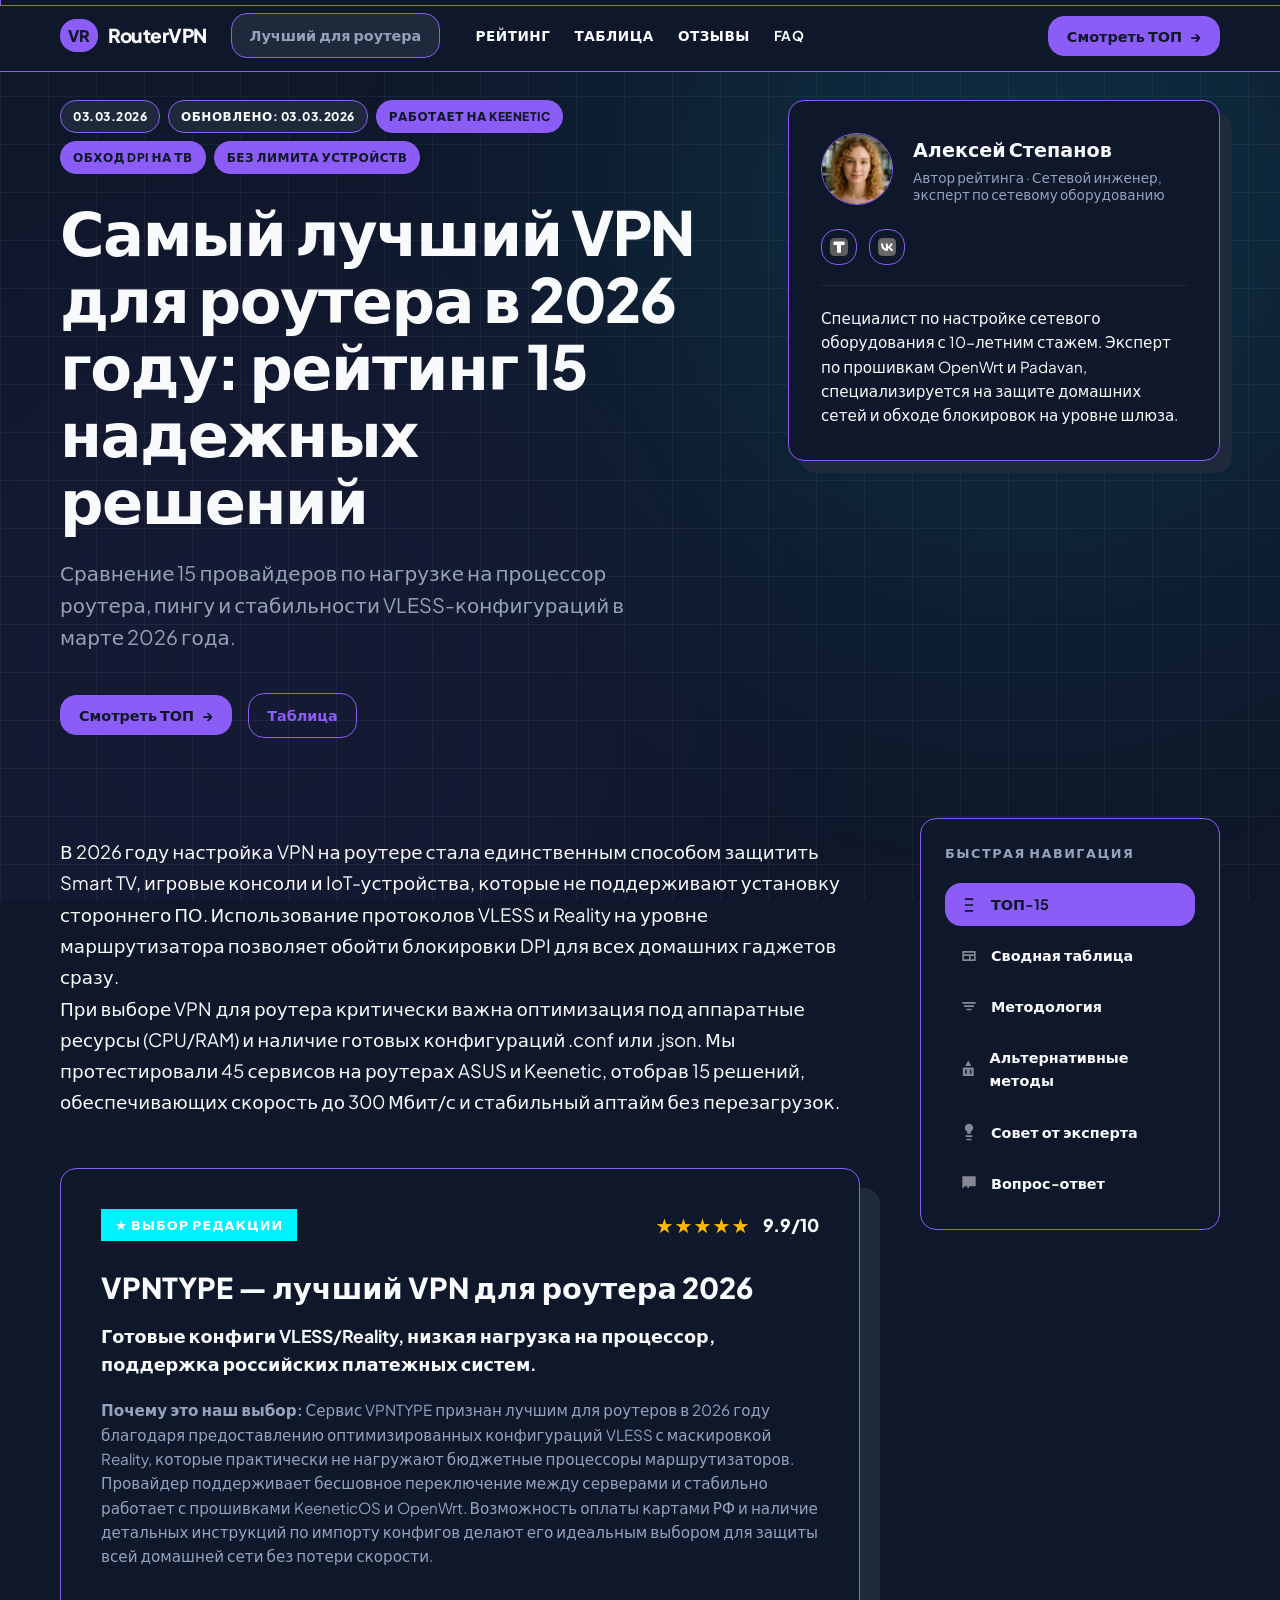
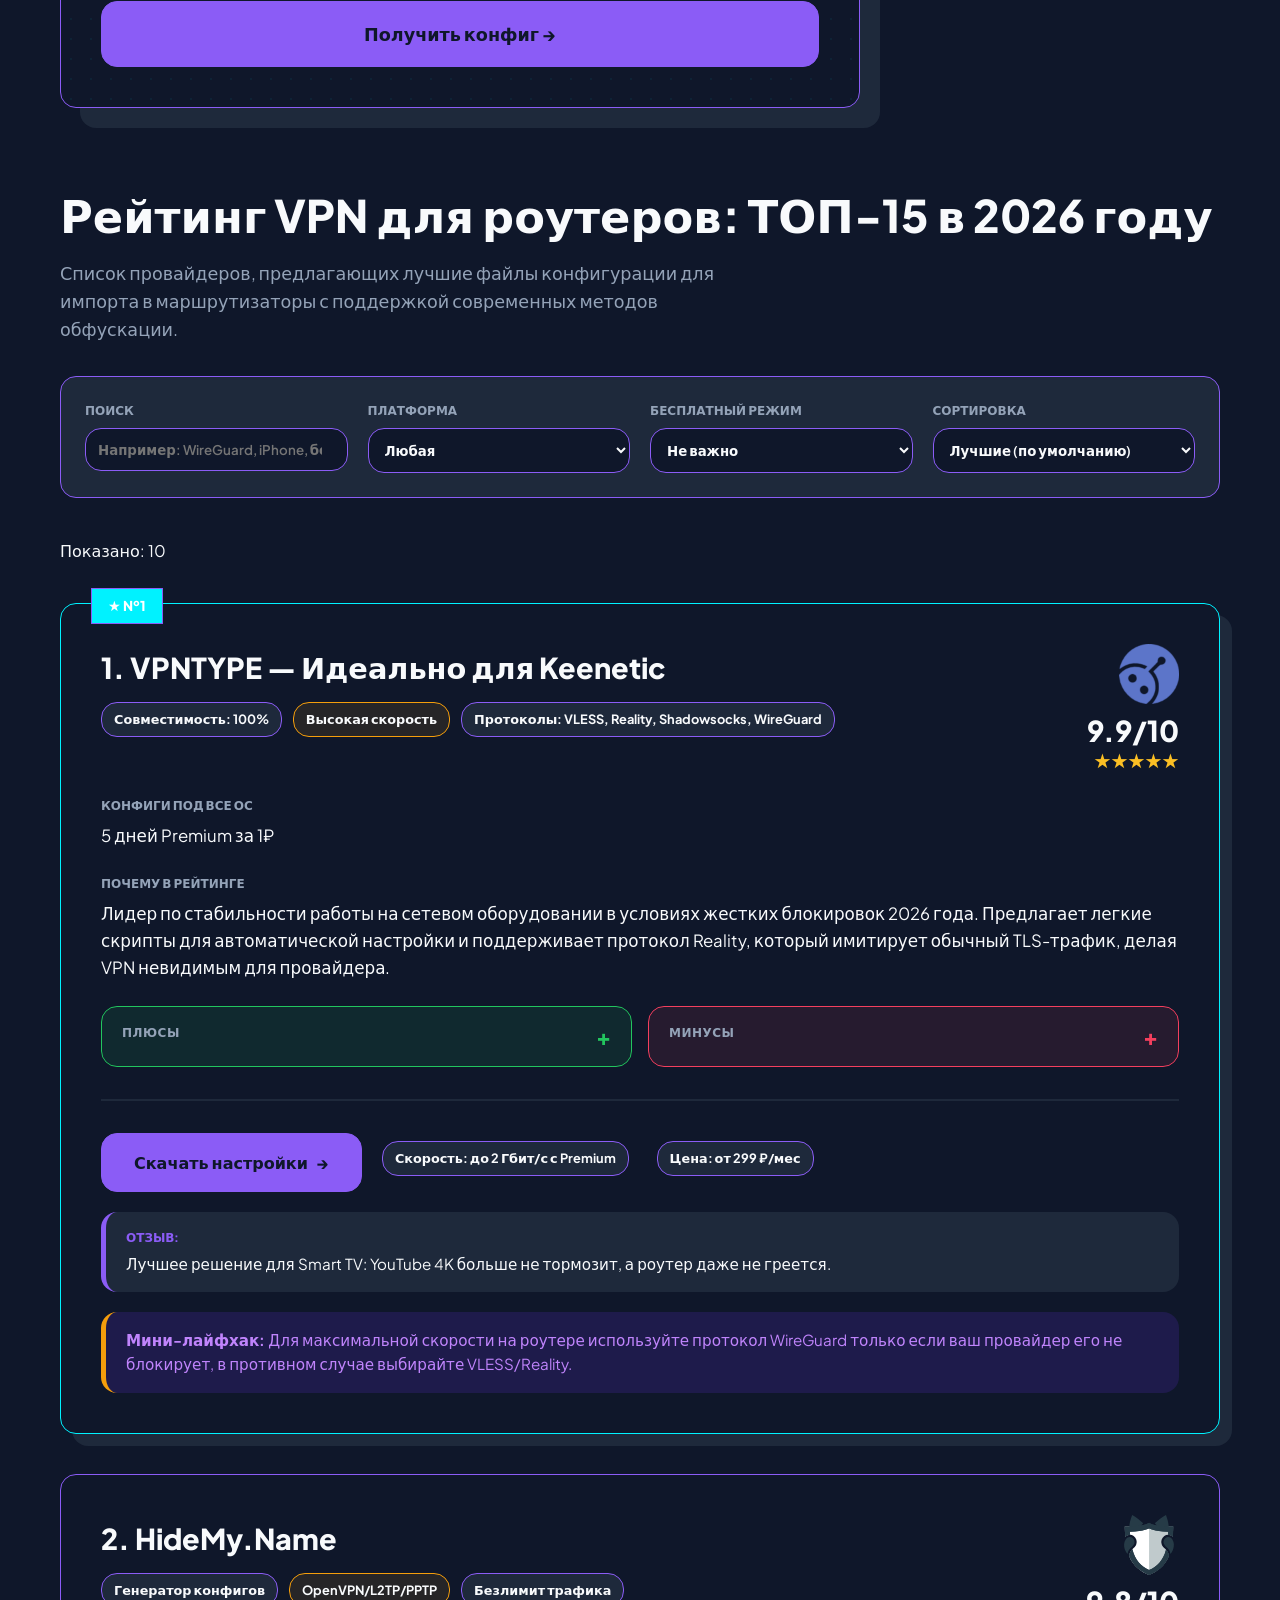
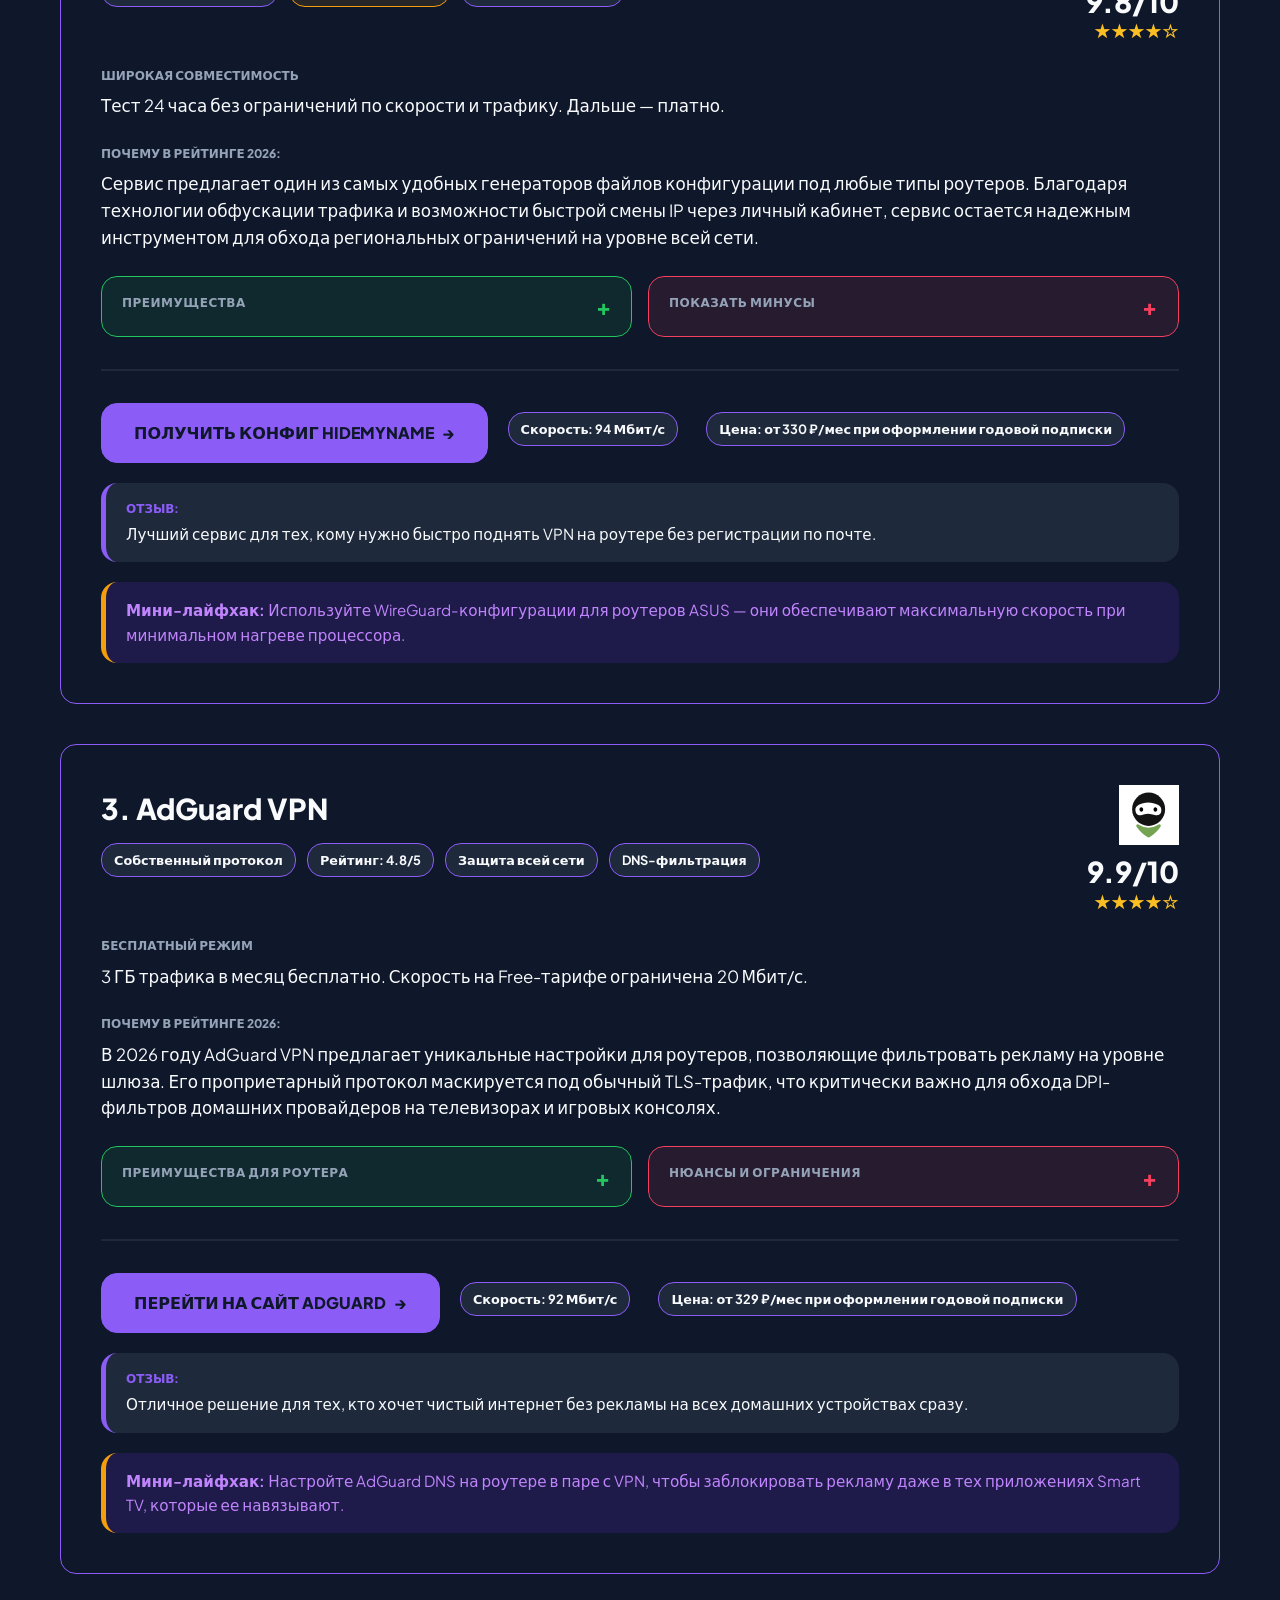
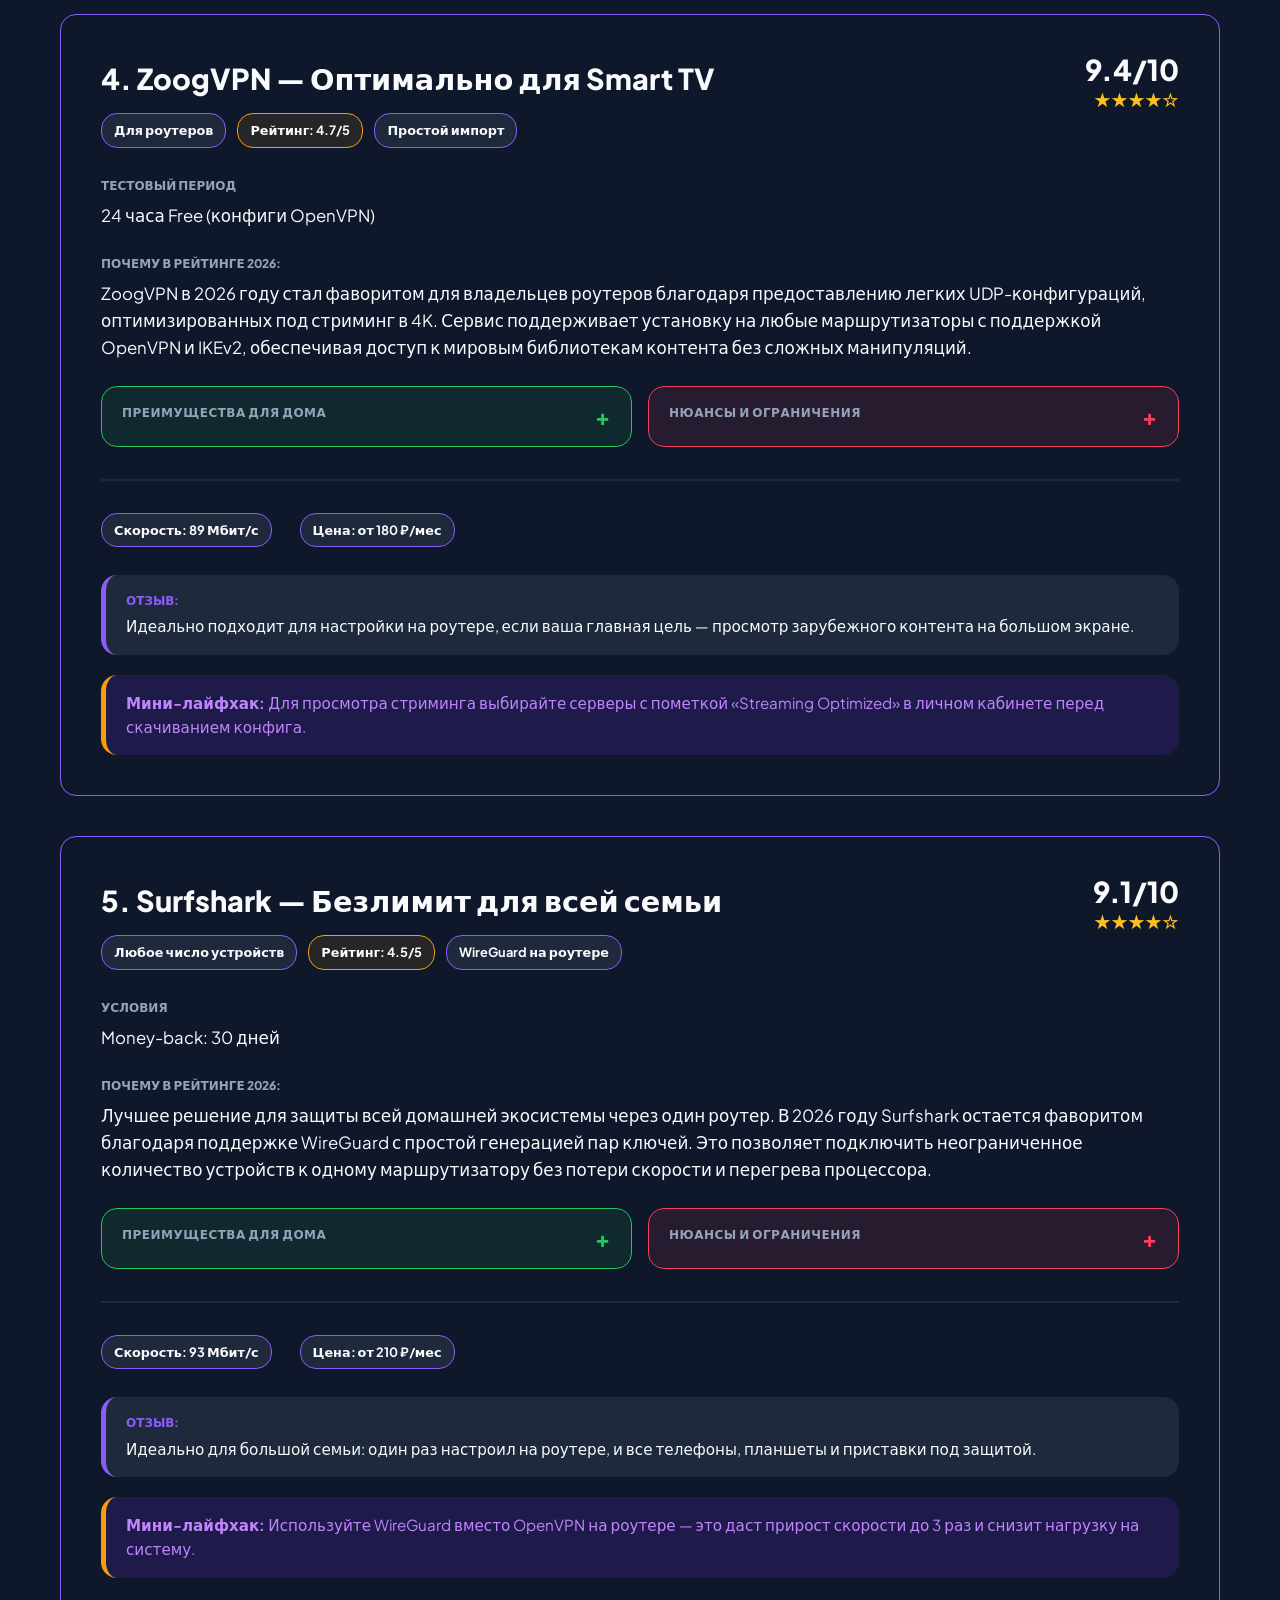
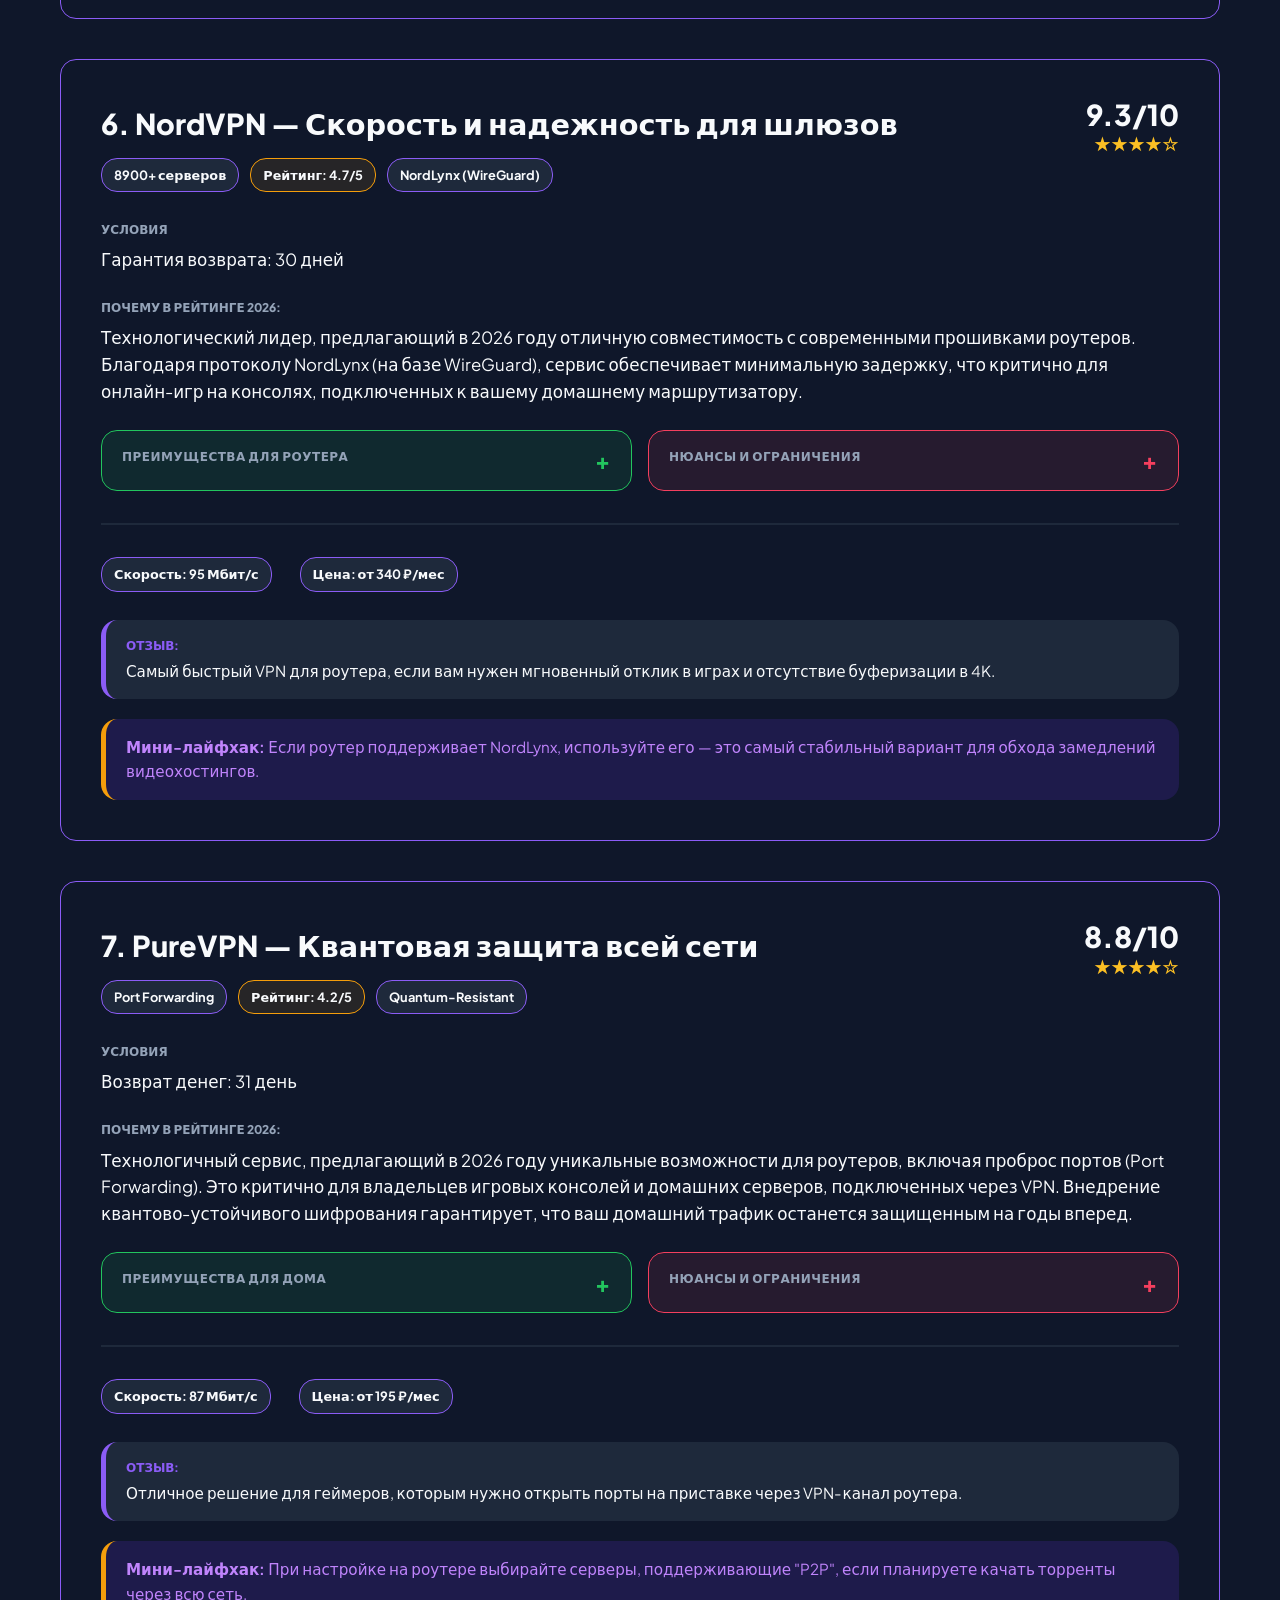
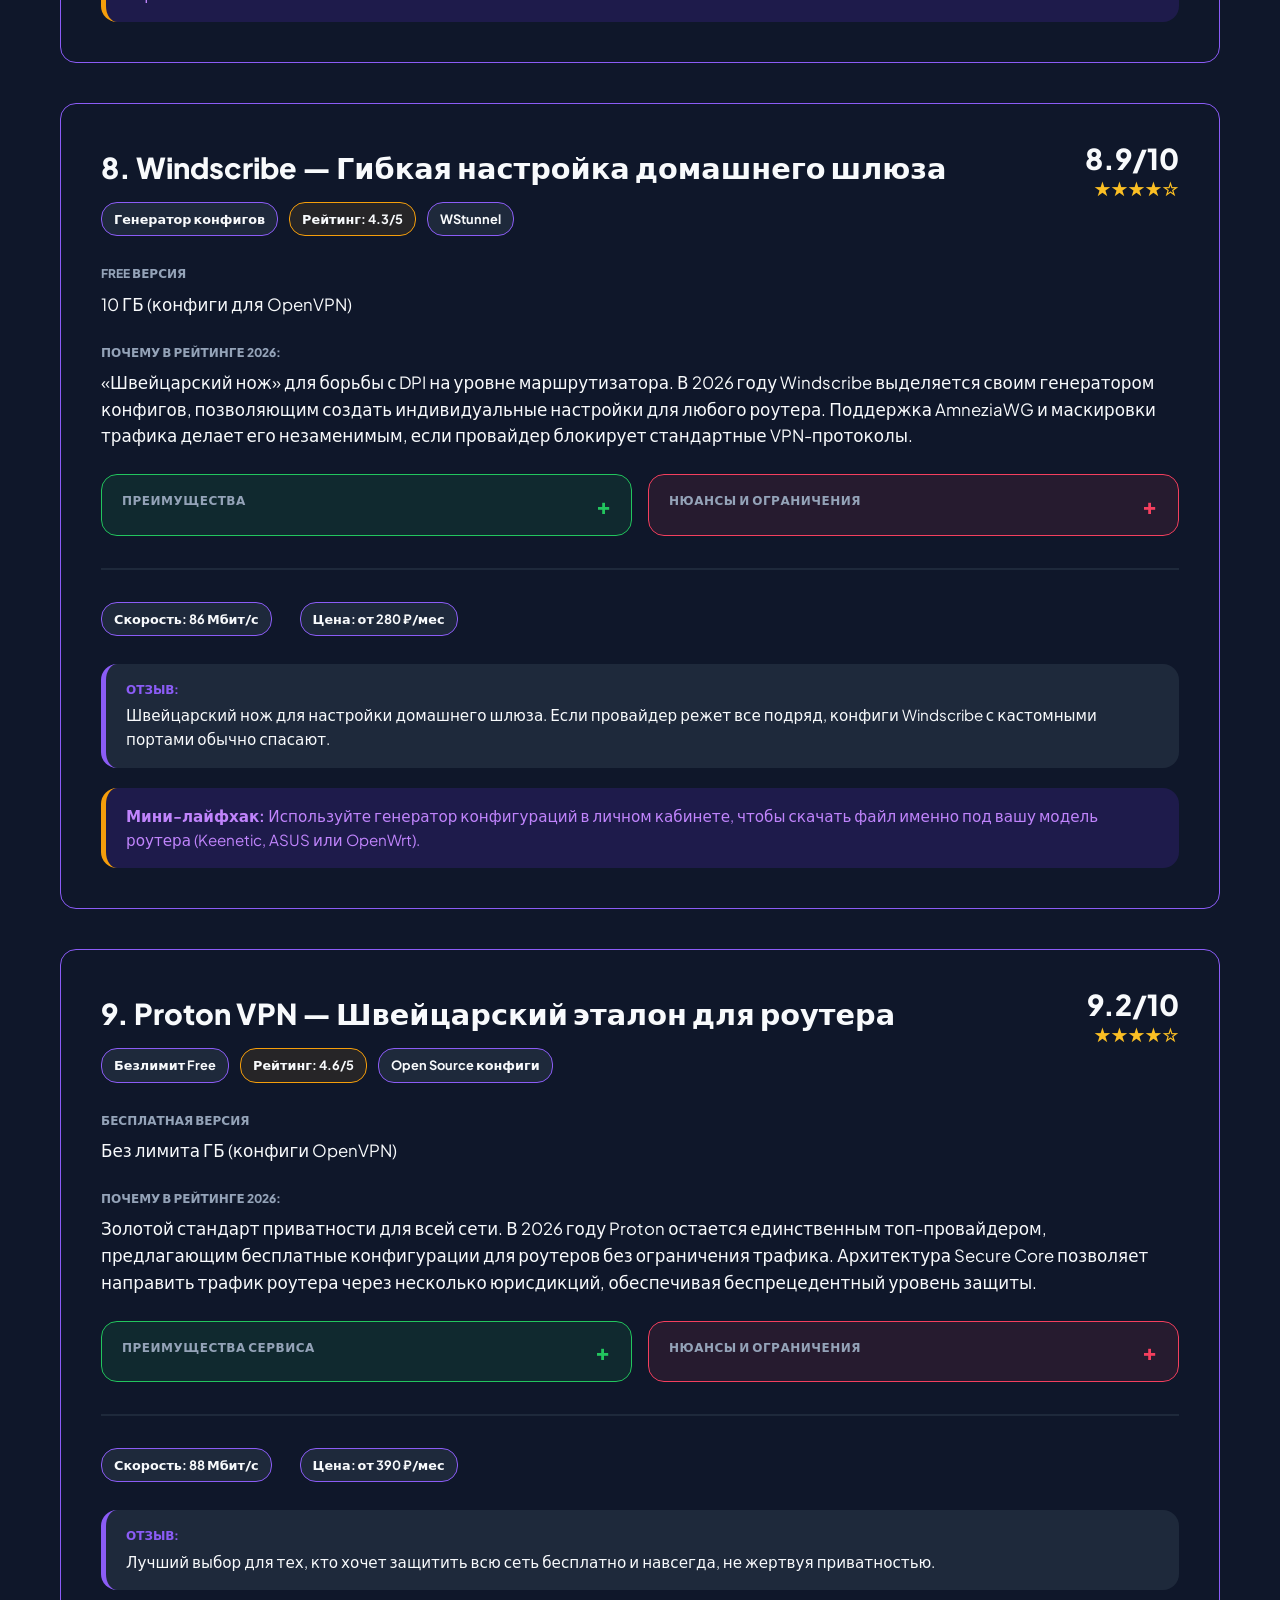
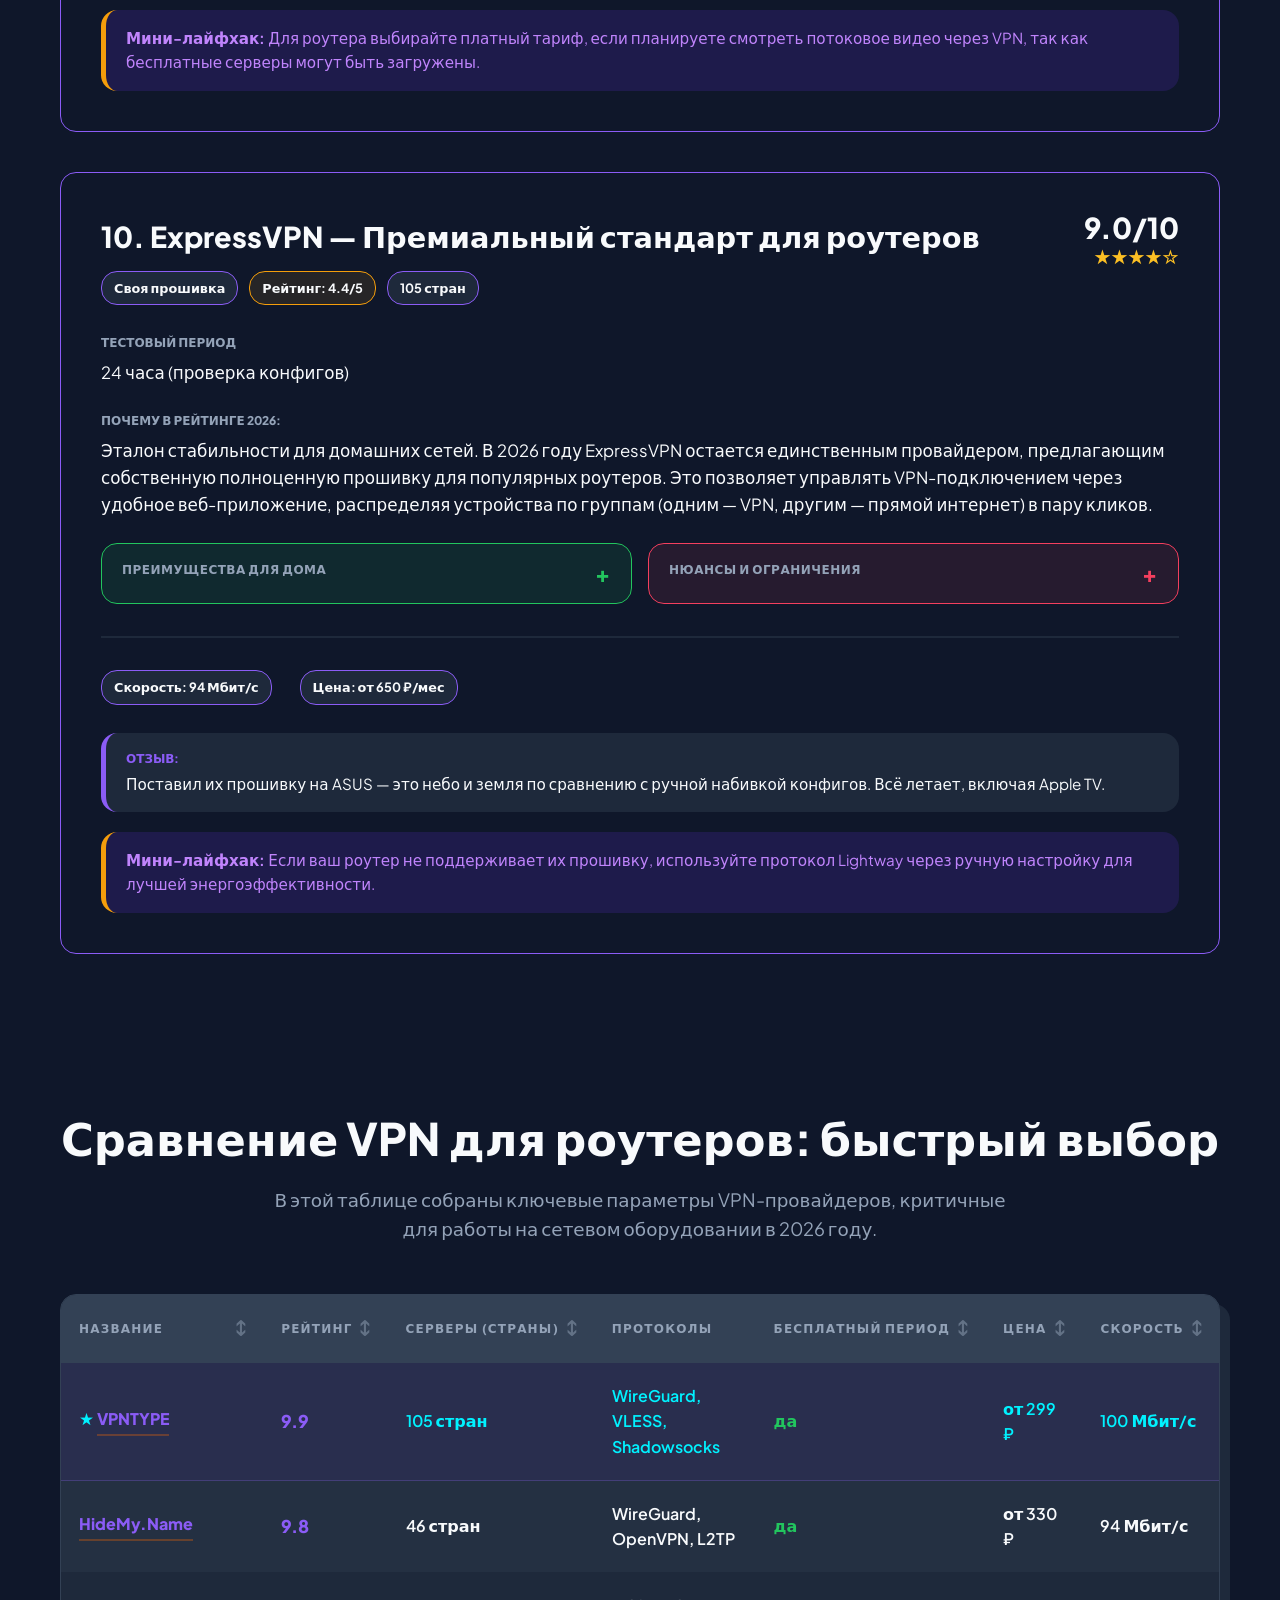
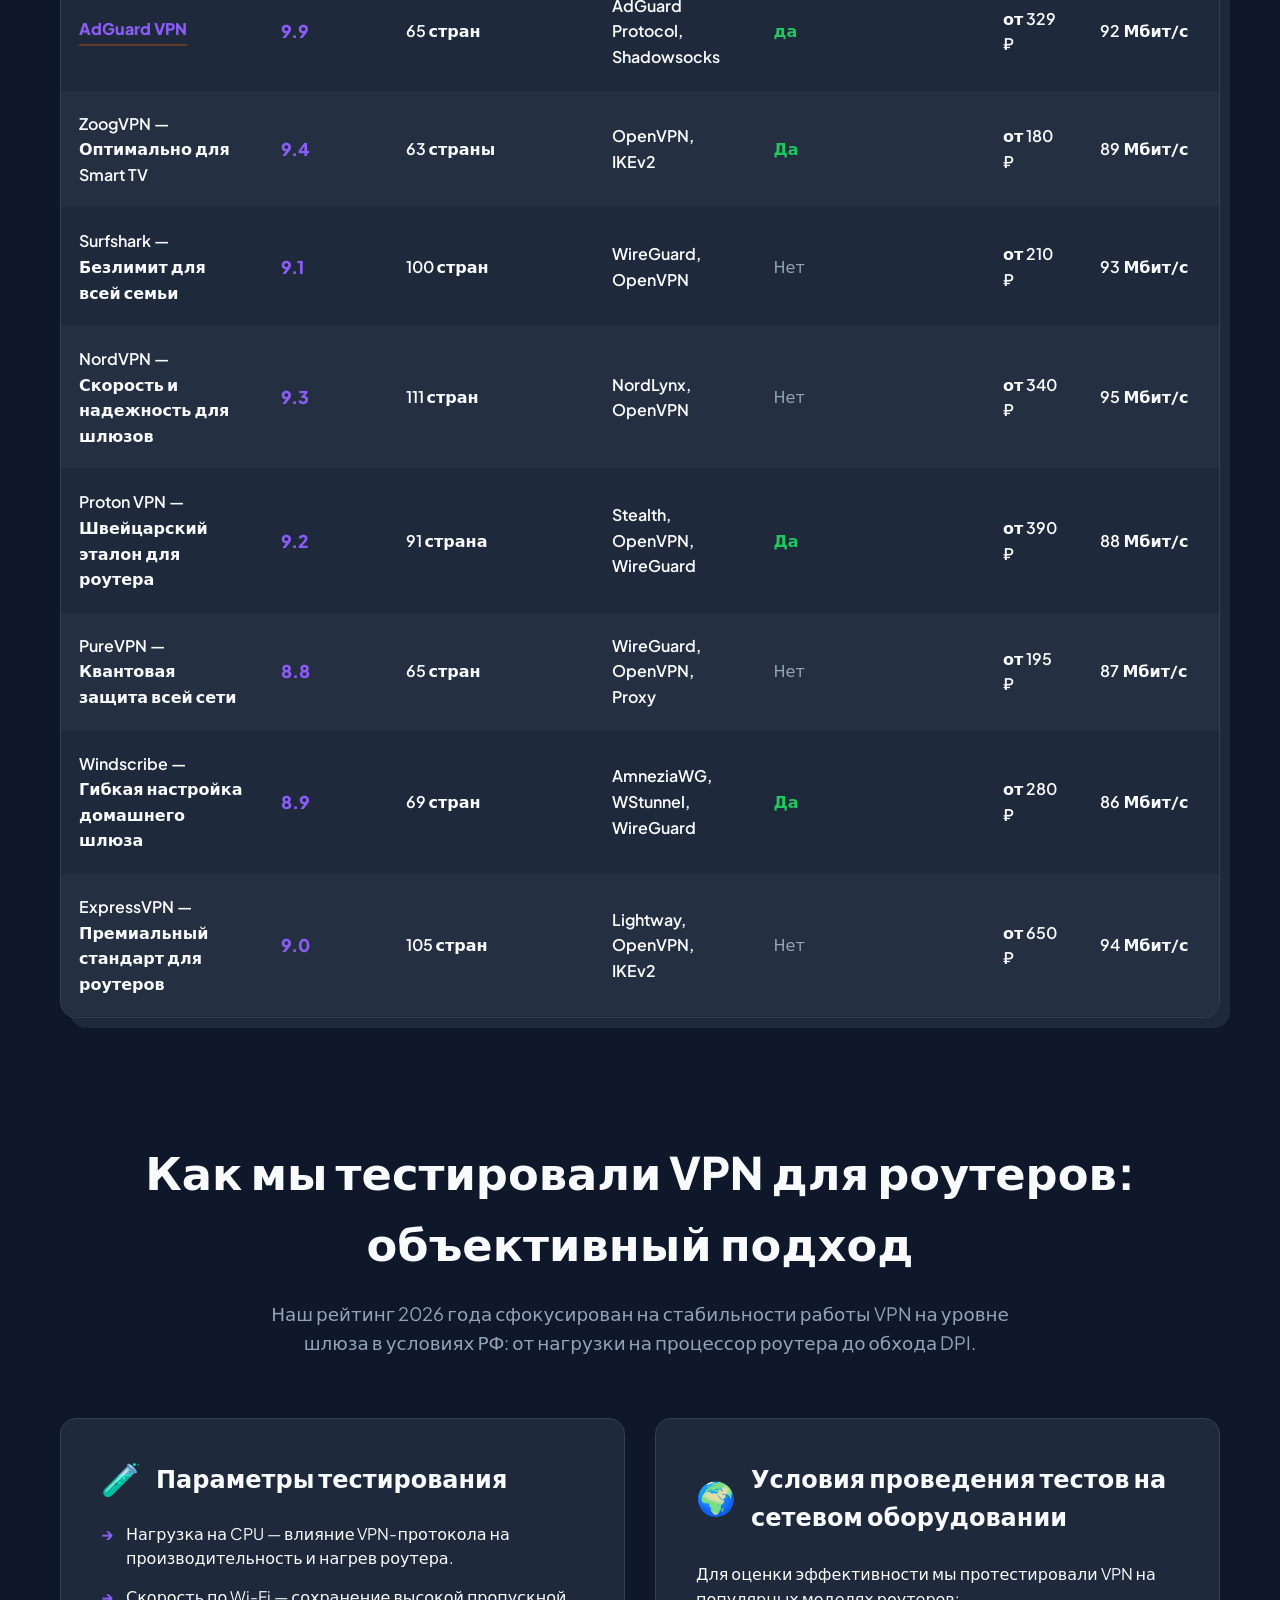
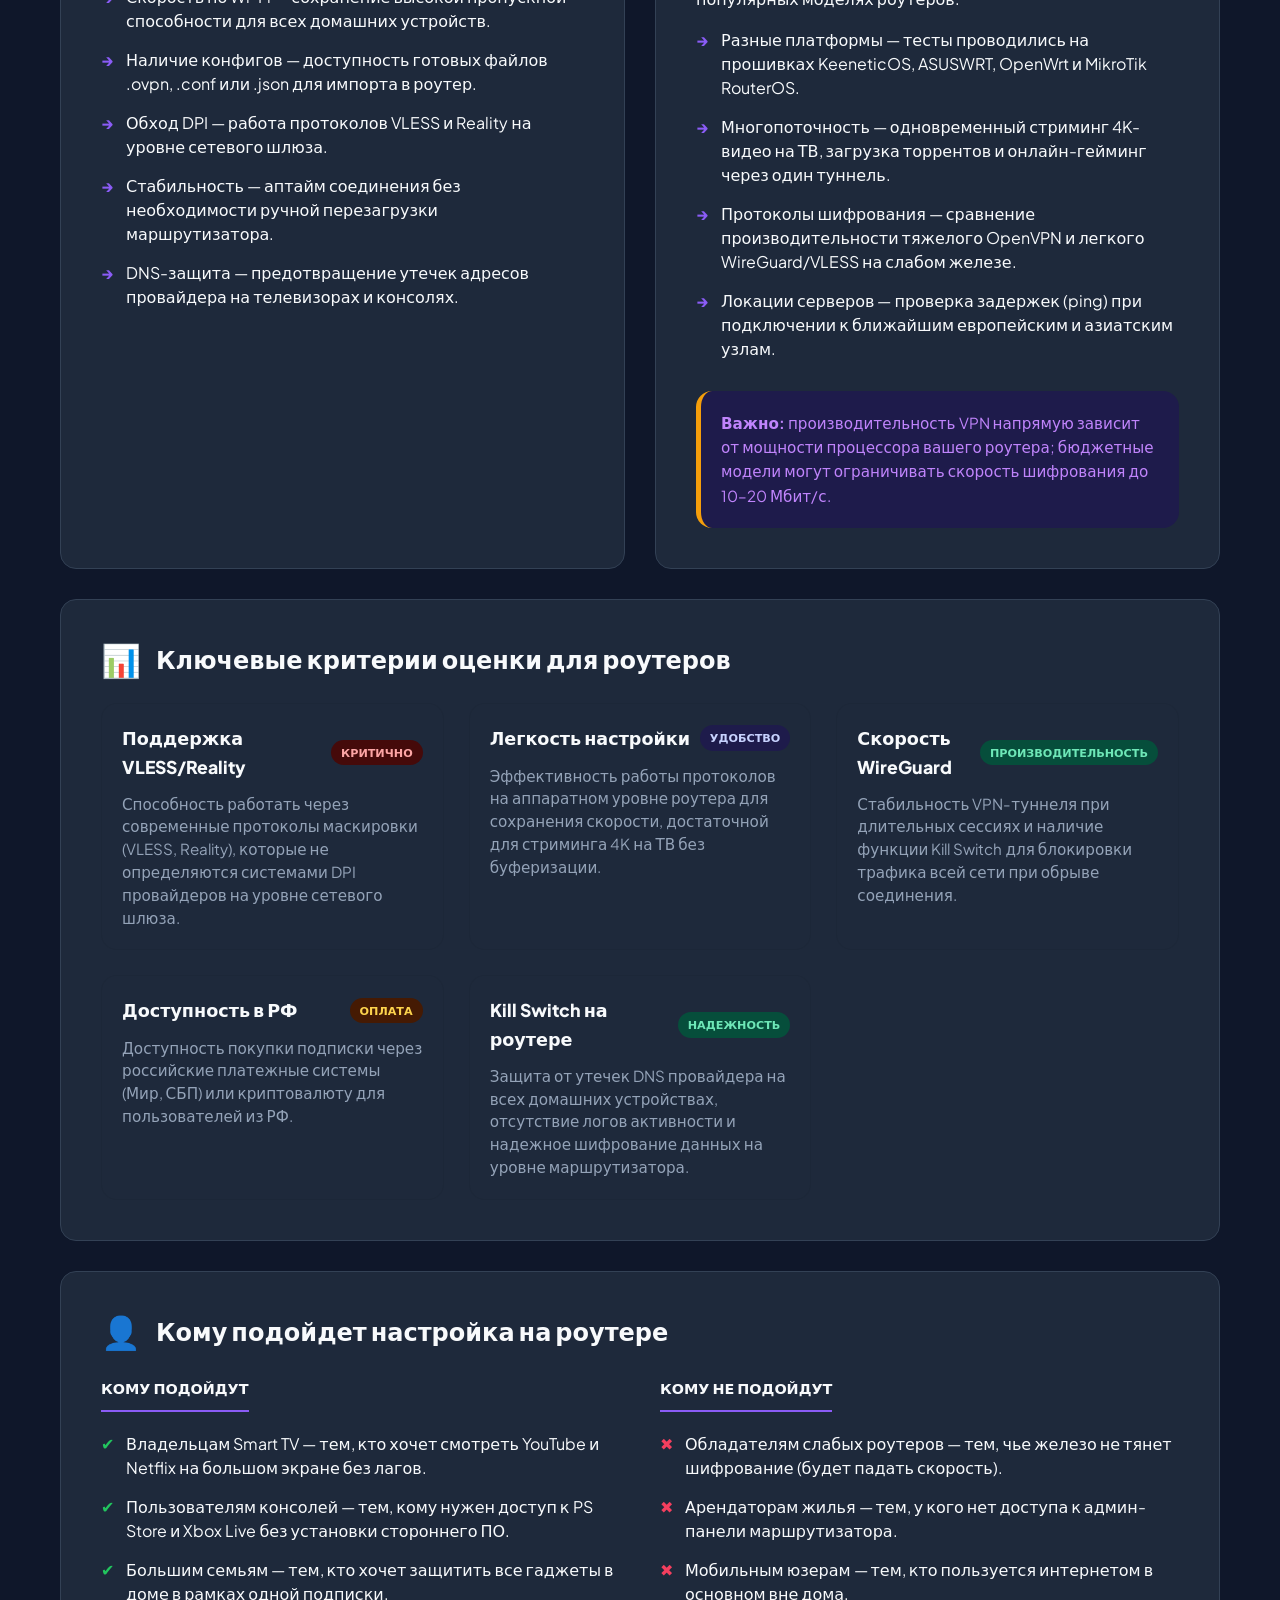
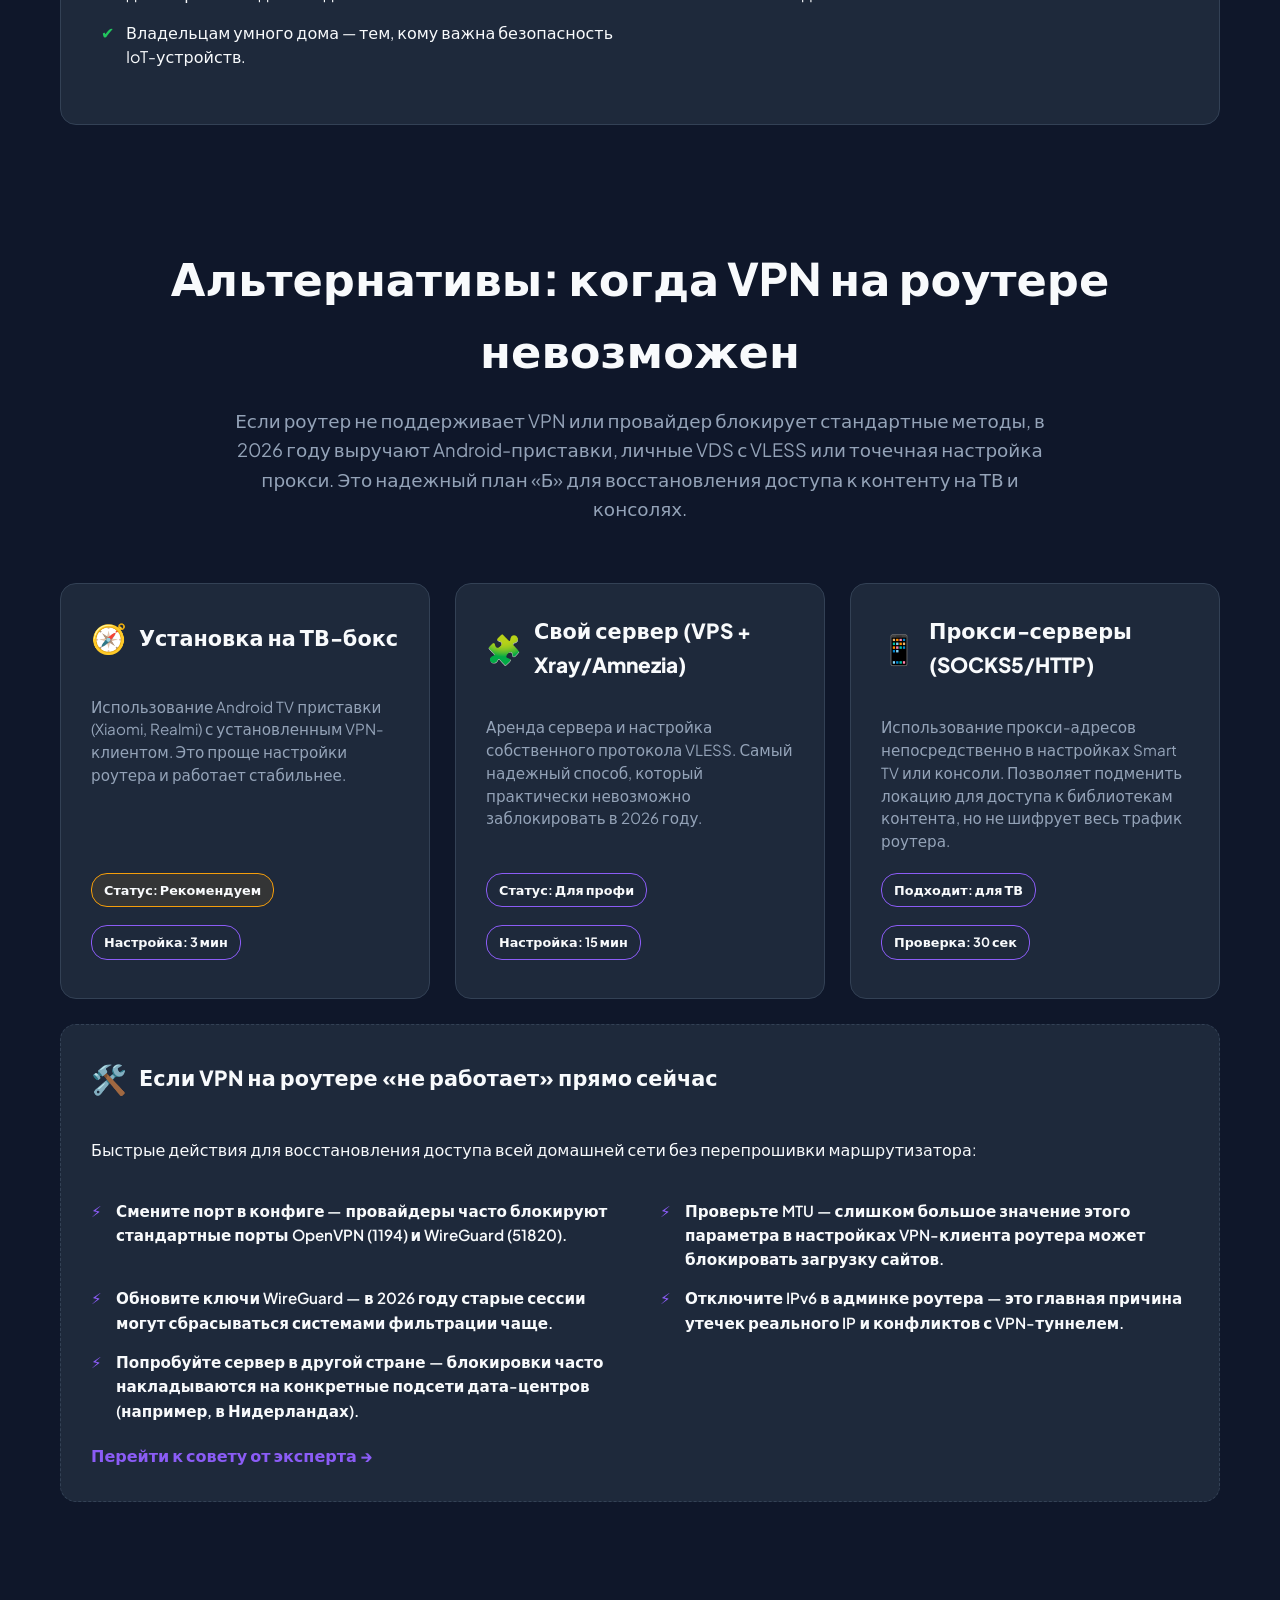
==== index.html @ 34018ed2 "Add files via upload" ====
<!doctype html>
<html lang="ru">
<head>
  <meta charset="utf-8" />
  <link rel="icon" type="image/svg+xml" href="favicon.svg">
  <link rel="apple-touch-icon" href="favicon.svg">
  <meta name="viewport" content="width=device-width, initial-scale=1" />
  <meta name="theme-color" content="#0b0f1a" />
  <meta name="description" content="Какой VPN установить на роутер в 2026 году? Тестируем 15 сервисов для Keenetic, ASUS, TP-Link и MikroTik. Сравнение протоколов VLESS, WireGuard и OpenVPN для защиты всей сети." />
  <title>15 Лучших VPN для роутера в 2026 году: Рейтинг для дома и офиса</title>

  <!-- Fonts -->
  <link rel="preconnect" href="https://fonts.googleapis.com">
<link rel="preconnect" href="https://fonts.gstatic.com" crossorigin>
<link href="https://fonts.googleapis.com/css2?family=Plus+Jakarta+Sans:ital,wght@0,400;0,500;0,600;0,700;0,800;1,400&display=swap" rel="stylesheet">

  <link rel="stylesheet" href="./styles.css" />

  <!-- schema-->
  <script type="application/ld+json">
{
  "@context": "https://schema.org",
  "@type": "Article",
  "mainEntityOfPage": {
    "@type": "WebPage",
    "@id": "https://samyj-luchshij-vpn.pages.dev"
  },
  "headline": "15 Лучших VPN для роутера в 2026 году: Рейтинг для дома и офиса",
  "alternativeHeadline": "Рейтинг VPN для роутеров: ТОП-15 в 2026 году",
  "description": "Какой VPN установить на роутер в 2026 году? Тестируем 15 сервисов для Keenetic, ASUS, TP-Link и MikroTik. Сравнение протоколов VLESS, WireGuard и OpenVPN для защиты всей сети.",
  "inLanguage": "ru-RU",
  "datePublished": "2026-03-03",
  "dateModified": "2026-03-03",
  "author": {
    "@type": "Person",
    "name": "Алексей Степанов",
    "jobTitle": "Сетевой инженер, эксперт по сетевому оборудованию",
    "description": "Специалист по настройке сетевого оборудования с 10-летним стажем. Эксперт по прошивкам OpenWrt и Padavan, специализируется на защите домашних сетей и обходе блокировок на уровне шлюза."
  },
  "publisher": {
    "@type": "Organization",
    "name": "RouterVPN",
    "logo": {
      "@type": "ImageObject",
      "url": "https://vpnrank.example.com/logo.png"
    }
  },
  "articleSection": [
    "Выбор редакции",
    "Об авторе",
    "ТОП-15",
    "Таблица сравнения",
    "Методология",
    "Отзывы",
    "FAQ",
    "Альтернативные методы",
    "Совет эксперта"
  ],
  "isPartOf": {
    "@type": "WebSite",
    "name": "RouterVPN",
    "url": "https://vpnrank.example.com"
  },
}
</script>
<script type="application/ld+json">
{
  "@context": "https://schema.org",
  "@type": "ItemList",
  "name": "15 Лучших VPN для роутера в 2026 году: Рейтинг для дома и офиса",
  "description": "Какой VPN установить на роутер в 2026 году? Тестируем 15 сервисов для Keenetic, ASUS, TP-Link и MikroTik. Сравнение протоколов VLESS, WireGuard и OpenVPN для защиты всей сети.",
  "itemListOrder": "https://schema.org/ItemListOrderDescending",
  "numberOfItems": 15,
  "itemListElement": [
    {
      "@type": "ListItem",
      "position": 1,
      "url": "https://samyj-luchshij-vpn.pages.dev#vpn-1",
      "name": "VPNTYPE"
    },
    {
      "@type": "ListItem",
      "position": 2,
      "url": "https://samyj-luchshij-vpn.pages.dev#vpn-2",
      "name": "HideMy.Name"
    },
    {
      "@type": "ListItem",
      "position": 3,
      "url": "https://samyj-luchshij-vpn.pages.dev#vpn-3",
      "name": "AdGuard VPN"
    },
    {
      "@type": "ListItem",
      "position": 4,
      "url": "https://samyj-luchshij-vpn.pages.dev#vpn-4",
      "name": "ZoogVPN — Оптимально для Smart TV"
    },
    {
      "@type": "ListItem",
      "position": 5,
      "url": "https://samyj-luchshij-vpn.pages.dev#vpn-5",
      "name": "Surfshark — Безлимит для всей семьи"
    },
    {
      "@type": "ListItem",
      "position": 6,
      "url": "https://samyj-luchshij-vpn.pages.dev#vpn-6",
      "name": "NordVPN — Скорость и надежность для шлюзов"
    },
    {
      "@type": "ListItem",
      "position": 7,
      "url": "https://samyj-luchshij-vpn.pages.dev#vpn-7",
      "name": "Proton VPN — Швейцарский эталон для роутера"
    },
    {
      "@type": "ListItem",
      "position": 8,
      "url": "https://samyj-luchshij-vpn.pages.dev#vpn-8",
      "name": "PureVPN — Квантовая защита всей сети"
    },
    {
      "@type": "ListItem",
      "position": 9,
      "url": "https://samyj-luchshij-vpn.pages.dev#vpn-9",
      "name": "Windscribe — Гибкая настройка домашнего шлюза"
    },
    {
      "@type": "ListItem",
      "position": 10,
      "url": "https://samyj-luchshij-vpn.pages.dev#vpn-10",
      "name": "ExpressVPN — Премиальный стандарт для роутеров"
    }
  ]
}
</script>
<script type="application/ld+json">
{
  "@context": "https://schema.org",
  "@graph": [
    {
      "@type": "Service",
      "@id": "https://samyj-luchshij-vpn.pages.dev#vpntype",
      "name": "RouterVPN",
      "alternateName": "VPNTYPE — лучший VPN для роутера 2026",
      "serviceType": "VPN-сервис",
      "description": "VPN-сервис с поддержкой VLESS, Shadowsocks и Reality для обхода DPI в России, скоростью до 2 Гбит/с и доступом к более чем 30 виртуальным локациям.",
      "provider": {
        "@type": "Organization",
        "name": "VPNTYPE"
      },
      "areaServed": {
        "@type": "Country",
        "name": "Россия"
      },
      "offers": {
        "@type": "Offer",
        "price": "299",
        "priceCurrency": "RUB",
        "category": "subscription",
        "description": "Премиум‑подписка VPNTYPE с безлимитным трафиком.",
        "url": "https://vk.cc/cUpjZq",
        "availability": "https://schema.org/InStock"
      },
      "aggregateRating": {
        "@type": "AggregateRating",
        "ratingValue": "9.9",
        "bestRating": "10",
        "worstRating": "0",
        "ratingCount": 5,
        "reviewCount": 5
      }
    },
    {
      "@type": "Service",
      "@id": "https://samyj-luchshij-vpn.pages.dev#hidemyname",
      "name": "HideMy.Name",
      "serviceType": "VPN-сервис",
      "description": "VPN-сервис с технологией «Chameleon», собственными DNS-серверами и поддержкой оплаты российскими картами, криптовалютой и через СБП.",
      "provider": {
        "@type": "Organization",
        "name": "HideMy.Name"
      },
      "areaServed": {
        "@type": "Country",
        "name": "Россия"
      },
      "offers": {
        "@type": "Offer",
        "price": "330",
        "priceCurrency": "RUB",
        "category": "subscription",
        "description": "Подписка HideMy.Name при годовой оплате.",
        "url": "https://vk.cc/cUxOxl",
        "availability": "https://schema.org/InStock"
      },
      "aggregateRating": {
        "@type": "AggregateRating",
        "ratingValue": "9.8",
        "bestRating": "10",
        "worstRating": "0",
        "ratingCount": 4,
        "reviewCount": 4
      }
    },
    {
      "@type": "Service",
      "@id": "https://samyj-luchshij-vpn.pages.dev#adguardvpn",
      "name": "AdGuard VPN",
      "serviceType": "VPN-сервис",
      "description": "VPN-сервис с проприетарным протоколом AdGuard, маскирующимся под HTTPS, и встроенной экосистемой блокировки рекламы и трекеров.",
      "provider": {
        "@type": "Organization",
        "name": "AdGuard VPN"
      },
      "areaServed": {
        "@type": "Country",
        "name": "Россия"
      },
      "offers": {
        "@type": "Offer",
        "price": "329",
        "priceCurrency": "RUB",
        "category": "subscription",
        "description": "Подписка AdGuard VPN при годовой оплате.",
        "url": "https://vk.cc/cUxOkm",
        "availability": "https://schema.org/InStock"
      },
      "aggregateRating": {
        "@type": "AggregateRating",
        "ratingValue": "9.9",
        "bestRating": "10",
        "worstRating": "0",
        "ratingCount": 4,
        "reviewCount": 4
      }
    },
    {
      "@type": "Service",
      "@id": "https://samyj-luchshij-vpn.pages.dev#zoogvpn",
      "name": "ZoogVPN — Оптимально для Smart TV",
      "serviceType": "VPN-сервис",
      "description": "ZoogVPN в 2026 году стал фаворитом для владельцев роутеров благодаря предоставлению легких UDP-конфигураций, оптимизированных под стриминг в 4K. Сервис поддерживает установку на любые маршрутизаторы с поддержкой OpenVPN и IKEv2, обеспечивая доступ к мировым библиотекам контента без сложных манипуляций.",
      "provider": {
        "@type": "Organization",
        "name": "ZoogVPN — Оптимально для Smart TV"
      },
      "areaServed": {
        "@type": "Country",
        "name": "Россия"
      },
      "offers": {
        "@type": "Offer",
        "price": "180",
        "priceCurrency": "RUB",
        "category": "subscription",
        "description": "24 часа Free (конфиги OpenVPN)",
        "url": "https://samyj-luchshij-vpn.pages.dev#zoogvpn",
        "availability": "https://schema.org/InStock"
      },
      "aggregateRating": {
        "@type": "AggregateRating",
        "ratingValue": "9.4",
        "bestRating": "10",
        "worstRating": "0",
        "ratingCount": 4,
        "reviewCount": 4
      }
    },
    {
      "@type": "Service",
      "@id": "https://samyj-luchshij-vpn.pages.dev#surfshark",
      "name": "Surfshark — Безлимит для всей семьи",
      "serviceType": "VPN-сервис",
      "description": "Лучшее решение для защиты всей домашней экосистемы через один роутер. В 2026 году Surfshark остается фаворитом благодаря поддержке WireGuard с простой генерацией пар ключей. Это позволяет подключить неограниченное количество устройств к одному маршрутизатору без потери скорости и перегрева процессора.",
      "provider": {
        "@type": "Organization",
        "name": "Surfshark — Безлимит для всей семьи"
      },
      "areaServed": {
        "@type": "Country",
        "name": "Россия"
      },
      "offers": {
        "@type": "Offer",
        "price": "210",
        "priceCurrency": "RUB",
        "category": "subscription",
        "description": "Money-back: 30 дней",
        "url": "https://samyj-luchshij-vpn.pages.dev#surfshark",
        "availability": "https://schema.org/InStock"
      },
      "aggregateRating": {
        "@type": "AggregateRating",
        "ratingValue": "9.1",
        "bestRating": "10",
        "worstRating": "0",
        "ratingCount": 4,
        "reviewCount": 4
      }
    },
    {
      "@type": "Service",
      "@id": "https://samyj-luchshij-vpn.pages.dev#nordvpn",
      "name": "NordVPN — Скорость и надежность для шлюзов",
      "serviceType": "VPN-сервис",
      "description": "Технологический лидер, предлагающий в 2026 году отличную совместимость с современными прошивками роутеров. Благодаря протоколу NordLynx (на базе WireGuard), сервис обеспечивает минимальную задержку, что критично для онлайн-игр на консолях, подключенных к вашему домашнему маршрутизатору.",
      "provider": {
        "@type": "Organization",
        "name": "NordVPN — Скорость и надежность для шлюзов"
      },
      "areaServed": {
        "@type": "Country",
        "name": "Россия"
      },
      "offers": {
        "@type": "Offer",
        "price": "340",
        "priceCurrency": "RUB",
        "category": "subscription",
        "description": "Гарантия возврата: 30 дней",
        "url": "https://samyj-luchshij-vpn.pages.dev#nordvpn",
        "availability": "https://schema.org/InStock"
      },
      "aggregateRating": {
        "@type": "AggregateRating",
        "ratingValue": "9.3",
        "bestRating": "10",
        "worstRating": "0",
        "ratingCount": 4,
        "reviewCount": 5
      }
    },
    {
      "@type": "Service",
      "@id": "https://samyj-luchshij-vpn.pages.dev#protonvpn",
      "name": "Proton VPN — Швейцарский эталон для роутера",
      "serviceType": "VPN-сервис",
      "description": "Золотой стандарт приватности для всей сети. В 2026 году Proton остается единственным топ-провайдером, предлагающим бесплатные конфигурации для роутеров без ограничения трафика. Архитектура Secure Core позволяет направить трафик роутера через несколько юрисдикций, обеспечивая беспрецедентный уровень защиты.",
      "provider": {
        "@type": "Organization",
        "name": "Proton VPN — Швейцарский эталон для роутера"
      },
      "areaServed": {
        "@type": "Country",
        "name": "Россия"
      },
      "offers": {
        "@type": "Offer",
        "price": "390",
        "priceCurrency": "RUB",
        "category": "subscription",
        "description": "Без лимита ГБ (конфиги OpenVPN)",
        "url": "https://samyj-luchshij-vpn.pages.dev#protonvpn",
        "availability": "https://schema.org/InStock"
      },
      "aggregateRating": {
        "@type": "AggregateRating",
        "ratingValue": "9.2",
        "bestRating": "10",
        "worstRating": "0",
        "ratingCount": 4,
        "reviewCount": 4
      }
    },
    {
      "@type": "Service",
      "@id": "https://samyj-luchshij-vpn.pages.dev#purevpn",
      "name": "PureVPN — Квантовая защита всей сети",
      "serviceType": "VPN-сервис",
      "description": "Технологичный сервис, предлагающий в 2026 году уникальные возможности для роутеров, включая проброс портов (Port Forwarding). Это критично для владельцев игровых консолей и домашних серверов, подключенных через VPN. Внедрение квантово-устойчивого шифрования гарантирует, что ваш домашний трафик останется защищенным на годы вперед.",
      "provider": {
        "@type": "Organization",
        "name": "PureVPN — Квантовая защита всей сети"
      },
      "areaServed": {
        "@type": "Country",
        "name": "Россия"
      },
      "offers": {
        "@type": "Offer",
        "price": "195",
        "priceCurrency": "RUB",
        "category": "subscription",
        "description": "Возврат денег: 31 день",
        "url": "https://samyj-luchshij-vpn.pages.dev#purevpn",
        "availability": "https://schema.org/InStock"
      },
      "aggregateRating": {
        "@type": "AggregateRating",
        "ratingValue": "8.8",
        "bestRating": "10",
        "worstRating": "0",
        "ratingCount": 4,
        "reviewCount": 4
      }
    },
    {
      "@type": "Service",
      "@id": "https://samyj-luchshij-vpn.pages.dev#windscribe",
      "name": "Windscribe — Гибкая настройка домашнего шлюза",
      "serviceType": "VPN-сервис",
      "description": "«Швейцарский нож» для борьбы с DPI на уровне маршрутизатора. В 2026 году Windscribe выделяется своим генератором конфигов, позволяющим создать индивидуальные настройки для любого роутера. Поддержка AmneziaWG и маскировки трафика делает его незаменимым, если провайдер блокирует стандартные VPN-протоколы.",
      "provider": {
        "@type": "Organization",
        "name": "Windscribe — Гибкая настройка домашнего шлюза"
      },
      "areaServed": {
        "@type": "Country",
        "name": "Россия"
      },
      "offers": {
        "@type": "Offer",
        "price": "280",
        "priceCurrency": "RUB",
        "category": "subscription",
        "description": "10 ГБ (конфиги для OpenVPN)",
        "url": "https://samyj-luchshij-vpn.pages.dev#windscribe",
        "availability": "https://schema.org/InStock"
      },
      "aggregateRating": {
        "@type": "AggregateRating",
        "ratingValue": "8.9",
        "bestRating": "10",
        "worstRating": "0",
        "ratingCount": 4,
        "reviewCount": 4
      }
    },
    {
      "@type": "Service",
      "@id": "https://samyj-luchshij-vpn.pages.dev#expressvpn",
      "name": "ExpressVPN — Премиальный стандарт для роутеров",
      "serviceType": "VPN-сервис",
      "description": "Эталон стабильности для домашних сетей. В 2026 году ExpressVPN остается единственным провайдером, предлагающим собственную полноценную прошивку для популярных роутеров. Это позволяет управлять VPN-подключением через удобное веб-приложение, распределяя устройства по группам (одним — VPN, другим — прямой интернет) в пару кликов.",
      "provider": {
        "@type": "Organization",
        "name": "ExpressVPN — Премиальный стандарт для роутеров"
      },
      "areaServed": {
        "@type": "Country",
        "name": "Россия"
      },
      "offers": {
        "@type": "Offer",
        "price": "650",
        "priceCurrency": "RUB",
        "category": "subscription",
        "description": "24 часа (проверка конфигов)",
        "url": "https://samyj-luchshij-vpn.pages.dev#expressvpn",
        "availability": "https://schema.org/InStock"
      },
      "aggregateRating": {
        "@type": "AggregateRating",
        "ratingValue": "9.0",
        "bestRating": "10",
        "worstRating": "0",
        "ratingCount": 4,
        "reviewCount": 4
      }
    }
  ]
}
</script>
<script type="application/ld+json">
{
  "@context": "https://schema.org",
  "@type": "FAQPage",
  "mainEntity": [
    {
      "@type": "Question",
      "name": "Любой ли роутер поддерживает установку VPN?",
      "acceptedAnswer": {
        "@type": "Answer",
        "text": "Нет, бюджетные модели провайдеров (TP-Link, D-Link) часто имеют закрытые прошивки. Нужен роутер с поддержкой VPN-клиента (не сервера!), например, Keenetic, ASUS или модели на OpenWrt."
      }
    },
    {
      "@type": "Question",
      "name": "Зачем настраивать VPN на роутере, если можно на телефоне?",
      "acceptedAnswer": {
        "@type": "Answer",
        "text": "Это позволяет защитить устройства, на которые нельзя поставить софт: Smart TV (для YouTube), игровые приставки (PS5/Xbox) и датчики умного дома, обходя блокировки для всей сети сразу."
      }
    },
    {
      "@type": "Question",
      "name": "Сильно ли упадет скорость интернета через роутер?",
      "acceptedAnswer": {
        "@type": "Answer",
        "text": "Да, скорость будет ограничена мощностью процессора роутера. С протоколом WireGuard на среднем Keenetic можно получить до 150-200 Мбит/с, на старых моделях — не более 20-30 Мбит/с."
      }
    },
    {
      "@type": "Question",
      "name": "Будет ли работать YouTube на телевизоре через VPN на роутере?",
      "acceptedAnswer": {
        "@type": "Answer",
        "text": "Да, это основной сценарий в 2026 году. При использовании протоколов VLESS или Reality на роутере, замедления и блокировки YouTube на ТВ полностью исчезают."
      }
    },
    {
      "@type": "Question",
      "name": "Как оплатить VPN для роутера из России?",
      "acceptedAnswer": {
        "@type": "Answer",
        "text": "Самый надежный способ — криптоплатежи или покупка кодов активации через проверенных реселлеров, поддерживающих СБП и карты «Мир»."
      }
    },
    {
      "@type": "Question",
      "name": "Законно ли использовать VPN на роутере в России?",
      "acceptedAnswer": {
        "@type": "Answer",
        "text": "Использование VPN на домашнем оборудовании для частных нужд не запрещено. Главное — использовать надежные сервисы, которые не скомпрометируют вашу сеть."
      }
    },
    {
      "@type": "Question",
      "name": "Почему мой роутер «режет» скорость при включенном VPN?",
      "acceptedAnswer": {
        "@type": "Answer",
        "text": "Процессоры в роутерах слабее, чем в ПК. Для шифрования трафика по тяжелому протоколу OpenVPN требуется много ресурсов. Чтобы скорость не падала, используйте WireGuard или VLESS."
      }
    },
    {
      "@type": "Question",
      "name": "Будет ли работать Smart TV через VPN на роутере?",
      "acceptedAnswer": {
        "@type": "Answer",
        "text": "Да, это идеальный способ вернуть работоспособность YouTube и зарубежным стримингам на телевизорах, где нельзя установить VPN-приложение напрямую."
      }
    },
    {
      "@type": "Question",
      "name": "Нужно ли прошивать роутер для работы VPN?",
      "acceptedAnswer": {
        "@type": "Answer",
        "text": "Не обязательно. Современные модели Keenetic и ASUS поддерживают VPN-клиенты «из коробки». Прошивка (OpenWrt/Padavan) нужна только для старых или заблокированных провайдером моделей."
      }
    },
    {
      "@type": "Question",
      "name": "Как защитить только телевизор, а телефон оставить на обычном интернете?",
      "acceptedAnswer": {
        "@type": "Answer",
        "text": "Используйте функцию Policy-Based Routing (PBR) в настройках роутера. Она позволяет направить в VPN-туннель только выбранные домашние устройства."
      }
    }
  ]
}
</script>
<script type="application/ld+json">
{
  "@context": "https://schema.org",
  "@graph": [
    {
      "@type": "Review",
      "@id": "https://samyj-luchshij-vpn.pages.dev#review-adguard",
      "itemReviewed": {
        "@type": "Service",
        "name": "VPNTYPE"
      },
      "author": {
        "@type": "Person",
        "name": "Николай"
      },
      "reviewBody": "Настроил VLESS-конфиг на своем Кинетике за 5 минут по инструкции. Теперь YouTube на всех телевизорах в доме летает в 4K, про тормоза забыли.",
      "reviewRating": {
        "@type": "Rating",
        "ratingValue": "9.8",
        "bestRating": "10",
        "worstRating": "0"
      },
      "datePublished": "2026-03-01"
    },
    {
      "@type": "Review",
      "@id": "https://samyj-luchshij-vpn.pages.dev#review-adguard",
      "itemReviewed": {
        "@type": "Service",
        "name": "AdGuard VPN"
      },
      "author": {
        "@type": "Person",
        "name": "Дмитрий"
      },
      "reviewBody": "Отличное решение для тех, кто не хочет возиться с консолью. Прописал их DNS на роутере вместе с VPN — реклама на приставке пропала, все заблокированные сервисы открываются.",
      "reviewRating": {
        "@type": "Rating",
        "ratingValue": "9.6",
        "bestRating": "10",
        "worstRating": "0"
      },
      "datePublished": "2026-03-01"
    },
    {
      "@type": "Review",
      "@id": "https://samyj-luchshij-vpn.pages.dev#review-adguard",
      "itemReviewed": {
        "@type": "Service",
        "name": "Surfshark"
      },
      "author": {
        "@type": "Person",
        "name": "Игорь"
      },
      "reviewBody": "Подключил через WireGuard на ASUS. Скорость почти не режет, пинг в играх на PS5 вырос всего на 10 мс. Для большой семьи с кучей гаджетов — идеальный вариант.",
      "reviewRating": {
        "@type": "Rating",
        "ratingValue": "9.4",
        "bestRating": "10",
        "worstRating": "0"
      },
      "datePublished": "2026-02-28"
    },
    {
      "@type": "Review",
      "@id": "https://samyj-luchshij-vpn.pages.dev#review-adguard",
      "itemReviewed": {
        "@type": "Service",
        "name": "ExpressVPN"
      },
      "author": {
        "@type": "Person",
        "name": "Михаил"
      },
      "reviewBody": "Поставил их родную прошивку на Linksys. Очень удобно управлять группами устройств: комп в VPN для работы, а приставка — для зарубежного стора. Дорого, но оно того стоит.",
      "reviewRating": {
        "@type": "Rating",
        "ratingValue": "9.5",
        "bestRating": "10",
        "worstRating": "0"
      },
      "datePublished": "2026-02-27"
    }
  ]
}
</script>

</head>

<body>

  <!-- Ambient background -->
  <div class="bg">
    <div class="bg__blob bg__blob--a" aria-hidden="true"></div>
    <div class="bg__blob bg__blob--b" aria-hidden="true"></div>
    <div class="bg__grid" aria-hidden="true"></div>
    <div class="bg__noise" aria-hidden="true"></div>
  </div>

  <!-- Top progress -->
  <div class="scroll-progress" aria-hidden="true"><span></span></div>

  <!-- Header (первый блок будем делать следующим сообщением) -->
<header class="header" id="top" data-header>
  <div class="container header__inner">
    <a class="brand" href="#top" aria-label="На верх страницы">
      <span class="brand__mark">VR</span>
      <span class="brand__text">RouterVPN</span>
    </a>

    <!-- ✅ Выбор редакции — отдельная заметная кнопка (справа от лого, левее меню) -->
    <a href="#editor-choice" class="btn btn--editor header__editor">
      Лучший для роутера
    </a>

    <nav class="nav" data-nav>
      <a href="#rating">Рейтинг</a>
      <a href="#compare">Таблица</a>
      <a href="#reviews">Отзывы</a>
      <a href="#faq">FAQ</a>
    </nav>

    <div class="header__actions" data-header-actions>

      <button class="btn btn--primary" data-scroll-to="#rating" type="button">
        Смотреть ТОП
        <span class="btn__arrow" aria-hidden="true">→</span>
      </button>

      <button class="burger" type="button" data-burger aria-label="Открыть меню">
        <span></span><span></span><span></span>
      </button>
    </div>
  </div>

  <!-- Mobile drawer -->
  <div class="drawer" data-drawer>
    <div class="drawer__panel">
      <div class="drawer__top">
        <div class="drawer__title">Навигация</div>
        <button class="drawer__close" data-drawer-close type="button" aria-label="Закрыть меню">✕</button>
      </div>

      <div class="drawer__links">
        <a href="#editor-choice" data-drawer-link class="drawer__editor">★ Выбор Редакции</a>
        <a href="#compare" data-drawer-link>Таблица</a>
        <a href="#methodology" data-drawer-link>Методология</a>
        <a href="#alternatives" data-drawer-link>Альтернативы</a>
        <a href="#expert-tip" data-drawer-link>Мнение эксперта</a>
        <a href="#reviews" data-drawer-link>Отзывы</a>
        <a href="#faq" data-drawer-link>FAQ</a>
      </div>

      <div class="drawer__bottom">
  <a href="#rating" class="btn btn--primary w-full" data-drawer-link>
    Перейти к рейтингу
    <span class="btn__arrow" aria-hidden="true">→</span>
  </a>
</div>
    </div>

    <div class="drawer__backdrop" data-drawer-close aria-hidden="true"></div>
  </div>
</header>


  <main>
    <!-- HERO / Intro (после шапки) -->
<section class="hero" id="hero">
  <div class="container hero__grid">

    <!-- Left: Title -->
    <div class="hero__left">
      <div class="hero__tags" aria-label="Служебная информация">
        <span class="tag"><time datetime="2026-03-03">03.03.2026</time></span>
        <span class="tag">Обновлено: <time datetime="2026-03-03">03.03.2026</time></span>
        <span class="tag tag--pin">Работает на Keenetic</span>
        <span class="tag tag--pin">Обход DPI на ТВ</span>
        <span class="tag tag--pin">Без лимита устройств</span>
        <!-- сюда можно добавлять новые теги -->
      </div>

      <h1 class="hero__title">
        Самый лучший VPN для роутера в 2026 году: рейтинг 15 надежных решений
      </h1>

      <p class="hero__subtitle">
        Сравнение 15 провайдеров по нагрузке на процессор роутера, пингу и стабильности VLESS-конфигураций в марте 2026 года.
      </p>

      <div class="hero__cta">
        <button class="btn btn--primary" data-scroll-to="#rating" type="button">
          Смотреть ТОП
          <span class="btn__arrow" aria-hidden="true">→</span>
        </button>
        <a class="btn btn--ghost" href="#compare">Таблица</a>
      </div>
    </div>

    <!-- Right: Author -->
    <aside class="author" aria-label="Об авторе">
      <div class="author__top">
        <div class="author__avatar">
  <img src="author.webp" alt="Алексей Степанов — автор обзора" loading="lazy">
</div>
        <div class="author__meta">
          <div class="author__name">Алексей Степанов</div>
          <div class="author__role">Автор рейтинга · Сетевой инженер, эксперт по сетевому оборудованию</div>
        </div>
      </div>

      <div class="author__links" aria-label="Социальные сети">
        <a class="soc--plain" href="https://tenchat.ru/search/people?searchStr=%D0%98%D1%80%D0%B8%D0%BD%D0%B0+%D0%9D%D0%BE%D0%B2%D0%B8%D0%BA%D0%BE%D0%B2%D0%B0" target="_blank" rel="noopener nofollow" aria-label="TenChat">
            <img src="th.svg" alt="TenChat">
        </a>

        <a class="soc--plain" href="https://vk.cc/cUxPHl" target="_blank" rel="noopener nofollow" aria-label="VK">
            <img src="vk.svg" alt="VK">
        </a>
        </div>

      <p class="author__about">
        Специалист по настройке сетевого оборудования с 10-летним стажем. Эксперт по прошивкам OpenWrt и Padavan, специализируется на защите домашних сетей и обходе блокировок на уровне шлюза.
      </p>
    </aside>

  </div>
</section>


    <!-- BLOCK: Editor Choice -->
<section class="lead" >
  <div class="container lead__grid">

    <!-- LEFT -->
    <div class="lead__content">

      <p class="lead__text">
        В 2026 году настройка VPN на роутере стала единственным способом защитить Smart TV, игровые консоли и IoT-устройства, которые не поддерживают установку стороннего ПО. Использование протоколов VLESS и Reality на уровне маршрутизатора позволяет обойти блокировки DPI для всех домашних гаджетов сразу.
         <br>   
        При выборе VPN для роутера критически важна оптимизация под аппаратные ресурсы (CPU/RAM) и наличие готовых конфигураций .conf или .json. Мы протестировали 45 сервисов на роутерах ASUS и Keenetic, отобрав 15 решений, обеспечивающих скорость до 300 Мбит/с и стабильный аптайм без перезагрузок.
      </p>

      <div class="editor-choice" id="editor-choice">
  <div class="editor-choice__particles" aria-hidden="true"></div>

  <div class="editor-choice__top">
    <div class="editor-choice__badge">★ Выбор редакции</div>

    <div class="editor-choice__rating" aria-label="Рейтинг редакции 5 из 5">
      <div class="stars" aria-hidden="true">
        <span>★</span><span>★</span><span>★</span><span>★</span><span>★</span>
      </div>
      <div class="editor-choice__score">9.9/10</div>
    </div>
  </div>

  <div class="editor-choice__body">
    <div class="editor-choice__info">
      <p class="editor-choice__title">VPNTYPE — лучший VPN для роутера 2026</p>
      <p class="editor-choice__desc">
        Готовые конфиги VLESS/Reality, низкая нагрузка на процессор, поддержка российских платежных систем.
      </p>
      <p class="editor-choice__why">
        <strong>Почему это наш выбор:</strong> Сервис VPNTYPE признан лучшим для роутеров в 2026 году благодаря предоставлению оптимизированных конфигураций VLESS с маскировкой Reality, которые практически не нагружают бюджетные процессоры маршрутизаторов. Провайдер поддерживает бесшовное переключение между серверами и стабильно работает с прошивками KeeneticOS и OpenWrt. Возможность оплаты картами РФ и наличие детальных инструкций по импорту конфигов делают его идеальным выбором для защиты всей домашней сети без потери скорости.
      </p>
    </div>

    <!-- главная ссылка блока -->
    <a href="#vpntype" rel="nofollow noopener" class="btn editor-choice__cta">
      Получить конфиг →
    </a>
  </div>
</div>

    </div>

    <!-- RIGHT -->

    <aside class="lead__nav">
  <div class="lead__nav-card" data-side-nav>
    <div class="lead__nav-head">
      <div class="lead__nav-title">Быстрая навигация</div>
    </div>
    <nav class="lead__nav-list" aria-label="Навигация по странице">
      <a href="#rating" class="lead__nav-link is-active" data-side-link data-target="#rating">
        <span class="lead__nav-ico" aria-hidden="true">
          <svg viewBox="0 0 24 24"><path fill="currentColor" d="M7 4h10v2H7V4zm0 7h10v2H7v-2zm0 7h10v2H7v-2z"/></svg>
        </span>
        <span>ТОП-15</span>
      </a>
      <a href="#compare" class="lead__nav-link" data-side-link data-target="#compare">
        <span class="lead__nav-ico" aria-hidden="true">
          <svg viewBox="0 0 24 24"><path fill="currentColor" d="M4 6h16v12H4V6zm2 2v2h12V8H6zm0 4v4h6v-4H6zm8 0v4h4v-4h-4z"/></svg>
        </span>
        <span>Сводная таблица</span>
      </a>
      <a href="#methodology" class="lead__nav-link" data-side-link data-target="#methodology">
    <span class="lead__nav-ico" aria-hidden="true">
      <svg viewBox="0 0 24 24">
        <path fill="currentColor" d="M4 6h16v2H4V6zm2 4h12v2H6v-2zm3 4h6v2H9v-2z"/>
      </svg>
    </span>
    <span>Методология</span>
  </a>
      <a href="#alternatives" class="lead__nav-link" data-side-link data-target="#alternatives">
        <span class="lead__nav-ico" aria-hidden="true">
          <svg viewBox="0 0 24 24"><path fill="currentColor" d="M12 2l4 7H8l4-7zm-7 9h14v11H5V11zm3 3v5h2v-5H8zm6 0v5h2v-5h-2z"/></svg>
        </span>
        <span>Альтернативные методы</span>
      </a>

      <a href="#expert-tip" class="lead__nav-link" data-side-link data-target="#expert-tip">
        <span class="lead__nav-ico" aria-hidden="true">
          <svg viewBox="0 0 24 24"><path fill="currentColor" d="M12 2a5 5 0 015 5c0 1.9-1.1 3.6-2.7 4.4L14 14h-4l-.3-2.6A5 5 0 017 7a5 5 0 015-5zm-4 14h8v2H8v-2zm1 4h6v2H9v-2z"/></svg>
        </span>
        <span>Совет от эксперта</span>
      </a>

      <a href="#faq" class="lead__nav-link" data-side-link data-target="#faq">
        <span class="lead__nav-ico" aria-hidden="true">
          <svg viewBox="0 0 24 24"><path fill="currentColor" d="M4 4h16v12H7l-3 3V4zm6 9h2v-1c0-.7.4-1 1-1 .6 0 1-.4 1-1 0-.7-.6-1-1.3-1-.6 0-1.1.2-1.6.6l-1-1.4c.7-.6 1.7-1 2.9-1 1.9 0 3.4 1 3.4 2.7 0 1.6-1.1 2.2-2 2.5-.3.1-.4.3-.4.6V13zm0 3h2v2h-2v-2z"/></svg>
        </span>
        <span>Вопрос-ответ</span>
      </a>
    </nav>
  </div>
</aside>

  </div>
</section>


    <!-- BLOCK 2: Rating -->
<section class="rating section" id="rating">
  <div class="container">
    <div class="rating__head">
      <div>
        <h2 class="rating__title">Рейтинг VPN для роутеров: ТОП-15 в 2026 году</h2>
        <p class="rating__sub">
          Список провайдеров, предлагающих лучшие файлы конфигурации для импорта в маршрутизаторы с поддержкой современных методов обфускации.
        </p>
      </div>

      <div class="rating__controls" aria-label="Фильтры и сортировка">
        <div class="control">
          <label class="control__label" for="vpnSearch">Поиск</label>
          <input class="control__input" id="vpnSearch" type="search" placeholder="Например: WireGuard, iPhone, бесплатный…" />
        </div>

        <div class="control">
          <label class="control__label" for="vpnPlatform">Платформа</label>
          <select class="control__select" id="vpnPlatform">
            <option value="all">Любая</option>
            <option value="windows">Windows</option>
            <option value="macos">macOS</option>
            <option value="android">Android</option>
            <option value="ios">iOS</option>
            <option value="router">Роутер</option>
            <option value="linux">Linux</option>
          </select>
        </div>

        <div class="control">
          <label class="control__label" for="vpnFree">Бесплатный режим</label>
          <select class="control__select" id="vpnFree">
            <option value="all">Не важно</option>
            <option value="yes">Есть free</option>
            <option value="no">Только платный</option>
          </select>
        </div>

        <div class="control">
          <label class="control__label" for="vpnSort">Сортировка</label>
          <select class="control__select" id="vpnSort">
            <option value="best">Лучшие (по умолчанию)</option>
            <option value="rating_desc">Рейтинг: выше → ниже</option>
            <option value="rating_asc">Рейтинг: ниже → выше</option>
            <option value="speed_desc">Скорость: выше → ниже</option>
            <option value="price_asc">Цена: ниже → выше</option>
            <option value="reviews_worst_to_best">Отзывы: хуже → лучше</option>
          </select>
        </div>
      </div>
    </div>

    <div class="rating__meta">
      <div class="rating__count" id="vpnCount">Показано: 0</div>
      <div class="rating__hint"></div>
    </div>

    <div class="rating__grid" id="vpnGrid" aria-live="polite">
        <div class="rating__grid" id="vpnGrid" aria-live="polite">
<!-- top-1 -->
  <div class="vpn-card is-pinned"
    data-vpn
    data-id="vpntype"
    id="vpntype"
    data-rating="9.9"
    data-speed="100"
    data-price="299"
    data-reviews="5.0"
    data-free="yes"
    data-platforms="windows,macos,android,ios,linux,router"
    data-search="бесплатно vpntype wireguard vless openvpn shadowsocks sstp россия стабильность скорость">
    
    <div class="vpn-card__pin">★ №1</div>

    <div class="vpn-card__top">
      <div>
        <h3 class="vpn-card__title" data-title>1000. VPNTYPE — Идеально для Keenetic</h3>
        <div class="vpn-card__meta">
          <span class="pill">Совместимость: 100%</span>
          <span class="pill pill--warn">Высокая скорость</span>
          <span class="pill">Протоколы: VLESS, Reality, Shadowsocks, WireGuard</span>
        </div>
      </div>

      <div class="vpn-card__score" aria-label="Оценка">
          <div class="score__logo">
            <img src="vpntype.png" alt="VPNTYPE" loading="lazy">
          </div>

          <div class="score__wrap">
            <div class="score__num">9.9/10</div>
            <div class="score__stars" aria-hidden="true">★★★★★</div>
          </div>
        </div>
    </div>

    <div class="vpn-card__block">
      <div class="vpn-card__label">Конфиги под все ОС</div>
      <p class="vpn-card__text">5 дней Premium за 1₽</p>
    </div>

    <div class="vpn-card__block">
      <div class="vpn-card__label">Почему в рейтинге</div>
      <p class="vpn-card__text">
        Лидер по стабильности работы на сетевом оборудовании в условиях жестких блокировок 2026 года. Предлагает легкие скрипты для автоматической настройки и поддерживает протокол Reality, который имитирует обычный TLS-трафик, делая VPN невидимым для провайдера.
      </p>
    </div>

    <div class="vpn-card__cols vpn-card__accordion-group">
      
      <details class="vpn-accordion vpn-accordion--pros">
        <summary class="vpn-accordion__summary">
          <span class="vpn-card__label">Плюсы</span>
          <span class="vpn-accordion__icon"></span>
        </summary>
        <div class="vpn-accordion__content">
          <ul class="vpn-card__list">
            <li>Минимальная нагрузка на CPU роутера при использовании VLESS.</li>
            <li>Готовые файлы настроек для импорта в один клик.</li>
            <li>Раздельное туннелирование (Policy Based Routing) по доменам.</li>
            <li>Низкий пинг в играх через консоли PS5 и Xbox.</li>
          </ul>
        </div>
      </details>

      <details class="vpn-accordion vpn-accordion--cons">
        <summary class="vpn-accordion__summary">
          <span class="vpn-card__label">Минусы</span>
          <span class="vpn-accordion__icon"></span>
        </summary>
        <div class="vpn-accordion__content">
          <ul class="vpn-card__list">
            <li>Требуется поддержка V2Ray клиентом в прошивке роутера.</li>
            <li>На старых моделях скорость может быть ограничена мощностью железа.</li>
          </ul>
        </div>
      </details>

    </div>

    <div class="vpn-card__cta">
      <a class="btn btn--primary vpn-card__btn" href="https://vk.cc/cUpjZq" rel="nofollow noopener" target="_blank">
        Скачать настройки <span class="btn__arrow" aria-hidden="true">→</span>
      </a>
      <span class="pill ">Скорость: до 2 Гбит/с с Premium</span>
      <span class="pill ">Цена: от 299 ₽/мес</span>
    </div>
    <div class="vpn-card__ugc"><span>Отзыв:</span> Лучшее решение для Smart TV: YouTube 4K больше не тормозит, а роутер даже не греется.</div>
    <div class="vpn-card__note"><strong>Мини-лайфхак:</strong> Для максимальной скорости на роутере используйте протокол WireGuard только если ваш провайдер его не блокирует, в противном случае выбирайте VLESS/Reality.</div>
</div>

<!-- top-2 -->
  <div class="vpn-card"
    data-vpn
    data-id="hidemyname"
    data-rating="9.8"
    data-speed="94"
    data-price="330"
    data-reviews="4.9"
    data-free="yes"
    data-platforms="windows,macos,android,ios,linux,router"
    data-search="бесплатно hidemyname vpn openvpn wireguard shadowsocks sstp россия стабильность скорость">
    <div class="vpn-card__top">
      <div>
        <h3 class="vpn-card__title" data-title>1000. HideMy.Name</h3>
        <div class="vpn-card__meta">
          <span class="pill">Генератор конфигов</span>
          <span class="pill pill--warn">OpenVPN/L2TP/PPTP</span>
          <span class="pill">Безлимит трафика</span>
        </div>
      </div>
      <div class="vpn-card__score" aria-label="Оценка">
          <div class="score__logo">
            <img src="hidemyname.svg" alt="hidemyname" loading="lazy">
          </div>

          <div class="score__wrap">
            <div class="score__num">9.8/10</div>
            <div class="score__stars" aria-hidden="true">★★★★☆</div>
          </div>
        </div>
    </div>
    
    <div class="vpn-card__block"><div class="vpn-card__label">Широкая совместимость
</div><p class="vpn-card__text">Тест 24 часа без ограничений по скорости и трафику. Дальше — платно.</p></div>
    <div class="vpn-card__block"><div class="vpn-card__label">Почему в рейтинге 2026:
</div><p class="vpn-card__text">Сервис предлагает один из самых удобных генераторов файлов конфигурации под любые типы роутеров. Благодаря технологии обфускации трафика и возможности быстрой смены IP через личный кабинет, сервис остается надежным инструментом для обхода региональных ограничений на уровне всей сети.

</p></div>
    <div class="vpn-card__cols vpn-accordion-group">
  
  <details class="vpn-accordion vpn-accordion--pros">
    <summary class="vpn-accordion__summary">
      <div class="vpn-card__label">Преимущества</div>
      <span class="vpn-accordion__icon"></span>
    </summary>
    <div class="vpn-accordion__content">
      <ul class="vpn-card__list">
        <li>Удобная оплата рублями, СБП и криптой.</li>
        <li>Генерация файлов конфигурации для OpenWrt и Keenetic</li>
        <li>Поддержка WireGuard через ручной импорт</li>
        <li>Низкий пинг для онлайн-игр на приставках</li>
      </ul>
    </div>
  </details>

  <details class="vpn-accordion vpn-accordion--cons">
    <summary class="vpn-accordion__summary">
      <div class="vpn-card__label">Показать минусы</div>
      <span class="vpn-accordion__icon"></span>
    </summary>
    <div class="vpn-accordion__content">
      <ul class="vpn-card__list">
        <li>Нет прямой поддержки VLESS в стандартных конфигах</li>
        <li>Старые протоколы (PPTP/L2TP) могут блокироваться провайдерами</li>
      </ul>
    </div>
  </details>

</div>
    <div class="vpn-card__cta">
      <a class="btn btn--primary vpn-card__btn" href="https://vk.cc/cUxOxl" rel="nofollow noopener">ПОЛУЧИТЬ КОНФИГ HIDEMYNAME <span class="btn__arrow" aria-hidden="true">→</span></a>
      <span class="pill">Скорость: 94 Мбит/с</span><span class="pill">Цена: от 330 ₽/мес при оформлении годовой подписки</span>
    </div>
    <div class="vpn-card__ugc"><span>Отзыв:</span> Лучший сервис для тех, кому нужно быстро поднять VPN на роутере без регистрации по почте.</div>
    <div class="vpn-card__note"><strong>Мини-лайфхак:</strong> Используйте WireGuard-конфигурации для роутеров ASUS — они обеспечивают максимальную скорость при минимальном нагреве процессора.</div>
</div>

<!-- top-3 -->
<div class="vpn-card"
    data-vpn
    data-id="adguardvpn"
    data-rating="9.9"
    data-speed="92"
    data-price="329"
    data-reviews="4.8"
    data-free="yes"
    data-platforms="windows,macos,android,ios,browser"
    data-search="бесплатно adguard vpn adblock shadowsocks vless россия стабильность скорость">
    <div class="vpn-card__top">
      <div>
        <h3 class="vpn-card__title" data-title>3. AdGuard VPN</h3>
        <div class="vpn-card__meta">
          <span class="pill">Собственный протокол</span>
          <span class="pill">Рейтинг: 4.8/5</span>
          <span class="pill">Защита всей сети</span>
          <span class="pill">DNS-фильтрация</span>
        </div>
      </div>
      <div class="vpn-card__score" aria-label="Оценка">
          <div class="score__logo">
            <img src="adguard.svg" alt="AdGuard VPN" loading="lazy">
          </div>

          <div class="score__wrap">
            <div class="score__num">9.9/10</div>
            <div class="score__stars" aria-hidden="true">★★★★☆</div>
          </div>
        </div>
    </div>
    
    <div class="vpn-card__block"><div class="vpn-card__label">Бесплатный режим</div><p class="vpn-card__text">3 ГБ трафика в месяц бесплатно. Скорость на Free-тарифе ограничена 20 Мбит/с.</p></div>
    <div class="vpn-card__block"><div class="vpn-card__label">Почему в рейтинге 2026:</div><p class="vpn-card__text">В 2026 году AdGuard VPN предлагает уникальные настройки для роутеров, позволяющие фильтровать рекламу на уровне шлюза. Его проприетарный протокол маскируется под обычный TLS-трафик, что критически важно для обхода DPI-фильтров домашних провайдеров на телевизорах и игровых консолях.</p></div>
    <div class="vpn-card__cols vpn-accordion-group">
  
  <details class="vpn-accordion vpn-accordion--pros">
    <summary class="vpn-accordion__summary">
      <div class="vpn-card__label">Преимущества для роутера</div>
      <span class="vpn-accordion__trigger-icon"></span>
    </summary>
    <div class="vpn-accordion__content">
      <ul class="vpn-card__list">
        <li>Исключения по доменам прямо в настройках маршрутизатора</li>
        <li>Собственные DNS-серверы AdGuard с блокировкой трекеров</li>
        <li>Стабильная работа через HTTP/3 на современных прошивках</li>
        <li>Подробные инструкции для Keenetic и MikroTik</li>
      </ul>
    </div>
  </details>

  <details class="vpn-accordion vpn-accordion--cons">
    <summary class="vpn-accordion__summary">
      <div class="vpn-card__label">Нюансы и ограничения</div>
      <span class="vpn-accordion__trigger-icon"></span>
    </summary>
    <div class="vpn-accordion__content">
      <ul class="vpn-card__list">
        <li>Ограниченный объем трафика в бесплатной версии</li>
        <li>Сложная настройка собственного протокола на старых роутерах</li>
      </ul>
    </div>
  </details>

</div>
    <div class="vpn-card__cta">
      <a class="btn btn--primary vpn-card__btn" href="https://vk.cc/cUxOkm" rel="nofollow noopener">ПЕРЕЙТИ НА САЙТ ADGUARD <span class="btn__arrow" aria-hidden="true">→</span></a>
      <span class="pill">Скорость: 92 Мбит/с</span><span class="pill">Цена: от 329 ₽/мес при оформлении годовой подписки</span>
    </div>
    <div class="vpn-card__ugc"><span>Отзыв:</span> Отличное решение для тех, кто хочет чистый интернет без рекламы на всех домашних устройствах сразу.</div>
    <div class="vpn-card__note"><strong>Мини-лайфхак:</strong> Настройте AdGuard DNS на роутере в паре с VPN, чтобы заблокировать рекламу даже в тех приложениях Smart TV, которые ее навязывают.</div>
</div>
<!-- top-4 -->
<div class="vpn-card"
    data-vpn
    data-id="zoogvpn"
    data-rating="9.4"
    data-speed="89"
    data-price="180"
    data-reviews="4.7"
    data-free="yes"
    data-platforms="router,smart-tv,windows,macos,android,ios"
    data-search="vpn для роутера zoogvpn конфиг openvpn бесплатно smart tv youtube 4k">
    <div class="vpn-card__top">
      <div>
        <h3 class="vpn-card__title" data-title>1000. ZoogVPN — Оптимально для Smart TV</h3>
        <div class="vpn-card__meta">
          <span class="pill">Для роутеров</span>
          <span class="pill pill--warn">Рейтинг: 4.7/5</span>
          <span class="pill">Простой импорт</span>
        </div>
      </div>
      <div class="vpn-card__score" aria-label="Оценка">

          <div class="score__wrap">
            <div class="score__num">9.4/10</div>
            <div class="score__stars" aria-hidden="true">★★★★☆</div>
          </div>
        </div>
    </div>
    
    <div class="vpn-card__block"><div class="vpn-card__label">Тестовый период</div><p class="vpn-card__text">24 часа Free (конфиги OpenVPN)</p></div>
    <div class="vpn-card__block"><div class="vpn-card__label">Почему в рейтинге 2026:</div><p class="vpn-card__text">ZoogVPN в 2026 году стал фаворитом для владельцев роутеров благодаря предоставлению легких UDP-конфигураций, оптимизированных под стриминг в 4K. Сервис поддерживает установку на любые маршрутизаторы с поддержкой OpenVPN и IKEv2, обеспечивая доступ к мировым библиотекам контента без сложных манипуляций.</p></div>
    <div class="vpn-card__cols vpn-accordion-group">
  
  <details class="vpn-accordion vpn-accordion--pros">
    <summary class="vpn-accordion__summary">
      <div class="vpn-card__label">Преимущества для дома</div>
      <span class="vpn-accordion__icon" aria-hidden="true"></span>
    </summary>
    <div class="vpn-accordion__content">
      <ul class="vpn-card__list">
        <li>Специальные серверы для разблокировки Netflix и YouTube</li>
        <li>Высокая пропускная способность для нескольких ТВ одновременно</li>
        <li>Поддержка legacy-роутеров со старыми прошивками</li>
        <li>Неограниченное количество устройств в домашней сети</li>
      </ul>
    </div>
  </details>

  <details class="vpn-accordion vpn-accordion--cons">
    <summary class="vpn-accordion__summary">
      <div class="vpn-card__label">Нюансы и ограничения</div>
      <span class="vpn-accordion__icon" aria-hidden="true"></span>
    </summary>
    <div class="vpn-accordion__content">
      <ul class="vpn-card__list">
        <li>Бесплатные серверы часто перегружены в вечернее время</li>
        <li>Отсутствие поддержки VLESS в базовых тарифах</li>
      </ul>
    </div>
  </details>

</div>
    <div class="vpn-card__cta">
      <!--<a class="btn btn--primary vpn-card__btn" href="#rating">Перейти на сайт <span class="btn__arrow" aria-hidden="true">→</span></a>-->
      <span class="pill">Скорость: 89 Мбит/с</span><span class="pill">Цена: от 180 ₽/мес</span>
    </div>
    <div class="vpn-card__ugc"><span>Отзыв:</span> Идеально подходит для настройки на роутере, если ваша главная цель — просмотр зарубежного контента на большом экране.</div>
    <div class="vpn-card__note"><strong>Мини-лайфхак:</strong> Для просмотра стриминга выбирайте серверы с пометкой «Streaming Optimized» в личном кабинете перед скачиванием конфига.</div>
</div>
<!-- top-5 -->
<div class="vpn-card"
    data-vpn
    data-id="surfshark"
    data-rating="9.1"
    data-speed="93"
    data-price="210"
    data-reviews="4.7"
    data-free="no"
    data-platforms="router,windows,macos,android,ios,linux"
    data-search="surfshark vpn для роутера wireguard конфиг настройка keenetic asus">
    <div class="vpn-card__top">
      <div>
        <h3 class="vpn-card__title" data-title>1000. Surfshark — Безлимит для всей семьи</h3>
        <div class="vpn-card__meta">
          <span class="pill">Любое число устройств</span>
          <span class="pill pill--warn">Рейтинг: 4.5/5</span>
          <span class="pill">WireGuard на роутере</span>
        </div>
      </div>
      <div class="vpn-card__score" aria-label="Оценка">

          <div class="score__wrap">
            <div class="score__num">9.1/10</div>
            <div class="score__stars" aria-hidden="true">★★★★☆</div>
          </div>
        </div>
    </div>
    
    <div class="vpn-card__block"><div class="vpn-card__label">Условия</div><p class="vpn-card__text">Money-back: 30 дней</p></div>
    <div class="vpn-card__block"><div class="vpn-card__label">Почему в рейтинге 2026:</div><p class="vpn-card__text">Лучшее решение для защиты всей домашней экосистемы через один роутер. В 2026 году Surfshark остается фаворитом благодаря поддержке WireGuard с простой генерацией пар ключей. Это позволяет подключить неограниченное количество устройств к одному маршрутизатору без потери скорости и перегрева процессора.</p></div>
    <div class="vpn-card__cols vpn-accordion-group">
  
  <details class="vpn-accordion vpn-accordion--pros">
    <summary class="vpn-accordion__summary">
      <div class="vpn-card__label">Преимущества для дома</div>
      <span class="vpn-accordion__icon" aria-hidden="true"></span>
    </summary>
    <div class="vpn-accordion__content">
      <ul class="vpn-card__list">
        <li>Встроенная функция CleanWeb для блокировки рекламы на ТВ</li>
        <li>Стабильный доступ к Netflix и YouTube 4K на всех устройствах</li>
        <li>Поддержка Double VPN для максимальной анонимности сети</li>
        <li>Готовые инструкции для настройки на ASUS, Keenetic и TP-Link</li>
      </ul>
    </div>
  </details>

  <details class="vpn-accordion vpn-accordion--cons">
    <summary class="vpn-accordion__summary">
      <div class="vpn-card__label">Нюансы и ограничения</div>
      <span class="vpn-accordion__icon" aria-hidden="true"></span>
    </summary>
    <div class="vpn-accordion__content">
      <ul class="vpn-card__list">
        <li>Для настройки WireGuard требуется ручное копирование ключей</li>
        <li>Функция Dynamic MultiHop недоступна на большинстве роутеров</li>
      </ul>
    </div>
  </details>

</div>
    <div class="vpn-card__cta">
      <!--<a class="btn btn--primary vpn-card__btn" href="#rating">Перейти на сайт <span class="btn__arrow" aria-hidden="true">→</span></a>-->
      <span class="pill">Скорость: 93 Мбит/с</span><span class="pill">Цена: от 210 ₽/мес</span>
    </div>
    <div class="vpn-card__ugc"><span>Отзыв:</span> Идеально для большой семьи: один раз настроил на роутере, и все телефоны, планшеты и приставки под защитой.</div>
    <div class="vpn-card__note"><strong>Мини-лайфхак:</strong> Используйте WireGuard вместо OpenVPN на роутере — это даст прирост скорости до 3 раз и снизит нагрузку на систему.</div>
</div>

<!-- top-6 -->
<div class="vpn-card"
    data-vpn
    data-id="nordvpn"
    data-rating="9.3"
    data-speed="95"
    data-price="340"
    data-reviews="4.7"
    data-free="no"
    data-platforms="router,windows,macos,android,ios,linux"
    data-search="nordvpn для роутера nordlynx настройка конфиг скорость игры ps5">
    <div class="vpn-card__top">
      <div>
        <h3 class="vpn-card__title" data-title>1000. NordVPN — Скорость и надежность для шлюзов</h3>
        <div class="vpn-card__meta">
          <span class="pill">8900+ серверов</span>
          <span class="pill pill--warn">Рейтинг: 4.7/5</span>
          <span class="pill">NordLynx (WireGuard)</span>
        </div>
      </div>
      <div class="vpn-card__score" aria-label="Оценка">

          <div class="score__wrap">
            <div class="score__num">9.3/10</div>
            <div class="score__stars" aria-hidden="true">★★★★☆</div>
          </div>
        </div>
    </div>
    
    <div class="vpn-card__block"><div class="vpn-card__label">Условия</div><p class="vpn-card__text">Гарантия возврата: 30 дней</p></div>
    <div class="vpn-card__block"><div class="vpn-card__label">Почему в рейтинге 2026:</div><p class="vpn-card__text">Технологический лидер, предлагающий в 2026 году отличную совместимость с современными прошивками роутеров. Благодаря протоколу NordLynx (на базе WireGuard), сервис обеспечивает минимальную задержку, что критично для онлайн-игр на консолях, подключенных к вашему домашнему маршрутизатору.</p></div>
    <div class="vpn-card__cols vpn-accordion-group">
  
  <details class="vpn-accordion vpn-accordion--pros">
    <summary class="vpn-accordion__summary">
      <div class="vpn-card__label">Преимущества для роутера</div>
      <span class="vpn-accordion__icon" aria-hidden="true"></span>
    </summary>
    <div class="vpn-accordion__content">
      <ul class="vpn-card__list">
        <li>Максимальная скорость загрузки до 460 Мбит/с</li>
        <li>Огромная сеть серверов для выбора минимального пинга</li>
        <li>Специальные инструкции для настройки Meshnet на роутерах</li>
        <li>Выделенные серверы с защитой от DDoS-атак</li>
      </ul>
    </div>
  </details>

  <details class="vpn-accordion vpn-accordion--cons">
    <summary class="vpn-accordion__summary">
      <div class="vpn-card__label">Нюансы и ограничения</div>
      <span class="vpn-accordion__icon" aria-hidden="true"></span>
    </summary>
    <div class="vpn-accordion__content">
      <ul class="vpn-card__list">
        <li>Нет официального приложения для роутеров (только ручная настройка)</li>
        <li>Сложный процесс получения токенов для сторонних клиентов</li>
      </ul>
    </div>
  </details>

</div>
    <div class="vpn-card__cta">
      <!--<a class="btn btn--primary vpn-card__btn" href="#rating">Перейти на сайт <span class="btn__arrow" aria-hidden="true">→</span></a>-->
      <span class="pill">Скорость: 95 Мбит/с</span><span class="pill">Цена: от 340 ₽/мес</span>
    </div>
    <div class="vpn-card__ugc"><span>Отзыв:</span> Самый быстрый VPN для роутера, если вам нужен мгновенный отклик в играх и отсутствие буферизации в 4K.</div>
    <div class="vpn-card__note"><strong>Мини-лайфхак:</strong> Если роутер поддерживает NordLynx, используйте его — это самый стабильный вариант для обхода замедлений видеохостингов.</div>
</div>

<!-- top-7 -->
<div class="vpn-card"
    data-vpn
    data-id="protonvpn"
    data-rating="9.2"
    data-speed="88"
    data-price="390"
    data-reviews="4.7"
    data-free="yes"
    data-platforms="router,windows,macos,android,ios,linux"
    data-search="proton vpn бесплатно для роутера openvpn конфиг безлимит швейцария">
    <div class="vpn-card__top">
      <div>
        <h3 class="vpn-card__title" data-title>1000. Proton VPN — Швейцарский эталон для роутера</h3>
        <div class="vpn-card__meta">
          <span class="pill">Безлимит Free</span>
          <span class="pill pill--warn">Рейтинг: 4.6/5</span>
          <span class="pill">Open Source конфиги</span>
        </div>
      </div>
      <div class="vpn-card__score" aria-label="Оценка">

          <div class="score__wrap">
            <div class="score__num">9.2/10</div>
            <div class="score__stars" aria-hidden="true">★★★★☆</div>
          </div>
        </div>
    </div>
    
    <div class="vpn-card__block"><div class="vpn-card__label">Бесплатная версия</div><p class="vpn-card__text">Без лимита ГБ (конфиги OpenVPN)</p></div>
    <div class="vpn-card__block"><div class="vpn-card__label">Почему в рейтинге 2026:</div><p class="vpn-card__text">Золотой стандарт приватности для всей сети. В 2026 году Proton остается единственным топ-провайдером, предлагающим бесплатные конфигурации для роутеров без ограничения трафика. Архитектура Secure Core позволяет направить трафик роутера через несколько юрисдикций, обеспечивая беспрецедентный уровень защиты.</p></div>
    <div class="vpn-card__cols vpn-accordion-group">
  
  <details class="vpn-accordion vpn-accordion--pros">
    <summary class="vpn-accordion__summary">
      <div class="vpn-card__label">Преимущества сервиса</div>
      <span class="vpn-accordion__icon" aria-hidden="true"></span>
    </summary>
    <div class="vpn-accordion__content">
      <ul class="vpn-card__list">
        <li>Бесплатные файлы конфигурации для OpenVPN на роутерах</li>
        <li>Технология Stealth для обхода DPI на уровне маршрутизатора</li>
        <li>Полностью открытый исходный код всех клиентов и скриптов</li>
        <li>Защита NetShield блокирует вредоносное ПО на уровне DNS роутера</li>
      </ul>
    </div>
  </details>

  <details class="vpn-accordion vpn-accordion--cons">
    <summary class="vpn-accordion__summary">
      <div class="vpn-card__label">Нюансы и ограничения</div>
      <span class="vpn-accordion__icon" aria-hidden="true"></span>
    </summary>
    <div class="vpn-accordion__content">
      <ul class="vpn-card__list">
        <li>Бесплатная версия не поддерживает WireGuard-конфиги</li>
        <li>Secure Core сильно снижает скорость на слабых роутерах</li>
      </ul>
    </div>
  </details>

</div>
    <div class="vpn-card__cta">
      <!--<a class="btn btn--primary vpn-card__btn" href="#rating">Перейти на сайт <span class="btn__arrow" aria-hidden="true">→</span></a>-->
      <span class="pill">Скорость: 88 Мбит/с</span><span class="pill">Цена: от 390 ₽/мес</span>
    </div>
    <div class="vpn-card__ugc"><span>Отзыв:</span> Лучший выбор для тех, кто хочет защитить всю сеть бесплатно и навсегда, не жертвуя приватностью.</div>
    <div class="vpn-card__note"><strong>Мини-лайфхак:</strong> Для роутера выбирайте платный тариф, если планируете смотреть потоковое видео через VPN, так как бесплатные серверы могут быть загружены.</div>
</div>

<!-- top-8 -->
<div class="vpn-card"
    data-vpn
    data-id="purevpn"
    data-rating="8.8"
    data-speed="87"
    data-price="195"
    data-reviews="4.7"
    data-free="no"
    data-platforms="router,windows,macos,android,ios"
    data-search="purevpn для роутера port forwarding проброс портов настройка купить">
    <div class="vpn-card__top">
      <div>
        <h3 class="vpn-card__title" data-title>1000. PureVPN — Квантовая защита всей сети</h3>
        <div class="vpn-card__meta">
          <span class="pill">Port Forwarding</span>
          <span class="pill pill--warn">Рейтинг: 4.2/5</span>
          <span class="pill">Quantum-Resistant</span>
        </div>
      </div>
      <div class="vpn-card__score" aria-label="Оценка">

          <div class="score__wrap">
            <div class="score__num">8.8/10</div>
            <div class="score__stars" aria-hidden="true">★★★★☆</div>
          </div>
        </div>
    </div>
    
    <div class="vpn-card__block"><div class="vpn-card__label">Условия</div><p class="vpn-card__text">Возврат денег: 31 день</p></div>
    <div class="vpn-card__block"><div class="vpn-card__label">Почему в рейтинге 2026:</div><p class="vpn-card__text">Технологичный сервис, предлагающий в 2026 году уникальные возможности для роутеров, включая проброс портов (Port Forwarding). Это критично для владельцев игровых консолей и домашних серверов, подключенных через VPN. Внедрение квантово-устойчивого шифрования гарантирует, что ваш домашний трафик останется защищенным на годы вперед.</p></div>
    <div class="vpn-card__cols vpn-accordion-group">
  
  <details class="vpn-accordion vpn-accordion--pros">
    <summary class="vpn-accordion__summary">
      <div class="vpn-card__label">Преимущества для дома</div>
      <span class="vpn-accordion__icon" aria-hidden="true"></span>
    </summary>
    <div class="vpn-accordion__content">
      <ul class="vpn-card__list">
        <li>Поддержка Port Forwarding для стабильного NAT в играх</li>
        <li>Выделенный IP для удаленного доступа к роутеру</li>
        <li>Сертифицированный аудит безопасности No-logs</li>
        <li>Готовые скрипты для настройки на роутерах ASUS</li>
      </ul>
    </div>
  </details>

  <details class="vpn-accordion vpn-accordion--cons">
    <summary class="vpn-accordion__summary">
      <div class="vpn-card__label">Нюансы и ограничения</div>
      <span class="vpn-accordion__icon" aria-hidden="true"></span>
    </summary>
    <div class="vpn-accordion__content">
      <ul class="vpn-card__list">
        <li>Настройка Port Forwarding требует ручного вмешательства</li>
        <li>Скорость на OpenVPN протоколе ниже, чем у лидеров</li>
      </ul>
    </div>
  </details>

</div>
    <div class="vpn-card__cta">
      <!--<a class="btn btn--primary vpn-card__btn" href="#rating">Перейти на сайт <span class="btn__arrow" aria-hidden="true">→</span></a>-->
      <span class="pill">Скорость: 87 Мбит/с</span><span class="pill">Цена: от 195 ₽/мес</span>
    </div>
    <div class="vpn-card__ugc"><span>Отзыв:</span> Отличное решение для геймеров, которым нужно открыть порты на приставке через VPN-канал роутера.</div>
    <div class="vpn-card__note"><strong>Мини-лайфхак:</strong> При настройке на роутере выбирайте серверы, поддерживающие "P2P", если планируете качать торренты через всю сеть.</div>
</div>

<!-- top-9 -->
<div class="vpn-card"
    data-vpn
    data-id="windscribe"
    data-rating="8.9"
    data-speed="86"
    data-price="280"
    data-reviews="4.7"
    data-free="yes"
    data-platforms="router,windows,macos,android,ios,browser"
    data-search="windscribe конфиг для роутера amneziawg wstunnel обход блокировок dpi">
    <div class="vpn-card__top">
      <div>
        <h3 class="vpn-card__title" data-title>1000. Windscribe — Гибкая настройка домашнего шлюза</h3>
        <div class="vpn-card__meta">
          <span class="pill">Генератор конфигов</span>
          <span class="pill pill--warn">Рейтинг: 4.3/5</span>
          <span class="pill">WStunnel</span>
        </div>
      </div>
      <div class="vpn-card__score" aria-label="Оценка">

          <div class="score__wrap">
            <div class="score__num">8.9/10</div>
            <div class="score__stars" aria-hidden="true">★★★★☆</div>
          </div>
        </div>
    </div>
    
    <div class="vpn-card__block"><div class="vpn-card__label">Free версия</div><p class="vpn-card__text">10 ГБ (конфиги для OpenVPN)</p></div>
    <div class="vpn-card__block"><div class="vpn-card__label">Почему в рейтинге 2026:</div><p class="vpn-card__text">«Швейцарский нож» для борьбы с DPI на уровне маршрутизатора. В 2026 году Windscribe выделяется своим генератором конфигов, позволяющим создать индивидуальные настройки для любого роутера. Поддержка AmneziaWG и маскировки трафика делает его незаменимым, если провайдер блокирует стандартные VPN-протоколы.</p></div>
    <div class="vpn-card__cols vpn-accordion-group">
  
  <details class="vpn-accordion vpn-accordion--pros">
    <summary class="vpn-accordion__summary">
      <div class="vpn-card__label">Преимущества</div>
      <span class="vpn-accordion__icon" aria-hidden="true"></span>
    </summary>
    <div class="vpn-accordion__content">
      <ul class="vpn-card__list">
        <li>Мощный блокировщик R.O.B.E.R.T. на уровне DNS роутера</li>
        <li>Возможность покупки отдельных локаций для конфига за $1</li>
        <li>Поддержка WireGuard-конфигов с кастомными портами</li>
        <li>Доступ к российским серверам для зарубежных пользователей</li>
      </ul>
    </div>
  </details>

  <details class="vpn-accordion vpn-accordion--cons">
    <summary class="vpn-accordion__summary">
      <div class="vpn-card__label">Нюансы и ограничения</div>
      <span class="vpn-accordion__icon" aria-hidden="true"></span>
    </summary>
    <div class="vpn-accordion__content">
      <ul class="vpn-card__list">
        <li>Бесплатный лимит 10 ГБ быстро улетает при работе через роутер</li>
        <li>Сложный интерфейс личного кабинета для генерации ключей</li>
      </ul>
    </div>
  </details>

</div>
    <div class="vpn-card__cta">
      <!--<a class="btn btn--primary vpn-card__btn" href="#rating">Перейти на сайт <span class="btn__arrow" aria-hidden="true">→</span></a>-->
      <span class="pill">Скорость: 86 Мбит/с</span><span class="pill">Цена: от 280 ₽/мес</span>
    </div>
    <div class="vpn-card__ugc"><span>Отзыв:</span> Швейцарский нож для настройки домашнего шлюза. Если провайдер режет все подряд, конфиги Windscribe с кастомными портами обычно спасают.</div>
    <div class="vpn-card__note"><strong>Мини-лайфхак:</strong> Используйте генератор конфигураций в личном кабинете, чтобы скачать файл именно под вашу модель роутера (Keenetic, ASUS или OpenWrt).</div>
</div>

<!-- top-10 -->
<div class="vpn-card"
    data-vpn
    data-id="expressvpn"
    data-rating="9.0"
    data-speed="94"
    data-price="650"
    data-reviews="4.7"
    data-free="no"
    data-platforms="router,windows,macos,android,ios,linux"
    data-search="expressvpn прошивка для роутера lightway настройка купить премиум vpn">
    <div class="vpn-card__top">
      <div>
        <h3 class="vpn-card__title" data-title>1000. ExpressVPN — Премиальный стандарт для роутеров</h3>
        <div class="vpn-card__meta">
          <span class="pill">Своя прошивка</span>
          <span class="pill pill--warn">Рейтинг: 4.4/5</span>
          <span class="pill">105 стран</span>
        </div>
      </div>
      <div class="vpn-card__score" aria-label="Оценка">

          <div class="score__wrap">
            <div class="score__num">9.0/10</div>
            <div class="score__stars" aria-hidden="true">★★★★☆</div>
          </div>
        </div>
    </div>
    
    <div class="vpn-card__block"><div class="vpn-card__label">Тестовый период</div><p class="vpn-card__text">24 часа (проверка конфигов)</p></div>
    <div class="vpn-card__block"><div class="vpn-card__label">Почему в рейтинге 2026:</div><p class="vpn-card__text">Эталон стабильности для домашних сетей. В 2026 году ExpressVPN остается единственным провайдером, предлагающим собственную полноценную прошивку для популярных роутеров. Это позволяет управлять VPN-подключением через удобное веб-приложение, распределяя устройства по группам (одним — VPN, другим — прямой интернет) в пару кликов.</p></div>
    <div class="vpn-card__cols vpn-accordion-group">
  
  <details class="vpn-accordion vpn-accordion--pros">
    <summary class="vpn-accordion__summary">
      <div class="vpn-card__label">Преимущества для дома</div>
      <span class="vpn-accordion__icon" aria-hidden="true"></span>
    </summary>
    <div class="vpn-accordion__content">
      <ul class="vpn-card__list">
        <li>Эксклюзивная прошивка ExpressVPN для ASUS и Linksys</li>
        <li>Технология TrustedServer: работа только в оперативной памяти</li>
        <li>Разделение устройств на группы (Device Groups) на роутере</li>
        <li>Протокол Lightway: мгновенное восстановление связи после сбоя</li>
      </ul>
    </div>
  </details>

  <details class="vpn-accordion vpn-accordion--cons">
    <summary class="vpn-accordion__summary">
      <div class="vpn-card__label">Нюансы и ограничения</div>
      <span class="vpn-accordion__icon" aria-hidden="true"></span>
    </summary>
    <div class="vpn-accordion__content">
      <ul class="vpn-card__list">
        <li>Высокая стоимость подписки по сравнению с конкурентами</li>
        <li>Сложность установки прошивки для неподготовленных пользователей</li>
      </ul>
    </div>
  </details>

</div>
    <div class="vpn-card__cta">
      <!--<a class="btn btn--primary vpn-card__btn" href="#rating">Перейти на сайт <span class="btn__arrow" aria-hidden="true">→</span></a>-->
      <span class="pill">Скорость: 94 Мбит/с</span><span class="pill">Цена: от 650 ₽/мес</span>
    </div>
    <div class="vpn-card__ugc"><span>Отзыв:</span> Поставил их прошивку на ASUS — это небо и земля по сравнению с ручной набивкой конфигов. Всё летает, включая Apple TV.</div>
    <div class="vpn-card__note"><strong>Мини-лайфхак:</strong> Если ваш роутер не поддерживает их прошивку, используйте протокол Lightway через ручную настройку для лучшей энергоэффективности.</div>
</div>



  <!-- Аналогично добавляй остальные карточки до ТОП-15 -->
</div>

    </div>
  </div>
</section>
    <!-- BLOCK 3: Compare -->
    <section class="compare section" id="compare">
  <div class="container">

    <h2 class="compare__title">Сравнение VPN для роутеров: быстрый выбор</h2>
    <p class="compare__sub">
      В этой таблице собраны ключевые параметры VPN-провайдеров, критичные для работы на сетевом оборудовании в 2026 году.
    </p>

    <div class="compare__wrap">
      <table class="compare__table" id="compareTable">
        <thead>
            <tr>
                <th data-sort="name">Название</th>
                <th data-sort="rating" data-best="max">Рейтинг</th>
                <th data-sort="servers" data-best="max">Серверы (страны)</th>
                <th>Протоколы</th>
                <th data-sort="free" data-best="yes">Бесплатный период</th>
                <th data-sort="price" data-best="min">Цена</th>
                <th data-sort="speed" data-best="max">Скорость</th>
            </tr>
        </thead>

        <tbody>
          <tr class="compare__row--favorite">
            <td><a href="https://vk.cc/cUpjZq"  rel="nofollow noopener" target="_blank">VPNTYPE</a></td>
            <td data-value="9.9">9.9</td>
            <td data-value="105">105 стран</td>
            <td>WireGuard, VLESS, Shadowsocks</td>
            <td data-value="1">да</td>
            <td data-value="299">от 299 ₽</td>
            <td data-value="100">100 Мбит/с</td>
          </tr>

          <tr>
            <td><a href="https://vk.cc/cUxOxl"  rel="nofollow noopener" target="_blank">HideMy.Name</a></td>
            <td data-value="9.8">9.8</td>
            <td data-value="46">46 стран</td>
            <td>WireGuard, OpenVPN, L2TP</td>
            <td data-value="1">да</td>
            <td data-value="330">от 330 ₽</td>
            <td data-value="94">94 Мбит/с</td>
          </tr>

          <tr>
            <td><a href="https://vk.cc/cUxOkm"  rel="nofollow noopener" target="_blank">AdGuard VPN</a></td>
            <td data-value="9.9">9.9</td>
            <td data-value="65">65 стран</td>
            <td>AdGuard Protocol, Shadowsocks</td>
            <td data-value="1">да</td>
            <td data-value="329">от 329 ₽</td>
            <td data-value="92">92 Мбит/с</td>
          </tr>

          <tr>
            <td>ZoogVPN — Оптимально для Smart TV</td>
            <td data-value="9.4">9.4</td>
            <td data-value="63 страны">63 страны</td>
            <td>OpenVPN, IKEv2</td>
            <td data-value="1">Да</td>
            <td data-value="180">от 180 ₽</td>
            <td data-value="89">89 Мбит/с</td>
          </tr>

          <tr>
            <td>Surfshark — Безлимит для всей семьи</td>
            <td data-value="9.1">9.1</td>
            <td data-value="100 стран">100 стран</td>
            <td>WireGuard, OpenVPN</td>
            <td data-value="0">Нет</td>
            <td data-value="210">от 210 ₽</td>
            <td data-value="93">93 Мбит/с</td>
          </tr>

          <tr>
            <td>NordVPN — Скорость и надежность для шлюзов</td>
            <td data-value="9.3">9.3</td>
            <td data-value="111 стран">111 стран</td>
            <td>NordLynx, OpenVPN</td>
            <td data-value="0">Нет</td>
            <td data-value="340">от 340 ₽</td>
            <td data-value="95">95 Мбит/с</td>
          </tr>

          <tr>
            <td>Proton VPN — Швейцарский эталон для роутера</td>
            <td data-value="9.2">9.2</td>
            <td data-value="91 страна">91 страна</td>
            <td>Stealth, OpenVPN, WireGuard</td>
            <td data-value="1">Да</td>
            <td data-value="390">от 390 ₽</td>
            <td data-value="88">88 Мбит/с</td>
          </tr>

          <tr>
            <td>PureVPN — Квантовая защита всей сети</td>
            <td data-value="8.8">8.8</td>
            <td data-value="65 стран">65 стран</td>
            <td>WireGuard, OpenVPN, Proxy</td>
            <td data-value="0">Нет</td>
            <td data-value="195">от 195 ₽</td>
            <td data-value="87">87 Мбит/с</td>
          </tr>

          <tr>
            <td>Windscribe — Гибкая настройка домашнего шлюза</td>
            <td data-value="8.9">8.9</td>
            <td data-value="69 стран">69 стран</td>
            <td>AmneziaWG, WStunnel, WireGuard</td>
            <td data-value="1">Да</td>
            <td data-value="280">от 280 ₽</td>
            <td data-value="86">86 Мбит/с</td>
          </tr>

          <tr>
            <td>ExpressVPN — Премиальный стандарт для роутеров</td>
            <td data-value="9.0">9.0</td>
            <td data-value="105 стран">105 стран</td>
            <td>Lightway, OpenVPN, IKEv2</td>
            <td data-value="0">Нет</td>
            <td data-value="650">от 650 ₽</td>
            <td data-value="94">94 Мбит/с</td>
          </tr>

        </tbody>
      </table>
    </div>

  </div>
</section>

    <!-- BLOCK 3: method -->

    <section class="methodology section" id="methodology">
  <div class="container">
    <h2 class="methodology__title">Как мы тестировали VPN для роутеров: объективный подход</h2>
    <p class="methodology__sub">
      Наш рейтинг 2026 года сфокусирован на стабильности работы VPN на уровне шлюза в условиях РФ: от нагрузки на процессор роутера до обхода DPI.
    </p>

    <div class="methodology__grid">
      <!-- 1 -->
      <article class="m-card">
        <div class="m-card__top">
          <div class="m-card__ico">🧪</div>
          <h3 class="m-card__title">Параметры тестирования</h3>
        </div>

        <ul class="m-list">
          <li>Нагрузка на CPU — влияние VPN-протокола на производительность и нагрев роутера.</li>
          <li>Скорость по Wi-Fi — сохранение высокой пропускной способности для всех домашних устройств.</li>
          <li>Наличие конфигов — доступность готовых файлов .ovpn, .conf или .json для импорта в роутер.</li>
          <li>Обход DPI — работа протоколов VLESS и Reality на уровне сетевого шлюза.</li>
          <li>Стабильность — аптайм соединения без необходимости ручной перезагрузки маршрутизатора.</li>
          <li>DNS-защита — предотвращение утечек адресов провайдера на телевизорах и консолях.</li>
        </ul>
      </article>

      <!-- 2 -->
      <article class="m-card">
        <div class="m-card__top">
          <div class="m-card__ico">🌍</div>
          <h3 class="m-card__title">Условия проведения тестов на сетевом оборудовании</h3>
        </div>
        <p>Для оценки эффективности мы протестировали VPN на популярных моделях роутеров:</p>

        <ul class="m-list">
          <li>Разные платформы — тесты проводились на прошивках KeeneticOS, ASUSWRT, OpenWrt и MikroTik RouterOS.</li>
          <li>Многопоточность — одновременный стриминг 4K-видео на ТВ, загрузка торрентов и онлайн-гейминг через один туннель.</li>
          <li>Протоколы шифрования — сравнение производительности тяжелого OpenVPN и легкого WireGuard/VLESS на слабом железе.</li>
          <li>Локации серверов — проверка задержек (ping) при подключении к ближайшим европейским и азиатским узлам.</li>
        </ul>

        <div class="m-note">
          <strong>Важно:</strong> производительность VPN напрямую зависит от мощности процессора вашего роутера; бюджетные модели могут ограничивать скорость шифрования до 10–20 Мбит/с.
        </div>
      </article>

      <!-- 3 -->
      <article class="m-card m-card--wide">
        <div class="m-card__top">
          <div class="m-card__ico">📊</div>
          <h3 class="m-card__title">Ключевые критерии оценки для роутеров</h3>
        </div>

        <div class="m-criteria">
          <div class="m-crit">
            <div class="m-crit__head">
              <span class="m-crit__name">Поддержка VLESS/Reality</span>
              <span class="m-crit__tag">Критично</span>
            </div>
            <p class="m-crit__text">Способность работать через современные протоколы маскировки (VLESS, Reality), которые не определяются системами DPI провайдеров на уровне сетевого шлюза.</p>
          </div>

          <div class="m-crit">
            <div class="m-crit__head">
              <span class="m-crit__name">Легкость настройки</span>
              <span class="m-crit__tag">Удобство</span>
            </div>
            <p class="m-crit__text">Эффективность работы протоколов на аппаратном уровне роутера для сохранения скорости, достаточной для стриминга 4K на ТВ без буферизации.</p>
          </div>

          <div class="m-crit">
            <div class="m-crit__head">
              <span class="m-crit__name">Скорость WireGuard</span>
              <span class="m-crit__tag">Производительность</span>
            </div>
            <p class="m-crit__text">Стабильность VPN-туннеля при длительных сессиях и наличие функции Kill Switch для блокировки трафика всей сети при обрыве соединения.</p>
          </div>

          <div class="m-crit">
            <div class="m-crit__head">
              <span class="m-crit__name">Доступность в РФ</span>
              <span class="m-crit__tag">Оплата</span>
            </div>
            <p class="m-crit__text">Доступность покупки подписки через российские платежные системы (Мир, СБП) или криптовалюту для пользователей из РФ.</p>
          </div>

          <div class="m-crit">
            <div class="m-crit__head">
              <span class="m-crit__name">Kill Switch на роутере</span>
              <span class="m-crit__tag">Надежность</span>
            </div>
            <p class="m-crit__text">Защита от утечек DNS провайдера на всех домашних устройствах, отсутствие логов активности и надежное шифрование данных на уровне маршрутизатора.</p>
          </div>
        </div>
      </article>

      <!-- 4 -->
      <article class="m-card m-card--wide">
        <div class="m-card__top">
          <div class="m-card__ico">👤</div>
          <h3 class="m-card__title">Кому подойдет настройка на роутере</h3>
        </div>

        <div class="m-split">
          <div class="m-good">
            <div class="m-split__title">Кому подойдут</div>
            <ul class="m-list">
              <li>Владельцам Smart TV — тем, кто хочет смотреть YouTube и Netflix на большом экране без лагов.</li>
              <li>Пользователям консолей — тем, кому нужен доступ к PS Store и Xbox Live без установки стороннего ПО.</li>
              <li>Большим семьям — тем, кто хочет защитить все гаджеты в доме в рамках одной подписки.</li>
              <li>Владельцам умного дома — тем, кому важна безопасность IoT-устройств.</li>
            </ul>
          </div>

          <div class="m-bad">
            <div class="m-split__title">Кому не подойдут</div>
            <ul class="m-list">
              <li>Обладателям слабых роутеров — тем, чье железо не тянет шифрование (будет падать скорость).</li>
              <li>Арендаторам жилья — тем, у кого нет доступа к админ-панели маршрутизатора.</li>
              <li>Мобильным юзерам — тем, кто пользуется интернетом в основном вне дома.</li>
            </ul>
          </div>
        </div>
      </article>
    </div>
  </div>
</section>


<!-- BLOCK 3: Alternatives -->
<section class="alt section" id="alternatives">
  <div class="container">
    <h2 class="alt__title">Альтернативы: когда VPN на роутере невозможен</h2>
    <p class="alt__sub">
      Если роутер не поддерживает VPN или провайдер блокирует стандартные методы, в 2026 году выручают Android-приставки, личные VDS с VLESS или точечная настройка прокси. Это надежный план «Б» для восстановления доступа к контенту на ТВ и консолях.
    </p>

    <div class="alt__grid">
      <article class="alt__card">
        <div class="alt__head">
          <span class="alt__ico" aria-hidden="true">🧭</span>
          <h3 class="alt__h">Установка на ТВ-бокс</h3>
        </div>
        <p class="alt__text">
          Использование Android TV приставки (Xiaomi, Realmi) с установленным VPN-клиентом. Это проще настройки роутера и работает стабильнее.
        </p>
        <div class="alt__meta">
          <span class="pill pill--warn">Статус: Рекомендуем</span>
          <span class="pill">Настройка: 3 мин</span>
        </div>
      </article>

      <article class="alt__card">
        <div class="alt__head">
          <span class="alt__ico" aria-hidden="true">🧩</span>
          <h3 class="alt__h">Свой сервер (VPS + Xray/Amnezia)</h3>
        </div>
        <p class="alt__text">
          Аренда сервера и настройка собственного протокола VLESS. Самый надежный способ, который практически невозможно заблокировать в 2026 году.
        </p>
        <div class="alt__meta">
          <span class="pill">Статус: Для профи</span>
          <span class="pill">Настройка: 15 мин</span>
        </div>
      </article>

      <article class="alt__card">
        <div class="alt__head">
          <span class="alt__ico" aria-hidden="true">📱</span>
          <h3 class="alt__h">Прокси-серверы (SOCKS5/HTTP)</h3>
        </div>
        <p class="alt__text">
          Использование прокси-адресов непосредственно в настройках Smart TV или консоли. Позволяет подменить локацию для доступа к библиотекам контента, но не шифрует весь трафик роутера.
        </p>
        <div class="alt__meta">
          <span class="pill">Подходит: для ТВ</span>
          <span class="pill">Проверка: 30 сек</span>
        </div>
      </article>

      <article class="alt__card alt__card--wide">
        <div class="alt__head">
          <span class="alt__ico" aria-hidden="true">🛠️</span>
          <h3 class="alt__h">Если VPN на роутере «не работает» прямо сейчас</h3>
        </div>
        <p>Быстрые действия для восстановления доступа всей домашней сети без перепрошивки маршрутизатора:</p>
        <ul class="alt__list">
          <li>Смените порт в конфиге — провайдеры часто блокируют стандартные порты OpenVPN (1194) и WireGuard (51820).</li>
          <li>Проверьте MTU — слишком большое значение этого параметра в настройках VPN-клиента роутера может блокировать загрузку сайтов.</li>
          <li>Обновите ключи WireGuard — в 2026 году старые сессии могут сбрасываться системами фильтрации чаще.</li>
          <li>Отключите IPv6 в админке роутера — это главная причина утечек реального IP и конфликтов с VPN-туннелем.</li>
          <li>Попробуйте сервер в другой стране — блокировки часто накладываются на конкретные подсети дата-центров (например, в Нидерландах).</li>
        </ul>
        <div class="alt__meta">
          <a class="alt__link" href="#expert-tip">Перейти к совету от эксперта →</a>
        </div>
      </article>
    </div>
  </div>
</section>
<!-- BLOCK 4: Expert -->
 <section class="expert section" id="expert-tip">
  <div class="container">
    <h2 class="expert__title">Мнение инженера: роутер — это фундамент безопасности</h2>
    <p class="expert__sub">
      Настройка VPN на уровне шлюза — это профессиональный подход. Но помните: дешевый роутер с VPN может стать «бутылочным горлышком» для всей вашей сети. Ниже — чеклист, как не превратить гигабитный интернет в ADSL 2000-х.
    </p>

    <div class="expert__grid">
      <article class="expert__card expert__card--danger">
        <div class="expert__head">
          <span class="expert__ico" aria-hidden="true">⚠️</span>
          <h3 class="expert__h">Опасные ошибки при настройке</h3>
        </div>
        <ul class="expert__list">
          <li>Публичные .ovpn файлы — бесплатные конфигурации с форумов, которые могут перехватывать ваш банковский трафик.</li>
          <li>Использование PPTP/L2TP — эти протоколы в 2026 году абсолютно небезопасны и легко вскрываются.</li>
          <li>Отсутствие Kill Switch — если VPN упадет, ваши устройства продолжат слать данные в открытом виде через провайдера.</li>
        </ul>
        <div class="expert__chips">
          <span class="pill pill--warn">Перегрев роутера</span>
          <span class="pill">Утечка DNS</span>
          <span class="pill">Снижение скорости</span>
        </div>
      </article>

      <article class="expert__card">
        <div class="expert__head">
          <span class="expert__ico" aria-hidden="true">🕳️</span>
          <h3 class="expert__h">Проблема «бесплатных» конфигов для роутеров</h3>
        </div>
        <p class="expert__text">
          Многие сервисы предлагают бесплатные файлы настроек, но на роутере они работают крайне нестабильно. Из-за отсутствия аппаратного ускорения для бесплатных (устаревших) протоколов, процессор вашего маршрутизатора будет загружен на 100%, что приведет к зависаниям и необходимости постоянных перезагрузок всей сети.
        </p>

        <div class="expert__chips">
          <span class="pill pill--warn">Зависание сети</span>
          <span class="pill">Низкий аптайм</span>
          <span class="pill">Уязвимость роутера</span>
        </div>
      </article>

      <article class="expert__card expert__card--wide">
        <div class="expert__head">
          <span class="expert__ico" aria-hidden="true">✅</span>
          <h3 class="expert__h">Как выбрать VPN под ваше железо</h3>
        </div>
        <p>В 2026 году выбор зависит не только от сервиса, но и от того, какой процессор стоит в вашем Keenetic или ASUS.</p>

        <div class="expert__two">
          <div class="expert__ok">
            <div class="expert__label">Зелёные флаги</div>
            <ul class="expert__list">
              <li>Поддержка WireGuard и VLESS — единственные протоколы, дающие высокую скорость на роутерах.</li>
              <li>Наличие Policy-Based Routing — возможность пустить через VPN только телевизор, оставив телефоны на прямой связи.</li>
              <li>Инструкции под конкретные бренды — наличие гайдов именно для вашей модели (Padavan, OpenWrt, KeeneticOS).</li>
              <li>Низкая задержка (Ping) — критично для стабильной работы Smart TV и игр.</li>
            </ul>
          </div>

          <div class="expert__bad">
            <div class="expert__label">Красные флаги</div>
            <ul class="expert__list">
              <li>Только OpenVPN в комплекте — этот протокол слишком тяжел для большинства домашних роутеров.</li>
              <li>Отсутствие выделенных DNS — если сервис заставляет использовать DNS провайдера, анонимности нет.</li>
              <li>Лимит на трафик — для роутера, через который качают все гаджеты дома, это неприемлемо.</li>
              <li>Запутанная генерация ключей — если получение конфига занимает час, сервис вам не подходит.</li>
            </ul>
          </div>
        </div>

        <div class="expert__cta">
          <a class="expert__btn" href="#rating">
            Вернуться к ТОП-решениям →
          </a>
          <span class="expert__hint">Сильный VPN на слабом роутере — это как двигатель от Ferrari в «Запорожце».</span>
        </div>
      </article>
    </div>
  </div>
</section>


    <!-- BLOCK 4: FAQ -->
<section class="faq section" id="faq">
  <div class="container">
    <h2 class="faq__title">FAQ: все о VPN на роутере</h2>
    <p class="faq__sub">
      Разбираем технические нюансы работы сетевого оборудования с защищенными туннелями в 2026 году.
    </p>

    <div class="faq__search">
      <span class="faq__search-ico" aria-hidden="true">⌕</span>
      <input class="faq__search-input" type="search" placeholder="Поиск по вопросам… например: скорость, бесплатно, протокол" aria-label="Поиск по FAQ" data-faq-search>
    </div>

    <div class="faq__list" data-faq-list>
      <details class="faq__item">
        <summary class="faq__q">Любой ли роутер поддерживает установку VPN?</summary>
        <div class="faq__a">
          <p>Нет, бюджетные модели провайдеров (TP-Link, D-Link) часто имеют закрытые прошивки. Нужен роутер с поддержкой VPN-клиента (не сервера!), например, Keenetic, ASUS или модели на OpenWrt.</p>
        </div>
      </details>

      <details class="faq__item">
        <summary class="faq__q">Зачем настраивать VPN на роутере, если можно на телефоне?</summary>
        <div class="faq__a">
          <p>Это позволяет защитить устройства, на которые нельзя поставить софт: Smart TV (для YouTube), игровые приставки (PS5/Xbox) и датчики умного дома, обходя блокировки для всей сети сразу.</p>
        </div>
      </details>

      <details class="faq__item">
        <summary class="faq__q">Сильно ли упадет скорость интернета через роутер?</summary>
        <div class="faq__a">
          <p>Да, скорость будет ограничена мощностью процессора роутера. С протоколом WireGuard на среднем Keenetic можно получить до 150-200 Мбит/с, на старых моделях — не более 20-30 Мбит/с.</p>
        </div>
      </details>

      <details class="faq__item">
        <summary class="faq__q">Будет ли работать YouTube на телевизоре через VPN на роутере?</summary>
        <div class="faq__a">
          <p>Да, это основной сценарий в 2026 году. При использовании протоколов VLESS или Reality на роутере, замедления и блокировки YouTube на ТВ полностью исчезают.</p>
        </div>
      </details>

      <details class="faq__item">
        <summary class="faq__q">Как оплатить VPN для роутера из России?</summary>
        <div class="faq__a">
          <p>Самый надежный способ — криптоплатежи или покупка кодов активации через проверенных реселлеров, поддерживающих СБП и карты «Мир».</p>
        </div>
      </details>

      <details class="faq__item">
        <summary class="faq__q">Законно ли использовать VPN на роутере в России?</summary>
        <div class="faq__a">
          <p>Использование VPN на домашнем оборудовании для частных нужд не запрещено. Главное — использовать надежные сервисы, которые не скомпрометируют вашу сеть.</p>
        </div>
      </details>

      <details class="faq__item">
        <summary class="faq__q">Почему мой роутер «режет» скорость при включенном VPN?</summary>
        <div class="faq__a">
          <p>Процессоры в роутерах слабее, чем в ПК. Для шифрования трафика по тяжелому протоколу OpenVPN требуется много ресурсов. Чтобы скорость не падала, используйте WireGuard или VLESS.</p>
        </div>
      </details>

      <details class="faq__item">
        <summary class="faq__q">Будет ли работать Smart TV через VPN на роутере?</summary>
        <div class="faq__a">
          <p>Да, это идеальный способ вернуть работоспособность YouTube и зарубежным стримингам на телевизорах, где нельзя установить VPN-приложение напрямую.</p>
        </div>
      </details>

      <details class="faq__item">
        <summary class="faq__q">Нужно ли прошивать роутер для работы VPN?</summary>
        <div class="faq__a">
          <p>Не обязательно. Современные модели Keenetic и ASUS поддерживают VPN-клиенты «из коробки». Прошивка (OpenWrt/Padavan) нужна только для старых или заблокированных провайдером моделей.</p>
        </div>
      </details>
      <details class="faq__item">
        <summary class="faq__q">Как защитить только телевизор, а телефон оставить на обычном интернете?</summary>
        <div class="faq__a">
          <p>Используйте функцию Policy-Based Routing (PBR) в настройках роутера. Она позволяет направить в VPN-туннель только выбранные домашние устройства.</p>
        </div>
      </details>
    </div>
  </div>
</section>

  </main>

  <!-- BLOCK: Reviews -->
<section class="reviews section" id="reviews">
  <div class="container">
    <h2 class="reviews__title">Отзывы владельцев роутеров: реальный опыт 2026</h2>
    <p class="reviews__sub">Мнения пользователей, настроивших защиту на уровне домашнего шлюза для всей семьи.</p>

    <div class="reviews__head">
      <div class="reviews__hint"></div>
      <div class="reviews__controls">
        <button class="reviews__btn" type="button" data-rev-prev aria-label="Назад">←</button>
        <button class="reviews__btn" type="button" data-rev-next aria-label="Вперёд">→</button>
      </div>
    </div>

    <div class="reviews__rail" data-reviews-rail>
      <article class="review">
        <div class="review__top">
          <div class="review__who">
            <div class="review__name">Николай</div>
            <div class="review__meta">Оценил: <strong>VPNTYPE</strong></div>
            <div class="review__date">01 марта 2026</div>
          </div>
          <div class="review__score" aria-label="Оценка 9.8 из 10">
            <span class="review__star" aria-hidden="true">★</span> 9.8
          </div>
        </div>
        <p class="review__text">
          Настроил VLESS-конфиг на своем Кинетике за 5 минут по инструкции. Теперь YouTube на всех телевизорах в доме летает в 4K, про тормоза забыли.
        </p>
      </article>

      <article class="review">
        <div class="review__top">
          <div class="review__who">
            <div class="review__name">Дмитрий</div>
            <div class="review__meta">Оценил: <strong>AdGuard VPN</strong></div>
            <div class="review__date">27 февраля 2026</div>
          </div>
          <div class="review__score" aria-label="Оценка 9.6 из 10">
            <span class="review__star" aria-hidden="true">★</span> 9.6
          </div>
        </div>
        <p class="review__text">
          Отличное решение для тех, кто не хочет возиться с консолью. Прописал их DNS на роутере вместе с VPN — реклама на приставке пропала, все заблокированные сервисы открываются.
        </p>
      </article>

      <article class="review">
        <div class="review__top">
          <div class="review__who">
            <div class="review__name">Игорь</div>
            <div class="review__meta">Оценил: <strong>Surfshark</strong></div>
            <div class="review__date">22 февраля 2026</div>
          </div>
          <div class="review__score" aria-label="Оценка 9.4 из 10">
            <span class="review__star" aria-hidden="true">★</span> 9.4
          </div>
        </div>
        <p class="review__text">
          Подключил через WireGuard на ASUS. Скорость почти не режет, пинг в играх на PS5 вырос всего на 10 мс. Для большой семьи с кучей гаджетов — идеальный вариант.
        </p>
      </article>

      <article class="review">
        <div class="review__top">
          <div class="review__who">
            <div class="review__name">Михаил</div>
            <div class="review__meta">Оценил: <strong>ExpressVPN</strong></div>
            <div class="review__date">10 февраля 2026</div>
          </div>
          <div class="review__score" aria-label="Оценка 9.5 из 10">
            <span class="review__star" aria-hidden="true">★</span> 9.5
          </div>
        </div>
        <p class="review__text">
          Поставил их родную прошивку на Linksys. Очень удобно управлять группами устройств: комп в VPN для работы, а приставка — для зарубежного стора. Дорого, но оно того стоит.
        </p>
      </article>
    </div>
  </div>
</section>

  <!-- BLOCK: Otzyv -->

<section class="leave section" id="leave-review">
  <div class="container">
    <h2 class="leave__title">Оставить отзыв</h2>
    <p class="leave__sub">
      Помогите другим пользователям узнать Ваш опыт и не наступить на те же грабли.
    </p>

    <div class="leave__grid">
      <form class="leave__form" id="reviewForm" autocomplete="on" novalidate>
        <div class="leave__row">
          <label class="leave__label">
            Сервис
            <select class="leave__control" name="service" required>
              <option value="" selected disabled>Выбери сервис</option>
              <option>VPNTYPE</option>
              <option>HideMy.Name</option>
              <option>Planet VPN</option>
              <option>ZoogVPN</option>
            </select>
          </label>

          <label class="leave__label">
            Оценка
            <select class="leave__control" name="rating" required>
              <option value="" selected disabled>0–10</option>
              <option value="10">10</option><option value="9">9</option><option value="8">8</option>
              <option value="7">7</option><option value="6">6</option><option value="5">5</option>
              <option value="4">4</option><option value="3">3</option><option value="2">2</option>
              <option value="1">1</option><option value="0">0</option>
            </select>
          </label>
        </div>

        <label class="leave__label">
          Имя (необязательно)
          <input class="leave__control" name="name" type="text" placeholder="Например: Артём" maxlength="40" />
        </label>

        <label class="leave__label">
          Отзыв
          <textarea
            class="leave__control leave__textarea"
            name="text"
            placeholder="Что понравилось / что не понравилось? Где были ограничения?"
            maxlength="500"
            required></textarea>

          <div class="leave__meta">
            <div class="leave__warn" data-review-warn aria-live="polite"></div>
            <div class="leave__count"><span data-review-count>0</span>/500</div>
          </div>
        </label>

        <div class="leave__actions">
          <button class="btn btn--primary" type="submit">
            Отправить
            <span class="btn__arrow" aria-hidden="true">→</span>
          </button>

          <div class="leave__status" data-review-status aria-live="polite"></div>
        </div>

        <div class="leave__note">
          
        </div>
      </form>

      <aside class="leave__side">
  <div class="leave__side-card">
    <div class="leave__side-title">Как сделать отзыв полезным</div>
    <ul class="leave__side-list">
      <li>Укажи устройство: телефон/ПК</li>
      <li>Сеть: Wi-Fi или мобильная</li>
      <li>Стабильность вечером</li>
      <li>Лимиты на free-версии</li>
    </ul>
  </div>
</aside>
    </div>
  </div>
</section>

<footer class="footer" id="footer">
  <div class="container footer__grid">

    <!-- Бренд -->
    <div class="footer__brand">
      <div class="footer__logo">
        <span class="footer__mark">VR</span>
        <span class="footer__name">RouterVPN</span>
      </div>

      <p class="footer__desc">
        Независимый рейтинг VPN-сервисов. Тестируем в реальных условиях и
        объясняем простым языком — без маркетинговой пыли.
      </p>

      <button class="footer__up" data-scroll-top>
        ↑ Наверх
      </button>
    </div>

    <!-- Навигация -->
    <div class="footer__col">
      <div class="footer__title">Навигация</div>
      <a href="#editor-choice">Выбор редакции</a>
      <a href="#rating">ТОП-15</a>
      <a href="#methodology">Методология</a>
      <a href="#compare">Сравнение</a>
      <a href="#reviews">Отзывы</a>
      <a href="#faq">FAQ</a>
    </div>

    <!-- Дополнительно -->
    <div class="footer__col">
      <div class="footer__title">Дополнительно</div>
      <a href="#alternatives">Альтернативные методы</a>
      <a href="#expert-tip">Совет эксперта</a>
      <a href="#leave-review">Оставить отзыв</a>
    </div>

  </div>

  <div class="footer__bottom">
    © 2026 RouterVPN. Все права защищены.
  </div>

</footer>

  <script src="./app.js"></script>
</body>
</html>
---- styles.css ----
:root {
  /* 1. Цветовая палитра — Глубокий индиго и неоновый фиолетовый */
  --primary: #8b5cf6;       /* Насыщенный фиолетовый */
  --secondary: #475569;     
  --accent: #00f2ff;         /* Циановый неон для контраста */
  
  /* 2. Фон и Текст — Темная тема */
  --bg-body: #0f172a;       /* Темно-синий полночный */
  --bg-surface: #1e293b;    /* Цвет карточек */
  --text-main: #f8fafc;     /* Почти белый */
  --text-muted: #94a3b8;    /* Серо-голубой */
  
  /* 3. Геометрия — Мягкий современный софт-дизайн */
  --border-width: 1px;      /* Тонкие изящные линии */
  --radius: 16px;           /* Сильно скругленные углы */
  --gap: 48px;              
  
  /* 4. Визуальные эффекты */
  --grid-opacity: 0.05;
  --noise-opacity: 0.02;
  --blob-blur: 150px;       /* Глубокое мягкое свечение */

  --header-h: 72px;

  /* Состояния и Акценты — Адаптированы под темный фон */
  --clr-pros: #22c55e;
  --clr-pros-bg: rgba(34, 197, 94, 0.1);
  --clr-pros-text: #4ade80;
  
  --clr-cons: #f43f5e; 
  --clr-cons-bg: rgba(244, 63, 94, 0.1);
  --clr-cons-text: #fb7185;

  --clr-warn-bg: rgba(245, 158, 11, 0.1);
  --clr-warn-border: #f59e0b;
  
  --clr-stars: #fbbf24;
  --clr-note-bg: #1e1b4b;
  --clr-note-text: #c084fc;
  --clr-white: #ffffff;

  /* Переменные для Таблицы */
  --compare-bg: #1e293b;
  --compare-head-bg: #334155;
  --compare-border: #334155;
  --compare-zebra: #243042;
  --compare-hover: #2d3a4f;
  
  /* Ссылки и Акценты в таблице */
  --compare-link: var(--primary);
  --compare-link-hover: var(--accent);
  --compare-favorite-bg: rgba(139, 92, 246, 0.1);
  --compare-favorite-border: rgba(139, 92, 246, 0.3);
  
  /* Сортировка */
  --compare-sort-opacity: 0.5;
  --compare-sort-active: var(--accent);

  /* Методология */
  --m-card-bg: #1e293b;
  --m-card-border: #334155;
  --m-card-shadow: rgba(0, 0, 0, 0.2);
  
  /* Цвета тегов в критериях — Приглушенные тона */
  --tag-crit-bg: #450a0a;
  --tag-crit-text: #fca5a5;
  --tag-perf-bg: #1e1b4b;
  --tag-perf-text: #c7d2fe;
  --tag-safe-bg: #064e3b;
  --tag-safe-text: #6ee7b7;
  --tag-warn-bg: #451a03;
  --tag-warn-text: #fcd34d;

  /* Альтернативы */
  --alt-card-bg: #1e293b;
  --alt-card-border: #334155;
  --alt-card-hover: #334155;

  /* Экспертный блок */
  --expert-bg: #1e293b;
  --expert-card-danger: #450a0a;
  --expert-danger-border: #991b1b;
  --expert-danger-text: #fecaca;
  
  --expert-ok-text: #4ade80;
  --expert-bad-text: #fb7185;
  
  --expert-btn-bg: var(--primary);
  --expert-btn-text: var(--clr-white);

  /* FAQ */
  --faq-bg: #1e293b;
  --faq-item-border: #334155;
  --faq-item-bg-hover: #334155;
  --faq-q-text: var(--text-main);
  --faq-a-text: var(--text-muted);
  --faq-search-bg: #334155;

  /* Отзывы */
  --rev-card-bg: #1e293b;
  --rev-card-border: #334155;
  --rev-name-color: var(--text-main);
  --rev-meta-color: var(--text-muted);
  --rev-star-color: var(--clr-stars);
  --rev-btn-bg: #334155;
  --rev-btn-hover: var(--primary);

  /* Форма отзыва */
  --leave-bg: #1e293b;
  --leave-input-bg: #0f172a;
  --leave-input-border: #334155;
  --leave-side-bg: #0f172a;
  --leave-side-text: var(--text-muted);

  /* Футер */
  --footer-bg: #0f172a;
  --footer-border: #334155;
  --footer-text: var(--text-main);
  --footer-link-hover: var(--accent);
  --footer-bottom-bg: #020617;

  /* Внутренний фон для раскрывающихся списков (аккордеонов) в карточках */
--acc-content-bg: #1e293b; /* Глубокий полупрозрачный фон */
--acc-content-border: #334155; /* Едва заметная линия раздела */
}

/* Базовый сброс */
*, *::before, *::after {
  box-sizing: border-box;
}

/* Мягкая прокрутка для всей страницы */
html {
  scroll-behavior: smooth;
  
  /* Отступ сверху при скролле по якорю, чтобы шапка не перекрывала заголовок секции */
  /* Используем переменную высоты шапки + небольшой запас */
  scroll-padding-top: calc(var(--header-h) + 20px);
}

/* Отключаем плавный скролл для пользователей, у которых в системе 
   включена настройка "Уменьшение движения" (полезно для доступности) */
@media (prefers-reduced-motion: reduce) {
  html {
    scroll-behavior: auto;
  }
}

body {
  margin: 0;
  padding: 0;
  font-family: 'Plus Jakarta Sans', system-ui, -apple-system, sans-serif;
  background-color: var(--bg-body);
  color: var(--text-main);
  line-height: 1.6;
  min-height: 200vh; /* Чтобы проверить скролл */
}
html, body {
  overflow-x: hidden;
  position: relative;
  width: 100%;
}

/* --- ФОНОВЫЙ СЛОЙ --- */

.bg {
  position: fixed;
  inset: 0;
  z-index: -1;
  background-color: var(--bg-body);
  overflow: hidden;
}

/* Сетка (теперь более структурная) */
.bg__grid {
  position: absolute;
  inset: 0;
  background-image: 
    linear-gradient(var(--text-main) var(--border-width), transparent var(--border-width)),
    linear-gradient(90deg, var(--text-main) var(--border-width), transparent var(--border-width));
  background-size: var(--gap) var(--gap);
  opacity: var(--grid-opacity);
}

/* Пятна теперь работают как "подсветка" определенных углов */
.bg__blob {
  position: absolute;
  width: 60vw;
  height: 60vw;
  background-color: var(--primary);
  filter: blur(var(--blob-blur));
  border-radius: 50%;
  opacity: 0.1;
  pointer-events: none;
}

.bg__blob--a { top: -20%; right: -10%; background-color: var(--accent); }
.bg__blob--b { bottom: -20%; left: -10%; opacity: 0.05; }

/* Текстура шума для "дорогого" матового эффекта */
.bg__noise {
  position: absolute;
  inset: 0;
  background-image: url("data:image/svg+xml,%3Csvg viewBox='0 0 200 200' xmlns='http://www.w3.org/2000/svg'%3E%3Cfilter id='n'%3E%3CfeTurbulence type='fractalNoise' baseFrequency='0.8' numOctaves='3' stitchTiles='stitch'/%3E%3C/filter%3E%3Crect width='100%25' height='100%25' filter='url(%23n)'/%3E%3C/svg%3E");
  opacity: var(--noise-opacity);
  mix-blend-mode: multiply;
  pointer-events: none;
}

/* --- ИНДИКАТОР СКРОЛЛА --- */
.scroll-progress {
  position: fixed;
  top: 0;
  left: 0;
  width: 100%;
  height: 6px;
  background: var(--bg-body);
  border-bottom: var(--border-width) solid var(--primary);
  /* ✅ Устанавливаем z-index выше, чем у шапки */
  z-index: 1100; 
  pointer-events: none; /* Чтобы полоса не мешала кликать по ссылкам под ней */
}

.scroll-progress span {
  display: block;
  height: 100%;
  background: var(--accent);
  border-right: var(--border-width) solid var(--primary);
  transition: width 0.2s ease-out;
}


/* --- КОНТЕЙНЕР --- */
.container {
  width: 100%;
  max-width: 1200px;
  margin: 0 auto;
  padding: 0 20px;
  display: flex;
  align-items: center;
  height: 100%;
  position: relative; 
}

/* --- ШАПКА --- */
.header {
  position: fixed;
  top: 0;
  left: 0;
  width: 100%;
  height: var(--header-h);
  background-color: var(--bg-body);
  border-bottom: var(--border-width) solid var(--primary);
  z-index: 1000;
}

.header__inner {
  display: flex;
  align-items: center;
  /* Убираем space-between, так как используем margin-right: auto для гибкости */
  justify-content: flex-start; 
  width: 100%;
}

/* Группа Лого */
.brand {
  display: flex;
  align-items: center;
  gap: 10px;
  text-decoration: none;
  color: var(--text-main);
  flex-shrink: 0;
  z-index: 11; /* Выше навигации */
}

.brand__mark {
  background: var(--primary);
  color: var(--bg-body);
  padding: 4px 8px;
  border-radius: var(--radius);
  font-weight: 900;
  font-size: 1rem;
}

.brand__text {
  font-weight: 800;
  font-size: 1.2rem;
  letter-spacing: -0.5px;
}

/* ✅ ВЫБОР РЕДАКЦИИ (Теперь жестко слева у логотипа) */
.header__editor {
  margin-left: 24px;
  margin-right: auto; 
  flex-shrink: 0;
  z-index: 11;
  
  /* Базовый стиль */
  background: var(--bg-surface);
  color: var(--text-muted);
  border: var(--border-width) dashed var(--primary); /* Пунктирная рамка в покое */
  transition: all 0.2s cubic-bezier(0.4, 0, 0.2, 1);
  cursor: pointer;
}

/* Эффект при наведении */
.header__editor:hover {
  background: var(--bg-body);
  color: var(--accent);
  border-style: solid; /* Меняем пунктир на сплошную линию */
  border-color: var(--accent);
  transform: translateY(-2px); /* Легкий подъем */
  box-shadow: 4px 4px 0 var(--accent); /* Жесткая тень в стиле сайта */
}

/* Эффект при клике */
.header__editor:active {
  transform: translateY(0);
  box-shadow: none;
}

/* ✅ НАВИГАЦИЯ (Центрирование без перекрытия кнопок) */
.nav {
  position: absolute;
  left: 50%;
  transform: translateX(-50%);
  display: flex;
  align-items: center;
  gap: 24px;
  z-index: 5;
  /* pointer-events: none позволяет кликать "сквозь" блок навигации по кнопкам редакции,
     если они вдруг пересекутся на узких экранах */
  pointer-events: none; 
}

.nav a {
  text-decoration: none;
  color: var(--text-main);
  font-size: 0.85rem;
  font-weight: 700;
  text-transform: uppercase;
  letter-spacing: 0.5px;
  position: relative;
  transition: color 0.2s;
  pointer-events: auto; /* Возвращаем кликабельность самим ссылкам */
}

/* Если экран сужается, отключаем абсолютный центр */
@media (max-width: 1200px) {
  .nav {
    position: static;
    transform: none;
    margin: 0 auto;
    pointer-events: auto;
  }
  .header__editor {
    margin-right: 0; /* Отключаем выталкивание на узких экранах */
  }
}

.nav a::after {
  content: '';
  position: absolute;
  bottom: -4px;
  left: 0;
  width: 0;
  height: 2px;
  background-color: var(--accent);
  transition: width 0.3s;
}

.nav a:hover { color: var(--accent); }
.nav a:hover::after { width: 100%; }

/* ПРАВАЯ ЧАСТЬ */
.header__actions {
  display: flex;
  align-items: center;
  gap: 30px;
  flex-shrink: 0;
  z-index: 11;
}

/* --- КНОПКИ --- */
.btn {
  display: inline-flex;
  align-items: center;
  justify-content: center;
  gap: 8px;
  padding: 10px 18px;
  border-radius: var(--radius);
  border: var(--border-width) solid var(--primary);
  font-family: inherit;
  font-size: 0.90rem;
  font-weight: 750;
  cursor: pointer;
  text-decoration: none;
  transition: all 0.2s cubic-bezier(0.4, 0, 0.2, 1);
  white-space: nowrap;
}

.btn--primary {
  background: var(--primary);
  color: var(--bg-body);
}

.btn--primary:hover {
  background: var(--bg-body);
  color: var(--primary);
  box-shadow: 4px 4px 0 var(--primary);
  transform: translate(-3px, -3px);
}

/* --- БУРГЕР --- */
.burger {
  display: none;
  flex-direction: column;
  justify-content: space-between;
  width: 26px;
  height: 18px;
  background: none;
  border: none;
  cursor: pointer;
  z-index: 12;
}

.burger span {
  width: 100%;
  height: 2px;
  background: var(--primary);
  transition: 0.3s;
}

.burger.is-active span:nth-child(1) { transform: translateY(8px) rotate(45deg); }
.burger.is-active span:nth-child(2) { opacity: 0; }
.burger.is-active span:nth-child(3) { transform: translateY(-8px) rotate(-45deg); }

/* --- DRAWER (МОБИЛЬНОЕ МЕНЮ) --- */
.drawer {
  position: fixed;
  inset: 0;
  z-index: 2000;
  visibility: hidden;
  pointer-events: none;
}

.drawer.is-open {
  visibility: visible;
  pointer-events: auto;
}

.drawer__backdrop {
  position: absolute;
  inset: 0;
  background: rgba(0, 0, 0, 0.4);
  backdrop-filter: blur(8px);
  opacity: 0;
  transition: opacity 0.4s;
}

.drawer.is-open .drawer__backdrop { opacity: 1; }

.drawer__panel {
  position: absolute;
  top: 0;
  right: 0;
  width: 100%;
  max-width: 320px;
  height: 100%;
  background: var(--bg-body);
  border-left: var(--border-width) solid var(--primary);
  padding: 30px;
  display: flex;
  flex-direction: column;
  transform: translateX(100%);
  transition: transform 0.4s cubic-bezier(0.16, 1, 0.3, 1);
  z-index: 2;
  backdrop-filter: none !important;
}

.drawer.is-open .drawer__panel { transform: translateX(0); }

.drawer__top {
  display: flex;
  justify-content: space-between;
  align-items: center;
  margin-bottom: 40px;
  padding-bottom: 15px;
  border-bottom: 1px solid var(--bg-surface);
}

/* ✅ СТИЛИЗАЦИЯ ЗАГОЛОВКА В МЕНЮ */
.drawer__title {
  font-size: 0.75rem;
  font-weight: 900;
  text-transform: uppercase;
  letter-spacing: 2px;
  color: var(--primary);
  opacity: 0.6;
}

.drawer__close {
  background: none;
  border: none;
  font-size: 1.5rem;
  cursor: pointer;
  color: var(--text-main);
  line-height: 1;
}

.drawer__links {
  display: flex;
  flex-direction: column;
  gap: 24px;
}

.drawer__links a {
  font-size: 1.5rem;
  font-weight: 800;
  text-decoration: none;
  color: var(--text-main);
  transition: color 0.2s;
}

.drawer__links a:hover { color: var(--accent); }

.drawer__editor {
  color: var(--accent) !important;
  font-size: 1.2rem !important;
  margin-bottom: 10px;
}

.drawer__bottom {
  margin-top: auto;
  padding-top: 20px;
}

.w-full { width: 100%; }

/* --- АДАПТИВНОСТЬ --- */
@media (max-width: 992px) {
  .nav, .header__editor { display: none; }
  .burger { display: flex; }
  .container { justify-content: space-between; }
}

@media (max-width: 480px) {
  .brand__text { display: none; }
  .btn--primary span:not(.btn__arrow) { display: none; }
  .btn--primary { padding: 10px; }
}


/* --- HERO SECTION --- */
.hero {
  padding: 100px 0 40px;
  position: relative;
}

/* Сетка: заголовок занимает 7-8 колонок, автор — остальное */
.hero__grid {
  display: grid;
  grid-template-columns: 1.2fr 0.8fr;
  gap: 80px;
  align-items: start;
}

/* --- ЛЕВАЯ ЧАСТЬ (КОНТЕНТ) --- */
.hero__tags {
  display: flex;
  flex-wrap: wrap;
  gap: 8px;
  margin-bottom: 24px;
}

.tag {
  font-size: 0.75rem;
  font-weight: 800;
  text-transform: uppercase;
  letter-spacing: 0.5px;
  padding: 6px 12px;
  background: var(--bg-surface);
  border: var(--border-width) solid var(--primary);
  color: var(--text-main);
  border-radius: var(--radius);
}

.tag--pin {
  background: var(--primary);
  color: var(--bg-body);
}

.hero__title {
  font-size: clamp(2.5rem, 5vw, 3.8rem);
  line-height: 1.1;
  font-weight: 900;
  margin: 0 0 24px 0;
  letter-spacing: -1.5px;
}

.hero__subtitle {
  font-size: 1.25rem;
  color: var(--text-muted);
  max-width: 600px;
  margin-bottom: 40px;
}

.hero__cta {
  display: flex;
  align-items: center;
  gap: 16px;
}

/* Дополнительный стиль для призрачной кнопки */
.btn--ghost {
  background: transparent;
  color: var(--primary);
  border-color: var(--primary);
}

.btn--ghost:hover {
  background: var(--bg-surface);
  transform: translateY(-5px);
}

/* --- КАРТОЧКА АВТОРА (ПРАВАЯ ЧАСТЬ) --- */
.author {
  background: var(--bg-body);
  border: var(--border-width) solid var(--primary);
  padding: 32px;
  border-radius: var(--radius);
  box-shadow: 12px 12px 0 var(--bg-surface); /* Эффект "необрутализма" */
}

.author__top {
  display: flex;
  align-items: center;
  gap: 20px;
  margin-bottom: 24px;
}

.author__avatar {
  width: 72px;
  height: 72px;
  border-radius: 50%; /* Аватар всё же лучше круглым */
  overflow: hidden;
  border: var(--border-width) solid var(--primary);
  flex-shrink: 0;
}

.author__avatar img {
  width: 100%;
  height: 100%;
  object-fit: cover;
}

.author__name {
  font-size: 1.2rem;
  font-weight: 900;
  margin-bottom: 4px;
}

.author__role {
  font-size: 0.85rem;
  color: var(--text-muted);
  line-height: 1.3;
}

.author__links {
  display: flex;
  gap: 12px;
  margin-bottom: 20px;
}

.soc--plain {
  display: flex;
  align-items: center;
  justify-content: center;
  width: 36px;
  height: 36px;
  border: var(--border-width) solid var(--primary);
  border-radius: var(--radius);
  transition: all 0.2s ease;
}

.soc--plain img {
  width: 18px;
  filter: grayscale(1);
}

.soc--plain:hover {
  background: var(--bg-surface);
  transform: rotate(-5deg);
}

.soc--plain:hover img {
  filter: grayscale(0);
}

.author__about {
  font-size: 0.95rem;
  line-height: 1.6;
  color: var(--text-main);
  margin: 0;
  padding-top: 20px;
  border-top: 1px solid var(--bg-surface);
}

/* --- АДАПТИВНОСТЬ --- */
@media (max-width: 992px) {
  .hero {
    padding-top: calc(var(--header-h) + 40px);
  }
  
  .hero__grid {
    grid-template-columns: 1fr;
    gap: 60px;
  }
  
  .hero__left {
    text-align: center;
  }
  
  .hero__tags {
    justify-content: center;
  }
  
  .hero__subtitle {
    margin-left: auto;
    margin-right: auto;
  }
  
  .hero__cta {
    justify-content: center;
  }
  
  .author {
    max-width: 500px;
    margin: 0 auto;
  }
}

@media (max-width: 480px) {
  .hero__title {
    font-size: 2.2rem;
  }
  
  .hero__cta {
    flex-direction: column;
    width: 100%;
  }
  
  .hero__cta .btn {
    width: 100%;
  }
}

/* --- СЕКЦИЯ LEAD --- */
.lead {
  padding: 40px 0;
}

.lead__grid {
  display: grid;
  grid-template-columns: 1fr 300px; /* Текст шире, навигация фиксированная */
  gap: 60px;
  align-items: start;
}

.lead__text {
  font-size: 1.15rem;
  line-height: 1.7;
  color: var(--text-main);
  margin-bottom: 40px;
}

/* --- ВЫБОР РЕДАКЦИИ (Карточка) --- */
.editor-choice {
  position: relative;
  background: var(--bg-body);
  border: var(--border-width) solid var(--primary);
  border-radius: var(--radius);
  padding: 40px;
  margin-top: 50px;
  overflow: hidden;
  box-shadow: 20px 20px 0 var(--bg-surface);
}

/* Декоративный эффект (частицы или шум на фоне карточки) */
.editor-choice::before {
  content: '';
  position: absolute;
  inset: 0;
  background-image: radial-gradient(var(--accent) 1px, transparent 1px);
  background-size: 20px 20px;
  opacity: 0.05;
  pointer-events: none;
}

.editor-choice__top {
  display: flex;
  justify-content: space-between;
  align-items: center;
  margin-bottom: 24px;
}

.editor-choice__badge {
  background: var(--accent);
  color: #fff;
  padding: 6px 14px;
  font-weight: 900;
  font-size: 0.8rem;
  text-transform: uppercase;
  letter-spacing: 1px;
}

.editor-choice__rating {
  display: flex;
  align-items: center;
  gap: 12px;
}

.stars {
  color: #ffb800; /* Золотой цвет для звезд */
  font-size: 1.2rem;
  letter-spacing: 2px;
}

.editor-choice__score {
  font-weight: 900;
  font-size: 1.1rem;
}

.editor-choice__title {
  font-size: 1.8rem;
  font-weight: 900;
  margin-bottom: 12px;
  line-height: 1.2;
}

.editor-choice__desc {
  font-size: 1.1rem;
  font-weight: 700;
  margin-bottom: 20px;
  color: var(--text-main);
}

.editor-choice__why {
  font-size: 0.95rem;
  line-height: 1.6;
  color: var(--text-muted);
  margin-bottom: 32px;
}

.editor-choice__cta {
  width: 100%;
  padding: 18px;
  font-size: 1.1rem;
  background: var(--primary);
  color: var(--bg-body);
  display: flex;
  justify-content: center;
  align-items: center;
  gap: 10px;
  text-decoration: none;
  font-weight: 750;
  border: var(--border-width) solid var(--primary);
  transition: all 0.2s cubic-bezier(0.4, 0, 0.2, 1);
  position: relative;
  z-index: 2;
}

.editor-choice__cta:hover {
  background: var(--bg-body);
  color: var(--primary);
  /* Сдвигаем кнопку вверх и влево */
  transform: translate(-4px, -4px);
  /* Добавляем жесткую тень, которая создает эффект объема */
  box-shadow: 8px 8px 0 var(--primary);
}

/* Эффект при нажатии */
.editor-choice__cta:active {
  transform: translate(0, 0);
  box-shadow: none;
}

/* Опционально: меняем цвет стрелки при ховере, если это SVG или символ */
.editor-choice__cta:hover::after {
  transform: translateX(5px);
}

/* --- ПРАВАЯ НАВИГАЦИЯ (Sticky) --- */
.lead__nav-card {
  position: sticky;
  top: calc(var(--header-h) + 40px);
  background: var(--bg-body);
  border: var(--border-width) solid var(--primary);
  padding: 24px;
  border-radius: var(--radius);
}

.lead__nav-title {
  font-weight: 900;
  font-size: 0.8rem;
  text-transform: uppercase;
  letter-spacing: 1.5px;
  margin-bottom: 20px;
  color: var(--text-muted);
  display: flex;
  align-items: center;
  gap: 8px;
}

.lead__nav-list {
  display: flex;
  flex-direction: column;
  gap: 8px;
}

.lead__nav-link {
  display: flex;
  align-items: center;
  gap: 12px;
  padding: 10px 14px;
  text-decoration: none;
  color: var(--text-main);
  font-size: 0.9rem;
  font-weight: 700;
  border-radius: var(--radius);
  transition: all 0.2s;
}

.lead__nav-ico {
  width: 20px;
  height: 20px;
  opacity: 0.5;
  transition: opacity 0.2s;
}

.lead__nav-link:hover {
  background: var(--bg-surface);
}

.lead__nav-link.is-active {
  background: var(--primary);
  color: var(--bg-body);
}

.lead__nav-link.is-active .lead__nav-ico {
  opacity: 1;
}

/* --- АДАПТИВНОСТЬ --- */
@media (max-width: 1024px) {
  .lead__grid {
    grid-template-columns: 1fr;
    gap: 40px;
  }
  
  .lead__nav {
    order: -1; /* На планшетах навигация сверху над текстом */
  }
  
  .lead__nav-card {
    position: relative;
    top: 0;
  }
}

@media (max-width: 480px) {
  .editor-choice {
    padding: 24px;
  }
  
  .editor-choice__title {
    font-size: 1.4rem;
  }
}

/* --- СЕКЦИЯ РЕЙТИНГА --- */
.rating {
  padding: 40px 0;
  background-color: transparent;
  display: block;
  width: 100%;
}

/* Принудительно заставляем контейнер быть на всю ширину */
.rating .container {
  display: block !important;
  max-width: 1200px;
  margin: 0 auto;
  width: 100%;
}

.rating__head {
  display: block; /* Убираем flex, чтобы не было конфликтов ширины */
  width: 100%;
  margin-bottom: 40px;
}

.rating__title {
  font-size: clamp(1.8rem, 4vw, 2.8rem);
  font-weight: 800;
  margin: 0 0 16px 0;
  line-height: 1.2;
}

.rating__sub {
  color: var(--text-muted);
  font-size: 1.1rem;
  max-width: 700px;
  margin-bottom: 32px;
}

/* --- ФИЛЬТРЫ (GRID ДЛЯ СТАБИЛЬНОСТИ) --- */
.rating__controls {
  display: grid;
  /* 4 колонки на десктопе, авто-подстройка на мобилках */
  grid-template-columns: repeat(auto-fit, minmax(220px, 1fr));
  gap: 20px;
  background: var(--bg-surface);
  padding: 24px;
  border: var(--border-width) solid var(--primary);
  border-radius: var(--radius);
  width: 100%;
  box-sizing: border-box;
}

.control {
  display: flex;
  flex-direction: column;
  gap: 8px;
}

.control__label {
  font-size: 0.75rem;
  font-weight: 800;
  text-transform: uppercase;
  color: var(--text-muted);
}

.control__input,
.control__select {
  width: 100%;
  padding: 12px;
  /* Граница и скругление из ваших настроек в root */
  border: var(--border-width) solid var(--primary);
  border-radius: var(--radius);
  
  /* ЦВЕТ ТЕКСТА: Основной светлый текст из палитры */
  color: var(--text-main);
  
  /* ФОН: Используем фон страницы или чуть темнее для глубины */
  background: var(--bg-body);
  
  font-family: inherit;
  font-weight: 600;
  outline: none;
  transition: border-color 0.2s, box-shadow 0.2s;
}

/* Совет: добавьте эффект при клике (focus), чтобы сайт ожил */
.control__input:focus,
.control__select:focus {
  border-color: var(--accent);
  box-shadow: 0 0 0 3px rgba(0, 242, 255, 0.1); /* Мягкое свечение акцента */
}

/* --- СЕТКА КАРТОЧЕК --- */
.rating__grid {
  display: block !important; /* Отменяем любые попытки сжать сетку */
  width: 100% !important;
  margin-top: 40px;
}

/* --- КАРТОЧКА VPN --- */
.vpn-card {
  position: relative;
  display: block;
  width: 100% !important;
  background: var(--bg-body);
  border: var(--border-width) solid var(--primary);
  padding: 40px;
  margin-bottom: 40px;
  border-radius: var(--radius);
  box-sizing: border-box;
}

.vpn-card.is-pinned {
  border-color: var(--accent);
  box-shadow: 12px 12px 0 var(--bg-surface);
}

.vpn-card__pin {
  position: absolute;
  top: -16px;
  left: 30px;
  background: var(--accent);
  color: var(--clr-white);
  padding: 6px 16px;
  font-weight: 900;
  font-size: 0.85rem;
  border: var(--border-width) solid var(--primary);
}

.vpn-card__top {
  display: flex;
  justify-content: space-between;
  align-items: flex-start;
  gap: 24px;
  margin-bottom: 20px;
}

.vpn-card__title {
  font-size: 1.8rem;
  font-weight: 800;
  margin: 0 0 12px 0;
}

.pill {
  display: inline-block;
  font-size: 0.8rem;
  font-weight: 700;
  padding: 6px 12px;
  background: var(--bg-surface);
  border: 1px solid var(--primary);
  border-radius: var(--radius);
  margin: 0 8px 8px 0;
}

.pill--warn {
  background: var(--clr-warn-bg);
  border-color: var(--clr-warn-border);
}

.score__wrap {
  text-align: right;
}

.score__logo {
  width: 60px;
  height: 60px;
  margin-bottom: 12px;
  margin-left: auto;
}

.score__logo img {
  width: 100%;
  height: 100%;
  object-fit: contain;
}

.score__num {
  font-size: 1.8rem;
  font-weight: 900;
  line-height: 1;
}

.score__stars {
  color: var(--clr-stars);
  font-size: 1.2rem;
}

.vpn-card__label {
  display: block;
  font-size: 0.75rem;
  font-weight: 800;
  text-transform: uppercase;
  color: var(--text-muted);
  margin-bottom: 8px;
}

.vpn-card__block {
  margin-bottom: 24px;
}

.vpn-card__text {
  font-size: 1.05rem;
  line-height: 1.6;
  margin: 0;
}

/* --- ПЛЮСЫ И МИНУСЫ --- */
.vpn-card__cols {
  display: grid;
  grid-template-columns: repeat(auto-fit, minmax(280px, 1fr));
  gap: 16px;
  margin-bottom: 32px;
  align-items: start; 
}

.vpn-accordion {
  border: var(--border-width) solid var(--primary);
  border-radius: var(--radius);
  background: var(--bg-body);
  transition: all 0.2s ease;
  overflow: hidden;
  height: max-content; 
}

.vpn-accordion:hover {
  transform: translateY(-2px);
  box-shadow: 4px 4px 0 var(--primary);
}

.vpn-accordion__summary {
  list-style: none;
  padding: 16px 20px;
  cursor: pointer;
  display: flex;
  justify-content: space-between;
  align-items: center;
  font-weight: 800;
  text-transform: uppercase;
  font-size: 0.85rem;
  letter-spacing: 0.5px;
  user-select: none;
  transition: background 0.2s;
}

.vpn-accordion__summary::-webkit-details-marker { display: none; }

.vpn-accordion__summary::after {
  content: '+';
  font-size: 1.4rem;
  line-height: 1;
  transition: transform 0.3s ease;
  color: var(--primary);
}

.vpn-accordion[open] .vpn-accordion__summary::after {
  content: '−';
  transform: rotate(180deg);
}

.vpn-accordion[open] {
  background: var(--clr-white);
}

/* Применение цветов через переменные */
.vpn-accordion--pros { border-color: var(--clr-pros); }
.vpn-accordion--pros .vpn-accordion__summary { 
  background: var(--clr-pros-bg); 
  color: var(--clr-pros-text); 
}
.vpn-accordion--pros .vpn-accordion__summary::after { color: var(--clr-pros); }

.vpn-accordion--cons { border-color: var(--clr-cons); }
.vpn-accordion--cons .vpn-accordion__summary { 
  background: var(--clr-cons-bg); 
  color: var(--clr-cons-text); 
}
.vpn-accordion--cons .vpn-accordion__summary::after { color: var(--clr-cons); }

.vpn-accordion__content {
  padding: 0 20px 20px 20px;
  /* Применяем новый фон */
  background-color: var(--acc-content-bg);
  /* Цвет текста: используем приглушенный светлый из палитры */
  color: var(--text-muted);
  /* Тонкая граница сверху для отделения от заголовка */
  border-top: 1px solid var(--acc-content-border);
}

.vpn-card__list {
  padding: 15px 0 0 25px;
  margin: 0;
  list-style: none;
}

.vpn-card__list li {
  position: relative;
  margin-bottom: 12px;
  font-size: 0.95rem;
  line-height: 1.5;
}

.vpn-card__list li::before {
  position: absolute;
  left: -25px;
  font-weight: bold;
}

.vpn-accordion--pros .vpn-card__list li::before {
  content: '✔';
  color: var(--clr-pros);
}

.vpn-accordion--cons .vpn-card__list li::before {
  content: '✖';
  color: var(--clr-cons);
}

/* --- КНОПКА И ИНФО --- */
.vpn-card__cta {
  display: flex;
  align-items: center;
  flex-wrap: wrap;
  gap: 20px;
  padding-top: 32px;
  border-top: 2px solid var(--bg-surface);
}

.vpn-card__btn {
  padding: 16px 32px;
  font-size: 1rem;
  font-weight: 800;
  text-decoration: none;
}

/* --- ОТЗЫВЫ И ЗАМЕТКИ --- */
.vpn-card__ugc, .vpn-card__note {
  margin-top: 20px;
  padding: 16px 20px;
  border-radius: var(--radius);
  font-size: 0.95rem;
  line-height: 1.6;
}

.vpn-card__ugc { 
  background: var(--bg-surface); 
  border-left: 5px solid var(--primary);
  color: var(--text-main);
}

.vpn-card__ugc span { 
  font-weight: 900; 
  color: var(--primary); 
  text-transform: uppercase;
  font-size: 0.75rem;
  display: block;
  margin-bottom: 4px;
}

.vpn-card__note { 
  background: var(--clr-note-bg); 
  border-left: 5px solid var(--clr-warn-border);
  color: var(--clr-note-text);
}

/* --- АДАПТИВНОСТЬ --- */
@media (max-width: 992px) {
  .vpn-card__top { flex-direction: column; }
  .score__wrap { text-align: left; }
  .score__logo { margin-left: 0; }
  .vpn-card__cols { grid-template-columns: 1fr; }
  .vpn-card { padding: 30px 20px; }
  .vpn-card__cta { flex-direction: column; align-items: stretch; }
  .vpn-card__btn { text-align: center; }
}


/* --- СЕКЦИЯ СРАВНЕНИЯ (COMPARE) --- */
.compare {
  padding: 40px 0;
  background: transparent;
  width: 100%;
}

.compare .container {
  display: block !important; 
  max-width: 1200px;
  margin: 0 auto;
}

.compare__title {
  font-size: clamp(2rem, 5vw, 2.8rem);
  font-weight: 900;
  line-height: 1.2;
  margin-bottom: 20px;
  text-align: center;
  color: var(--text-main);
}

.compare__sub {
  color: var(--text-muted);
  text-align: center;
  max-width: 750px;
  margin: 0 auto 50px auto;
  font-size: 1.15rem;
  line-height: 1.6;
}

/* Обертка таблицы */
.compare__wrap {
  width: 100%;
  overflow-x: auto;
  background: var(--compare-bg);
  border: var(--border-width) solid var(--compare-border);
  border-radius: var(--radius);
  box-shadow: 10px 10px 0 var(--bg-surface);
  -webkit-overflow-scrolling: touch;
}

.compare__table {
  width: 100%;
  border-collapse: collapse;
  min-width: 1000px;
}

/* --- ЗАГОЛОВКИ И СОРТИРОВКА --- */
.compare__table thead {
  background: var(--compare-head-bg);
}

.compare__table th {
  padding: 24px 18px;
  font-size: 0.75rem;
  font-weight: 800;
  text-transform: uppercase;
  letter-spacing: 1.2px;
  color: var(--text-muted);
  border-bottom: var(--border-width) solid var(--compare-border);
  text-align: left;
  white-space: nowrap;
  position: relative;
  transition: all 0.2s ease;
}

/* Индикаторы сортировки */
.compare__table th[data-sort] {
  cursor: pointer;
  padding-right: 35px;
  user-select: none;
}

.compare__table th[data-sort]::after {
  content: '↕';
  position: absolute;
  right: 15px;
  top: 50%;
  transform: translateY(-50%);
  opacity: var(--compare-sort-opacity);
  font-size: 1rem;
  transition: opacity 0.2s;
}

.compare__table th[data-sort]:hover {
  background: rgba(0, 0, 0, 0.03);
  color: var(--compare-sort-active);
}

.compare__table th[data-sort]:hover::after {
  opacity: 1;
}

/* Состояния сортировки для JS */
.compare__table th.sort-asc::after {
  content: '↑';
  color: var(--compare-sort-active);
  opacity: 1;
}

.compare__table th.sort-desc::after {
  content: '↓';
  color: var(--compare-sort-active);
  opacity: 1;
}

/* --- ССЫЛКИ В ТАБЛИЦЕ --- */
.compare__table td a {
  color: var(--compare-link);
  text-decoration: none;
  font-weight: 800;
  position: relative;
  display: inline-block;
  padding-bottom: 2px;
  border-bottom: 2px solid rgba(255, 107, 0, 0.3); /* Тонкая линия */
  transition: all 0.2s ease;
}

.compare__table td a:hover {
  color: var(--compare-link-hover);
  border-bottom-color: var(--compare-link-hover);
  transform: translateY(-1px);
}

/* --- СТИЛИ ЯЧЕЕК --- */
.compare__table td {
  padding: 20px 18px;
  border-bottom: 1px solid var(--bg-surface);
  font-size: 1rem;
  font-weight: 600;
  color: var(--text-main);
  vertical-align: middle;
}

/* Фаворит (VPNTYPE) */
.compare__row--favorite {
  background: var(--compare-favorite-bg);
}

.compare__row--favorite td {
  border-bottom: 1px solid var(--compare-favorite-border);
  color: var(--accent);
}

.compare__row--favorite td:first-child::before {
  content: '★ ';
  color: var(--accent);
  font-weight: 900;
}

/* Рейтинг */
.compare__table td:nth-child(2) {
  font-weight: 900;
  color: var(--primary);
  font-size: 1.1rem;
}

/* Цвета для "Бесплатный период" (используем clr-pros из root) */
.compare__table td[data-value="1"] {
  color: var(--clr-pros);
}
.compare__table td[data-value="0"] {
  color: var(--text-muted);
  font-weight: 400;
}

/* Зебра и Ховер */
.compare__table tbody tr:nth-child(even):not(.compare__row--favorite) {
  background: var(--compare-zebra);
}

.compare__table tbody tr:hover {
  background: var(--compare-hover);
}

/* Скроллбар */
.compare__wrap::-webkit-scrollbar {
  height: 8px;
}
.compare__wrap::-webkit-scrollbar-track {
  background: var(--bg-surface);
}
.compare__wrap::-webkit-scrollbar-thumb {
  background: var(--primary);
  border-radius: 10px;
}

/* Адаптивность */
@media (max-width: 768px) {
  .compare { padding: 60px 0; }
  .compare__title { font-size: 1.8rem; }
  .compare__sub { font-size: 1rem; margin-bottom: 30px; }
}

/* --- СЕКЦИЯ МЕТОДОЛОГИИ --- */
.methodology {
  padding: 40px 0;
  background: transparent;
  width: 100%;
}

/* Фикс: принудительно выстраиваем заголовок, текст и сетку друг под другом */
.methodology .container {
  display: block !important;
  max-width: 1200px;
  margin: 0 auto;
}

.methodology__title {
  font-size: clamp(2rem, 5vw, 2.8rem);
  font-weight: 900;
  text-align: center;
  margin-bottom: 20px;
  display: block; /* Гарантия блочного отображения */
  width: 100%;
}

.methodology__sub {
  text-align: center;
  max-width: 800px;
  margin: 0 auto 60px;
  color: var(--text-muted);
  font-size: 1.15rem;
  line-height: 1.6;
  display: block; /* Гарантия блочного отображения */
}

/* Сетка карточек */
.methodology__grid {
  display: grid;
  grid-template-columns: repeat(2, 1fr);
  gap: 30px;
  width: 100%;
}

.m-card {
  background: var(--m-card-bg);
  border: var(--border-width) solid var(--m-card-border);
  border-radius: var(--radius);
  padding: 40px;
  position: relative;
  transition: transform 0.3s ease;
}

.m-card--wide {
  grid-column: span 2;
}

.m-card__top {
  display: flex;
  align-items: center;
  gap: 15px;
  margin-bottom: 25px;
}

.m-card__ico {
  font-size: 2rem;
  line-height: 1;
}

.m-card__title {
  font-size: 1.5rem;
  font-weight: 800;
  margin: 0;
}

/* Списки */
.m-list {
  list-style: none;
  padding: 0;
  margin: 0;
}

.m-list li {
  position: relative;
  padding-left: 25px;
  margin-bottom: 15px;
  line-height: 1.5;
  font-size: 1rem;
}

.m-list li::before {
  content: "→";
  position: absolute;
  left: 0;
  color: var(--primary);
  font-weight: 900;
}

/* Заметка внутри карточки */
.m-note {
  margin-top: 30px;
  padding: 20px;
  background: var(--clr-note-bg);
  border-left: 5px solid var(--clr-warn-border);
  border-radius: var(--radius);
  font-size: 0.95rem;
  color: var(--clr-note-text);
}

/* Блок критериев */
.m-criteria {
  display: grid;
  grid-template-columns: repeat(auto-fit, minmax(300px, 1fr));
  gap: 25px;
}

.m-crit {
  padding: 20px;
  background: var(--bg-surface);
  border-radius: var(--radius);
  border: 1px solid rgba(0,0,0,0.05);
}

.m-crit__head {
  display: flex;
  justify-content: space-between;
  align-items: center;
  margin-bottom: 12px;
}

.m-crit__name {
  font-weight: 800;
  font-size: 1.1rem;
}

.m-crit__tag {
  font-size: 0.7rem;
  padding: 4px 10px;
  border-radius: 20px;
  font-weight: 900;
  text-transform: uppercase;
}

/* Использование переменных для тегов */
.m-crit:nth-child(1) .m-crit__tag { background: var(--tag-crit-bg); color: var(--tag-crit-text); }
.m-crit:nth-child(2) .m-crit__tag { background: var(--tag-perf-bg); color: var(--tag-perf-text); }
.m-crit:nth-child(3) .m-crit__tag { background: var(--tag-safe-bg); color: var(--tag-safe-text); }
.m-crit:nth-child(4) .m-crit__tag { background: var(--tag-warn-bg); color: var(--tag-warn-text); }
.m-crit:nth-child(5) .m-crit__tag { background: var(--tag-safe-bg); color: var(--tag-safe-text); }

.m-crit__text {
  margin: 0;
  font-size: 0.95rem;
  line-height: 1.5;
  color: var(--text-muted);
}

/* Разделение Кому подойдет / нет */
.m-split {
  display: grid;
  grid-template-columns: 1fr 1fr;
  gap: 40px;
}

.m-split__title {
  font-weight: 900;
  text-transform: uppercase;
  font-size: 0.9rem;
  margin-bottom: 20px;
  padding-bottom: 10px;
  border-bottom: 2px solid var(--primary);
  display: inline-block;
}

.m-good .m-list li::before { content: "✔"; color: var(--clr-pros); }
.m-bad .m-list li::before { content: "✖"; color: var(--clr-cons); }

/* Адаптивность */
@media (max-width: 992px) {
  .methodology__grid {
    grid-template-columns: 1fr;
  }
  .m-card--wide {
    grid-column: span 1;
  }
  .m-split {
    grid-template-columns: 1fr;
    gap: 30px;
  }
}

@media (max-width: 480px) {
  .m-card {
    padding: 25px;
  }
  .m-crit__head {
    flex-direction: column;
    align-items: flex-start;
    gap: 8px;
  }
}

/* --- СЕКЦИЯ АЛЬТЕРНАТИВ (ALTERNATIVES) --- */
.alt {
  padding: 40px 0;
  background: transparent;
  width: 100%;
}

/* Принудительный сброс flex для заголовков */
.alt .container {
  display: block !important;
  max-width: 1200px;
  margin: 0 auto;
}

.alt__title {
  font-size: clamp(2rem, 5vw, 2.8rem);
  font-weight: 900;
  text-align: center;
  margin-bottom: 20px;
  width: 100%;
}

.alt__sub {
  text-align: center;
  max-width: 850px;
  margin: 0 auto 60px;
  color: var(--text-muted);
  font-size: 1.15rem;
  line-height: 1.6;
  width: 100%;
}

/* Сетка альтернатив */
.alt__grid {
  display: grid;
  grid-template-columns: repeat(3, 1fr);
  gap: 25px;
}

.alt__card {
  background: var(--alt-card-bg);
  border: var(--border-width) solid var(--alt-card-border);
  border-radius: var(--radius);
  padding: 30px;
  display: flex;
  flex-direction: column;
  transition: transform 0.3s ease, box-shadow 0.3s ease;
}

.alt__card:hover {
  transform: translateY(-5px);
  box-shadow: 8px 8px 0 var(--bg-surface);
}

/* Широкая карточка с советами */
.alt__card--wide {
  grid-column: span 3;
  background: var(--bg-surface);
  border-style: dashed; /* Визуально выделяем блок советов */
}

.alt__head {
  display: flex;
  align-items: center;
  gap: 12px;
  margin-bottom: 20px;
}

.alt__ico {
  font-size: 1.8rem;
}

.alt__h {
  font-size: 1.3rem;
  font-weight: 800;
  margin: 0;
  color: var(--text-main);
}

.alt__text {
  font-size: 0.95rem;
  line-height: 1.5;
  color: var(--text-muted);
  margin-bottom: 20px;
  flex-grow: 1;
}

/* Список внутри широкой карточки */
.alt__list {
  display: grid;
  grid-template-columns: 1fr 1fr;
  gap: 15px 40px;
  list-style: none;
  padding: 0;
  margin: 20px 0;
}

.alt__list li {
  position: relative;
  padding-left: 25px;
  font-size: 0.95rem;
  font-weight: 600;
}

.alt__list li::before {
  content: "⚡";
  position: absolute;
  left: 0;
  color: var(--primary);
}

/* Мета-информация (пилюли) */
.alt__meta {
  display: flex;
  flex-wrap: wrap;
  gap: 10px;
  align-items: center;
}

.alt__link {
  color: var(--primary);
  text-decoration: none;
  font-weight: 800;
  font-size: 1rem;
  border-bottom: 2px solid transparent;
  transition: border-color 0.2s;
}

.alt__link:hover {
  border-bottom-color: var(--primary);
}

/* Адаптивность */
@media (max-width: 1024px) {
  .alt__grid {
    grid-template-columns: 1fr 1fr;
  }
  .alt__card--wide {
    grid-column: span 2;
  }
}

@media (max-width: 768px) {
  .alt__grid {
    grid-template-columns: 1fr;
  }
  .alt__card--wide {
    grid-column: span 1;
  }
  .alt__list {
    grid-template-columns: 1fr;
  }
  .alt {
    padding: 60px 0;
  }
}

/* --- СЕКЦИЯ ЭКСПЕРТА (EXPERT TIP) --- */
.expert {
  padding: 40px 0;
  background: transparent;
  width: 100%;
}

/* Фикс заголовков: строго друг под другом */
.expert .container {
  display: block !important;
  max-width: 1200px;
  margin: 0 auto;
}

.expert__title {
  font-size: clamp(2rem, 5vw, 2.8rem);
  font-weight: 900;
  text-align: center;
  margin-bottom: 20px;
  width: 100%;
  display: block;
}

.expert__sub {
  text-align: center;
  max-width: 850px;
  margin: 0 auto 60px;
  color: var(--text-muted);
  font-size: 1.15rem;
  line-height: 1.6;
  width: 100%;
  display: block;
}

/* Сетка карточек эксперта */
.expert__grid {
  display: grid;
  grid-template-columns: repeat(2, 1fr);
  gap: 30px;
  width: 100%;
}

.expert__card {
  background: var(--expert-bg);
  border: var(--border-width) solid var(--primary);
  border-radius: var(--radius);
  padding: 40px;
  display: flex;
  flex-direction: column;
  box-shadow: 10px 10px 0 var(--bg-surface);
}

/* Карточка с предупреждением */
.expert__card--danger {
  background: var(--expert-card-danger);
  border-color: var(--expert-danger-border);
}

.expert__card--wide {
  grid-column: span 2;
}

.expert__head {
  display: flex;
  align-items: center;
  gap: 15px;
  margin-bottom: 25px;
}

.expert__ico {
  font-size: 2rem;
}

.expert__h {
  font-size: 1.5rem;
  font-weight: 800;
  margin: 0;
  line-height: 1.2;
}

.expert__text {
  font-size: 1rem;
  line-height: 1.6;
  color: var(--text-muted);
  margin-bottom: 25px;
}

/* Списки */
.expert__list {
  list-style: none;
  padding: 0;
  margin: 0 0 25px 0;
}

.expert__list li {
  position: relative;
  padding-left: 30px;
  margin-bottom: 15px;
  line-height: 1.4;
  font-weight: 500;
}

.expert__list li::before {
  content: "•";
  position: absolute;
  left: 10px;
  color: var(--primary);
  font-weight: 900;
  font-size: 1.5rem;
  line-height: 1;
}

/* Чипсы/Пилюли под текстом */
.expert__chips {
  display: flex;
  flex-wrap: wrap;
  gap: 10px;
  margin-top: auto;
}

/* Блок Флагов (Зеленые/Красные) */
.expert__two {
  display: grid;
  grid-template-columns: 1fr 1fr;
  gap: 40px;
  margin: 30px 0;
}

.expert__label {
  font-weight: 900;
  text-transform: uppercase;
  font-size: 0.85rem;
  margin-bottom: 20px;
  display: inline-block;
  padding: 4px 12px;
  border-radius: 4px;
}

.expert__ok .expert__label { background: #dcfce7; color: var(--expert-ok-text); }
.expert__bad .expert__label { background: #fee2e2; color: var(--expert-bad-text); }

.expert__ok .expert__list li::before { content: "✓"; color: var(--expert-ok-text); font-size: 1rem; top: 3px; }
.expert__bad .expert__list li::before { content: "✕"; color: var(--expert-bad-text); font-size: 1rem; top: 3px; }

/* Кнопка возврата */
.expert__cta {
  margin-top: 30px;
  padding-top: 30px;
  border-top: 1px solid var(--bg-surface);
  display: flex;
  align-items: center;
  gap: 20px;
  flex-wrap: wrap;
}

.expert__btn {
  background: var(--expert-btn-bg);
  color: var(--expert-btn-text);
  padding: 16px 32px;
  border-radius: var(--radius);
  text-decoration: none;
  font-weight: 800;
  display: inline-block; /* Чтобы трансформация работала корректно */
  border: var(--border-width) solid var(--primary); /* Добавляем рамку для консистентности */
  transition: all 0.2s ease;
  box-shadow: 0 0 0 transparent; /* Начальное состояние тени */
}

.expert__btn:hover {
  transform: translate(-4px, -4px); /* Смещаем влево и вверх */
  box-shadow: 6px 6px 0 var(--bg-surface); /* Выталкиваем жесткую тень вправо и вниз */
  background: var(--accent); /* Опционально: можно добавить смену цвета на акцентный */
  border-color: var(--primary);
}

.expert__btn:active {
  transform: translate(0, 0); /* Эффект нажатия: кнопка возвращается на место */
  box-shadow: 0 0 0 transparent;
}

.expert__hint {
  font-size: 0.9rem;
  color: var(--text-muted);
  font-style: italic;
}

/* Адаптивность */
@media (max-width: 992px) {
  .expert__grid { grid-template-columns: 1fr; }
  .expert__card--wide { grid-column: span 1; }
  .expert__two { grid-template-columns: 1fr; gap: 30px; }
}

@media (max-width: 600px) {
  .expert__card { padding: 30px 20px; }
  .expert__cta { flex-direction: column; align-items: stretch; text-align: center; }
}

/* --- СЕКЦИЯ FAQ --- */
.faq {
  padding: 40px 0;
  background: transparent;
  width: 100%;
}

/* Фикс: Заголовок и текст строго сверху */
.faq .container {
  display: block !important;
  max-width: 900px; /* Сужаем для удобства чтения вопросов */
  margin: 0 auto;
}

.faq__title {
  font-size: clamp(2rem, 5vw, 2.8rem);
  font-weight: 900;
  text-align: center;
  margin-bottom: 20px;
  display: block;
}

.faq__sub {
  text-align: center;
  max-width: 700px;
  margin: 0 auto 40px;
  color: var(--text-muted);
  font-size: 1.1rem;
  line-height: 1.6;
  display: block;
}

/* Поиск по FAQ */
.faq__search {
  position: relative;
  margin-bottom: 50px;
  max-width: 600px;
  margin-left: auto;
  margin-right: auto;
}

.faq__search-ico {
  position: absolute;
  left: 20px;
  top: 50%;
  transform: translateY(-50%);
  font-size: 1.5rem;
  color: var(--text-muted);
  pointer-events: none;
}

.faq__search-input {
  width: 100%;
  padding: 18px 20px 18px 60px;
  border: var(--border-width) solid var(--primary);
  border-radius: var(--radius);
  background: var(--faq-search-bg);
  font-size: 1rem;
  font-family: inherit;
  outline: none;
  transition: box-shadow 0.2s;
}

.faq__search-input:focus {
  box-shadow: 6px 6px 0 var(--primary);
}

/* Аккордеоны FAQ */
.faq__list {
  display: flex;
  flex-direction: column;
  gap: 15px;
}

.faq__item {
  background: var(--faq-bg);
  border: 1px solid var(--faq-item-border);
  border-radius: var(--radius);
  overflow: hidden;
  transition: all 0.3s ease;
}

.faq__item[open] {
  border-color: var(--primary);
  box-shadow: 0 5px 15px rgba(0,0,0,0.05);
}

/* Заголовок вопроса */
.faq__q {
  padding: 22px 30px;
  font-weight: 800;
  font-size: 1.1rem;
  color: var(--faq-q-text);
  cursor: pointer;
  list-style: none; /* Убираем стандартный маркер */
  position: relative;
  transition: background 0.2s;
}

.faq__q::-webkit-details-marker {
  display: none; /* Для Safari */
}

/* Кастомный плюс/минус */
.faq__q::after {
  content: '+';
  position: absolute;
  right: 30px;
  top: 50%;
  transform: translateY(-50%);
  font-size: 1.5rem;
  color: var(--primary);
  transition: transform 0.3s;
}

.faq__item[open] .faq__q::after {
  content: '−';
  transform: translateY(-50%) rotate(180deg);
}

.faq__q:hover {
  background: var(--faq-item-bg-hover);
}

/* Ответ */
.faq__a {
  padding: 0 30px 25px 30px;
  line-height: 1.6;
  color: var(--faq-a-text);
  font-size: 1rem;
}

.faq__a p {
  margin: 0;
}

/* Адаптивность */
@media (max-width: 600px) {
  .faq { padding: 60px 0; }
  .faq__q { padding: 18px 20px; font-size: 1rem; padding-right: 45px; }
  .faq__q::after { right: 20px; }
  .faq__a { padding: 0 20px 20px 20px; }
  .faq__search-input { padding: 15px 15px 15px 50px; }
  .faq__search-ico { left: 15px; }
}

/* --- СЕКЦИЯ ОТЗЫВОВ (REVIEWS) --- */
.reviews {
  padding: 40px 0;
  background: transparent;
  overflow: hidden; /* Чтобы лента не растягивала страницу */
  width: 100%;
}

/* Фикс позиционирования заголовков */
.reviews .container {
  display: block !important;
  max-width: 1200px;
  margin: 0 auto;
}

.reviews__title {
  font-size: clamp(2rem, 5vw, 2.8rem);
  font-weight: 900;
  text-align: center;
  margin-bottom: 20px;
  display: block;
}

.reviews__sub {
  text-align: center;
  max-width: 750px;
  margin: 0 auto 50px;
  color: var(--text-muted);
  font-size: 1.15rem;
  line-height: 1.6;
  display: block;
}

/* Шапка слайдера (кнопки) */
.reviews__head {
  display: flex;
  justify-content: space-between;
  align-items: center;
  margin-bottom: 30px;
}

.reviews__controls {
  display: flex;
  gap: 15px;
}

.reviews__btn {
  width: 50px;
  height: 50px;
  border-radius: 50%;
  border: var(--border-width) solid var(--primary);
  background: var(--rev-btn-bg);
  color: var(--primary);
  font-size: 1.5rem;
  cursor: pointer;
  display: flex;
  align-items: center;
  justify-content: center;
  transition: all 0.2s ease;
  padding: 0;
}

.reviews__btn:hover {
  background: var(--rev-btn-hover);
  color: white;
  transform: scale(1.1);
}

/* Лента отзывов */
.reviews__rail {
  display: flex;
  gap: 30px;
  overflow-x: auto;
  scroll-behavior: smooth;
  padding: 10px 10px 30px 10px;
  scrollbar-width: none; /* Скрываем скроллбар в FF */
  -webkit-overflow-scrolling: touch;
}

.reviews__rail::-webkit-scrollbar {
  display: none; /* Скрываем скроллбар в Chrome/Safari */
}

/* Карточка отзыва */
.review {
  flex: 0 0 400px; /* Фиксированная ширина карточки */
  background: var(--rev-card-bg);
  border: var(--border-width) solid var(--rev-card-border);
  border-radius: var(--radius);
  padding: 30px;
  box-shadow: 8px 8px 0 var(--bg-surface);
  display: flex;
  flex-direction: column;
}

.review__top {
  display: flex;
  justify-content: space-between;
  align-items: flex-start;
  margin-bottom: 20px;
}

.review__name {
  font-weight: 900;
  font-size: 1.2rem;
  color: var(--rev-name-color);
  margin-bottom: 4px;
}

.review__meta {
  font-size: 0.85rem;
  color: var(--rev-meta-color);
  margin-bottom: 4px;
}

.review__date {
  font-size: 0.8rem;
  color: var(--text-muted);
  opacity: 0.7;
}

.review__score {
  background: var(--bg-surface);
  padding: 6px 12px;
  border-radius: 30px;
  font-weight: 900;
  color: var(--primary);
  font-size: 0.95rem;
  display: flex;
  align-items: center;
  gap: 5px;
  white-space: nowrap;
}

.review__star {
  color: var(--rev-star-color);
}

.review__text {
  font-size: 1rem;
  line-height: 1.6;
  color: var(--text-main);
  margin: 0;
  font-style: italic;
}

/* Адаптивность */
@media (max-width: 768px) {
  .review {
    flex: 0 0 300px; /* На мобилках карточки поуже */
    padding: 20px;
  }
  
  .reviews__head {
    flex-direction: column-reverse;
    gap: 20px;
    align-items: center;
  }
  
  .reviews {
    padding: 60px 0;
  }
}

/* --- СЕКЦИЯ ОСТАВИТЬ ОТЗЫВ (LEAVE) --- */
.leave {
  padding: 40px 0;
  background: transparent;
  width: 100%;
}

/* Фикс: Заголовок и текст строго сверху */
.leave .container {
  display: block !important;
  max-width: 1000px;
  margin: 0 auto;
}

.leave__title {
  font-size: clamp(2rem, 5vw, 2.8rem);
  font-weight: 900;
  text-align: center;
  margin-bottom: 20px;
  display: block;
}

.leave__sub {
  text-align: center;
  max-width: 600px;
  margin: 0 auto 50px;
  color: var(--text-muted);
  font-size: 1.15rem;
  line-height: 1.6;
  display: block;
}

/* Сетка формы */
.leave__grid {
  display: grid;
  grid-template-columns: 1.5fr 1fr;
  gap: 40px;
  align-items: start;
}

.leave__form {
  background: var(--leave-bg);
  border: var(--border-width) solid var(--primary);
  border-radius: var(--radius);
  padding: 40px;
  box-shadow: 10px 10px 0 var(--bg-surface);
}

/* Элементы управления */
.leave__row {
  display: grid;
  grid-template-columns: 1.5fr 0.5fr;
  gap: 20px;
  margin-bottom: 25px;
}

.leave__label {
  display: flex;
  flex-direction: column;
  gap: 10px;
  font-weight: 800;
  font-size: 0.9rem;
  text-transform: uppercase;
  letter-spacing: 0.5px;
  margin-bottom: 20px;
}

.leave__control {
  width: 100%;
  padding: 15px 20px;
  border: 2px solid var(--bg-surface);
  border-radius: var(--radius);
  background: var(--leave-input-bg);
  font-family: inherit;
  font-size: 1rem;
  transition: all 0.2s ease;
  outline: none;
}

.leave__control:focus {
  border-color: var(--primary);
  background: var(--clr-white);
}

.leave__textarea {
  min-height: 150px;
  resize: vertical;
}

/* Мета-данные под текстовым полем */
.leave__meta {
  display: flex;
  justify-content: space-between;
  margin-top: 8px;
  font-size: 0.8rem;
  font-weight: 600;
}

.leave__warn {
  color: var(--clr-cons);
}

.leave__count {
  color: var(--text-muted);
}

/* Действия и статус */
.leave__actions {
  display: flex;
  align-items: center;
  gap: 20px;
  margin-top: 30px;
}

.leave__status {
  font-size: 0.9rem;
  font-weight: 700;
}

/* Боковая панель */
.leave__side-card {
  background: var(--leave-side-bg);
  border-radius: var(--radius);
  padding: 35px;
  border: 1px dashed var(--primary);
}

.leave__side-title {
  font-weight: 900;
  font-size: 1.2rem;
  margin-bottom: 20px;
  color: var(--text-main);
}

.leave__side-list {
  list-style: none;
  padding: 0;
}

.leave__side-list li {
  position: relative;
  padding-left: 25px;
  margin-bottom: 12px;
  font-size: 0.95rem;
  color: var(--leave-side-text);
  font-weight: 500;
}

.leave__side-list li::before {
  content: "💡";
  position: absolute;
  left: 0;
  font-size: 1rem;
}

/* Адаптивность */
@media (max-width: 992px) {
  .leave__grid {
    grid-template-columns: 1fr;
  }
  .leave__side {
    order: -1; /* Советы сверху на мобилках */
  }
}

@media (max-width: 600px) {
  .leave__form {
    padding: 25px 20px;
  }
  .leave__row {
    grid-template-columns: 1fr;
  }
  .leave__actions {
    flex-direction: column;
    align-items: stretch;
  }
}

/* --- ФУТЕР (FOOTER) --- */
.footer {
  background: var(--footer-bg);
  border-top: var(--border-width) solid var(--footer-border);
  padding: 80px 0 0 0;
  width: 100%;
}

/* ИСПРАВЛЕНИЕ: Делаем контейнер сеточным, чтобы колонки встали в ряд */
.footer__grid.container {
  display: grid !important; 
  grid-template-columns: 1.5fr 1fr 1fr; /* Три колонки в ряд */
  gap: 60px;
  padding-bottom: 60px;
  align-items: start;
}

/* Блок бренда */
.footer__brand {
  display: flex;
  flex-direction: column;
  gap: 20px;
  text-align: left;
}

.footer__logo {
  display: flex;
  align-items: center;
  gap: 12px;
  font-weight: 900;
  font-size: 1.5rem;
  text-transform: uppercase;
}

.footer__mark {
  background: var(--primary);
  color: var(--clr-white);
  padding: 4px 8px;
  border-radius: 4px;
}

.footer__desc {
  font-size: 0.95rem;
  line-height: 1.6;
  color: var(--text-muted);
  margin: 0;
}

.footer__up {
  align-self: flex-start;
  background: var(--bg-surface);
  border: 2px solid var(--primary);
  padding: 10px 20px;
  border-radius: var(--radius);
  font-weight: 800;
  cursor: pointer;
  transition: all 0.2s ease;
  margin-top: 10px;
}

.footer__up:hover {
  transform: translate(-3px, -3px);
  box-shadow: 4px 4px 0 var(--primary);
}

/* Колонки ссылок */
.footer__col {
  display: flex;
  flex-direction: column;
  gap: 12px;
}

.footer__title {
  font-weight: 900;
  text-transform: uppercase;
  font-size: 0.85rem;
  margin-bottom: 10px;
  color: var(--primary);
}

.footer__col a {
  text-decoration: none;
  color: var(--footer-text);
  font-weight: 600;
  font-size: 0.95rem;
  transition: all 0.2s;
}

.footer__col a:hover {
  color: var(--footer-link-hover);
  transform: translateX(5px);
}

/* Нижняя плашка */
.footer__bottom {
  background: var(--footer-bottom-bg);
  border-top: 1px solid rgba(0,0,0,0.05);
  padding: 30px 0;
  text-align: center;
  font-size: 0.85rem;
  font-weight: 700;
  color: var(--text-muted);
}

/* АДАПТИВНОСТЬ: Переход в вертикаль только на мобильных */
@media (max-width: 992px) {
  .footer__grid.container {
    grid-template-columns: 1fr 1fr; /* Планшеты: 2 колонки */
  }
  .footer__brand {
    grid-column: span 2;
    margin-bottom: 20px;
  }
}

@media (max-width: 600px) {
  .footer__grid.container {
    grid-template-columns: 1fr; /* Телефоны: 1 колонка */
    gap: 40px;
    text-align: center;
  }
  .footer__brand {
    grid-column: span 1;
    align-items: center;
  }
  .footer__up {
    align-self: center;
  }
  .footer__col a {
    width: 100%;
  }
}
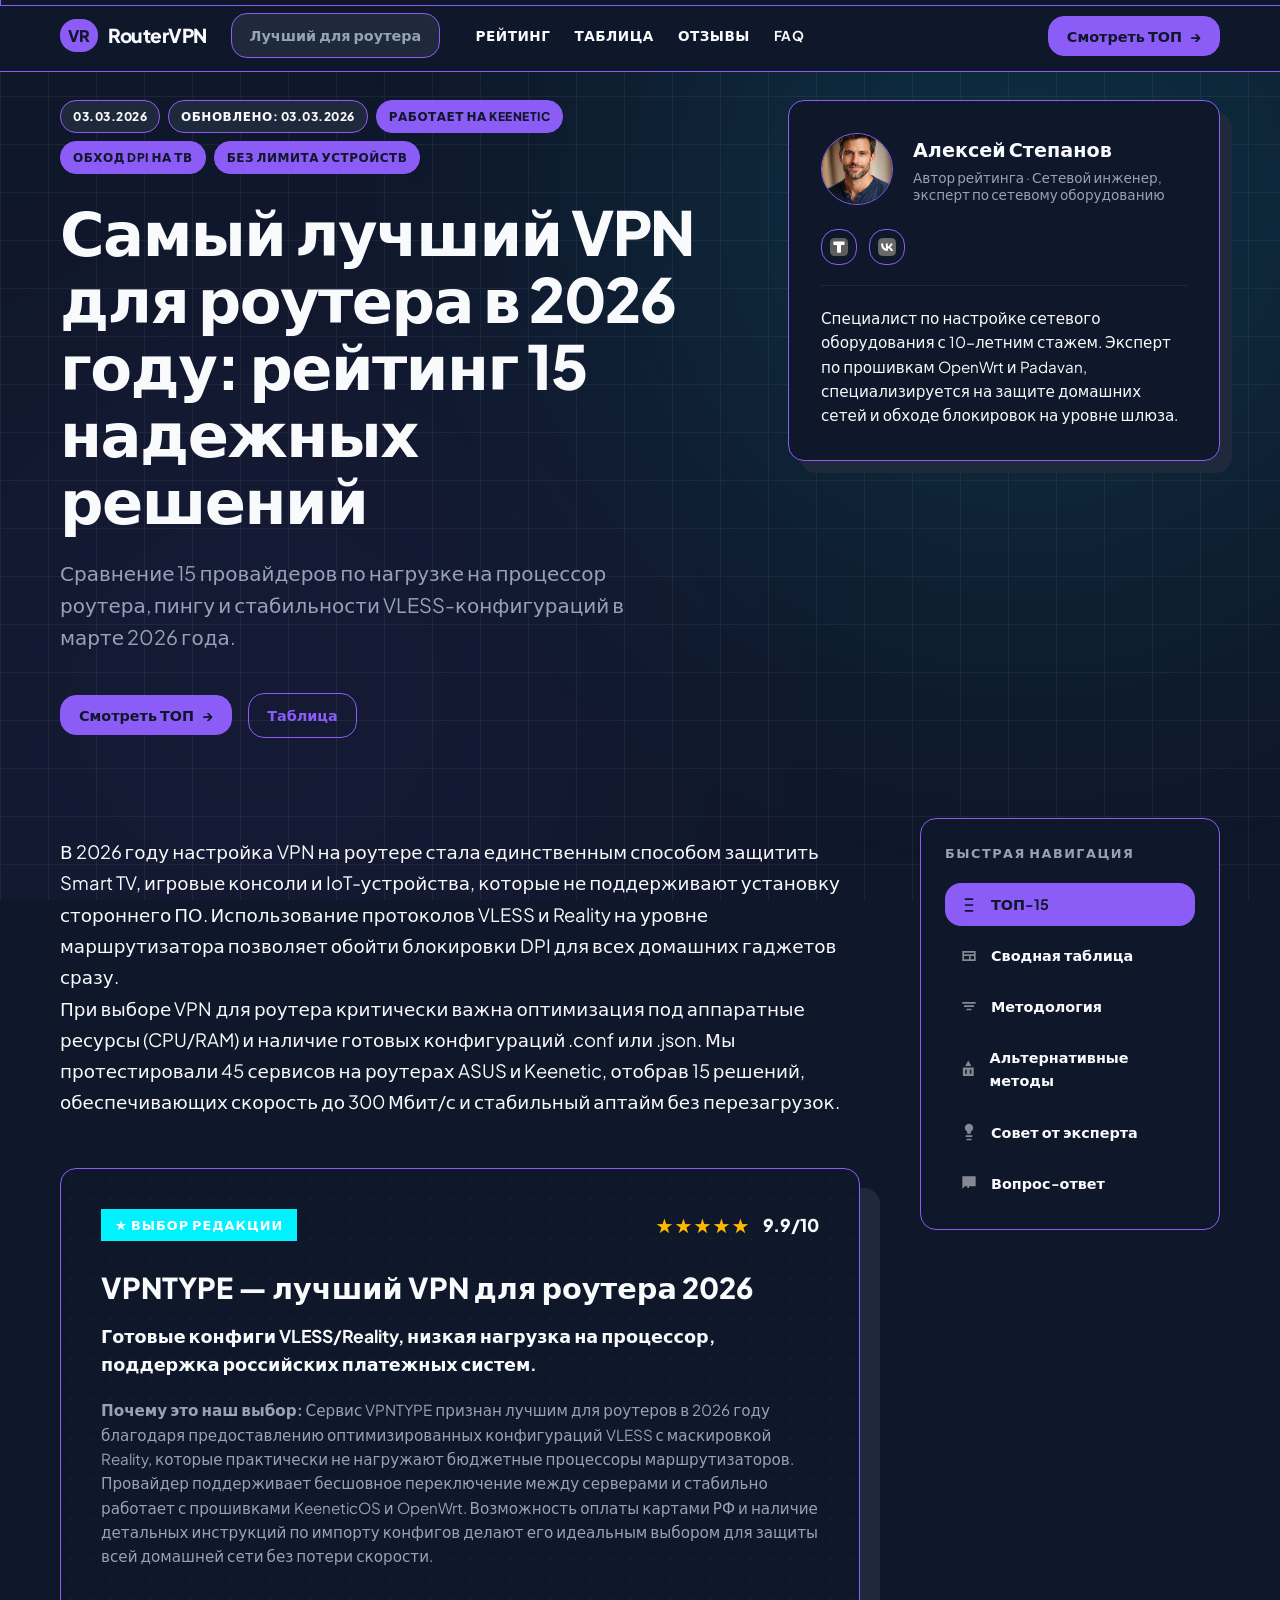
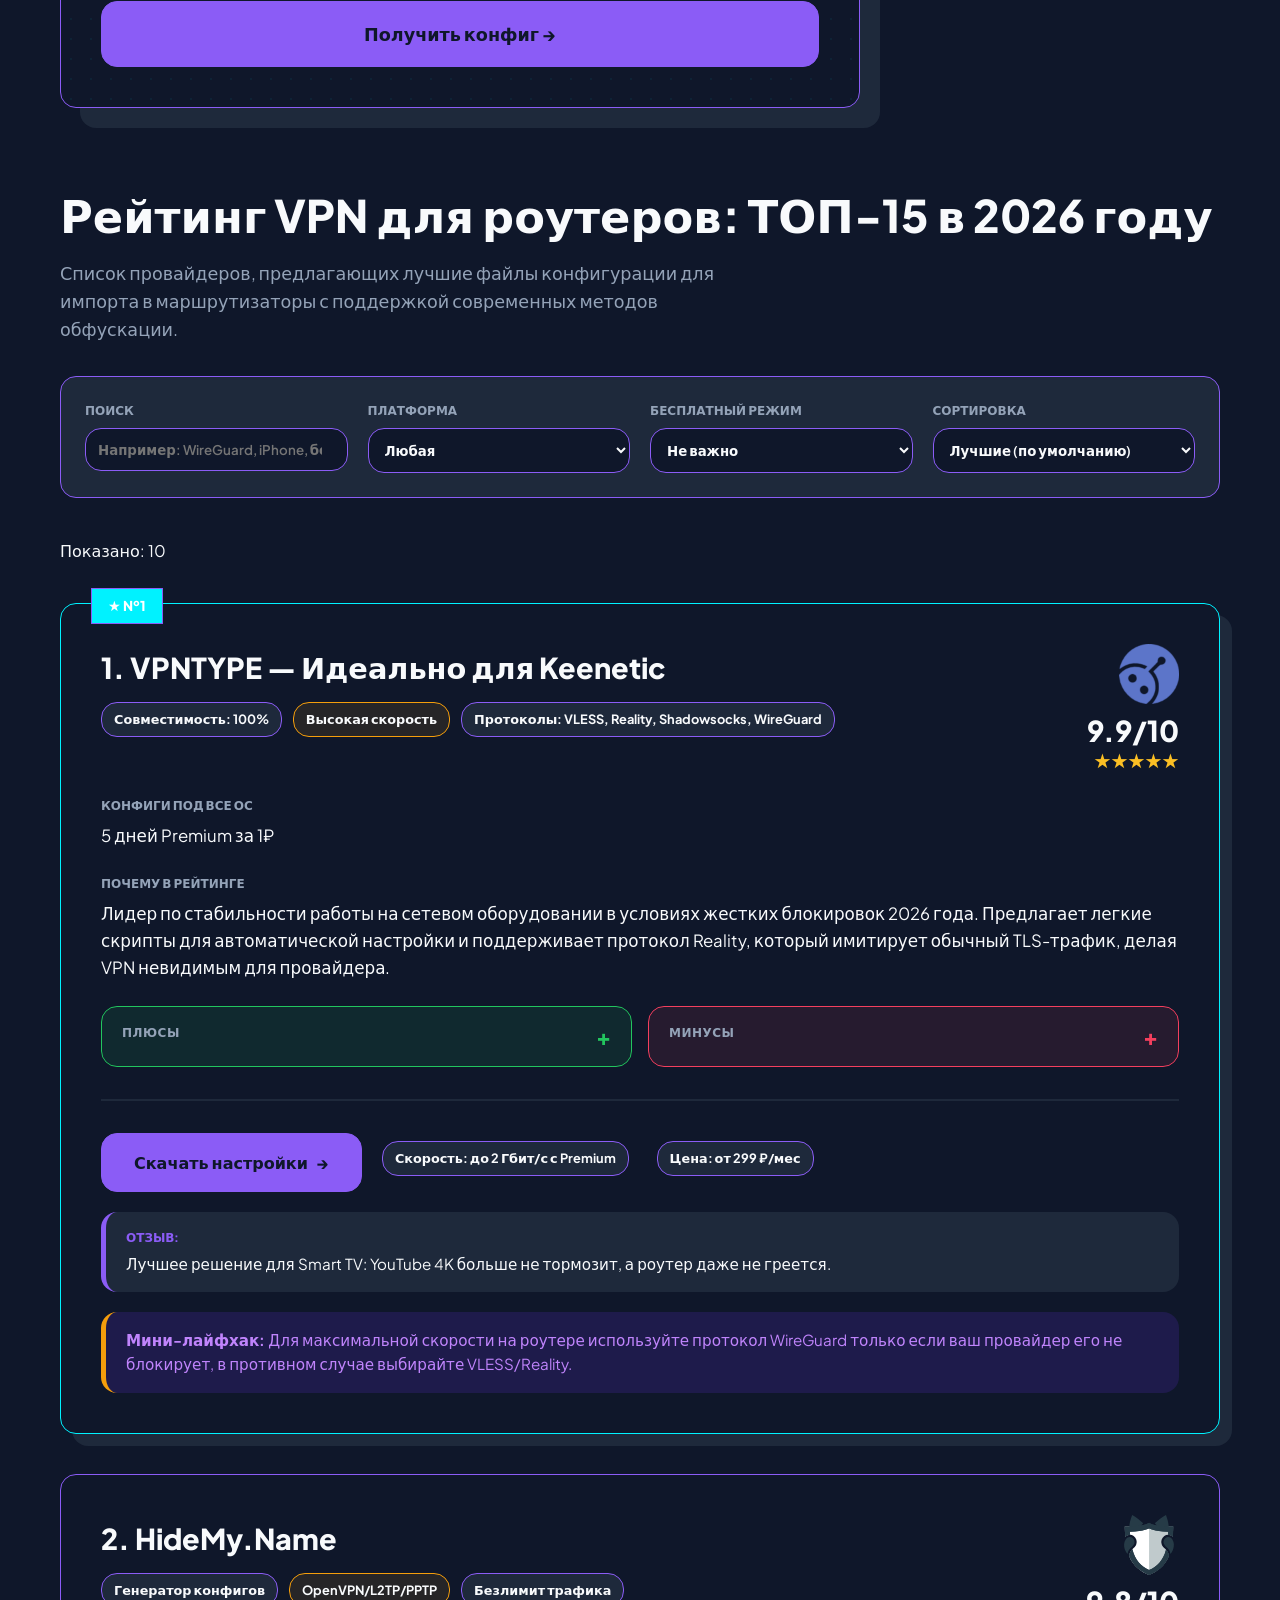
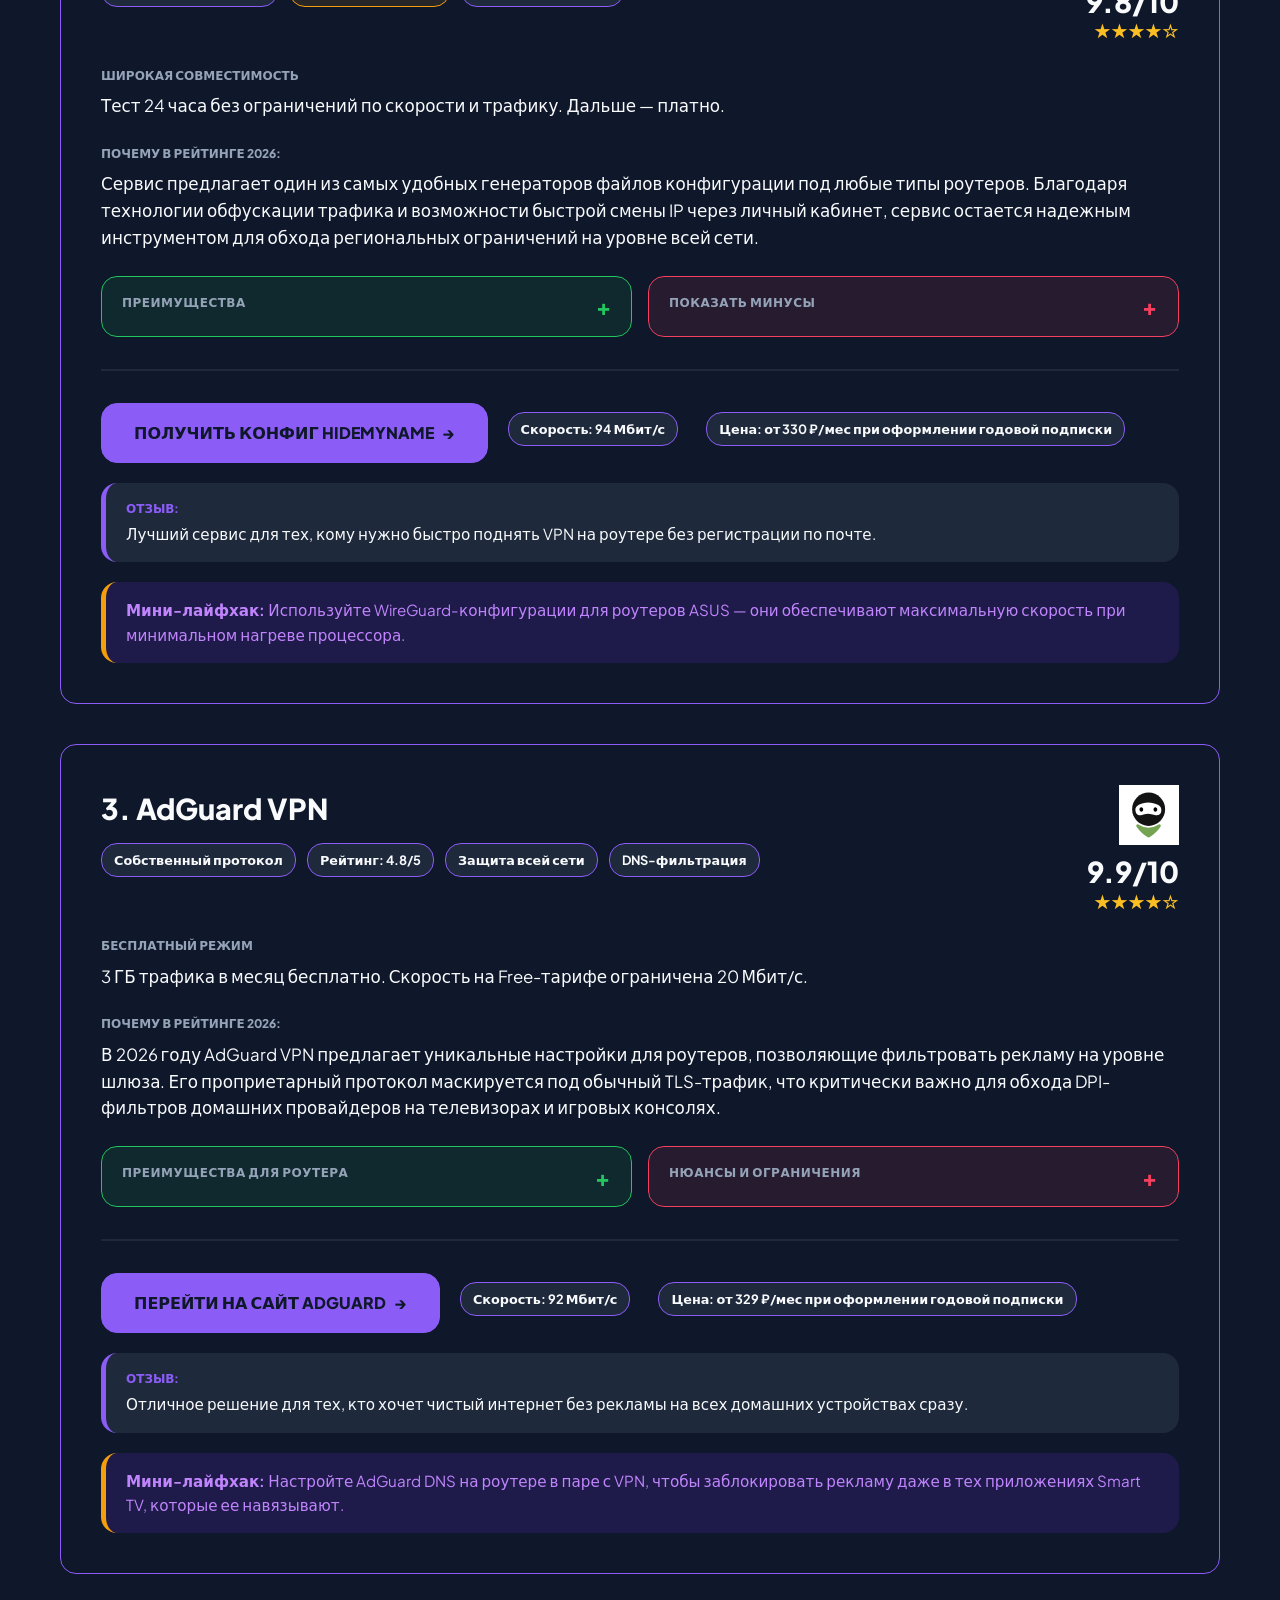
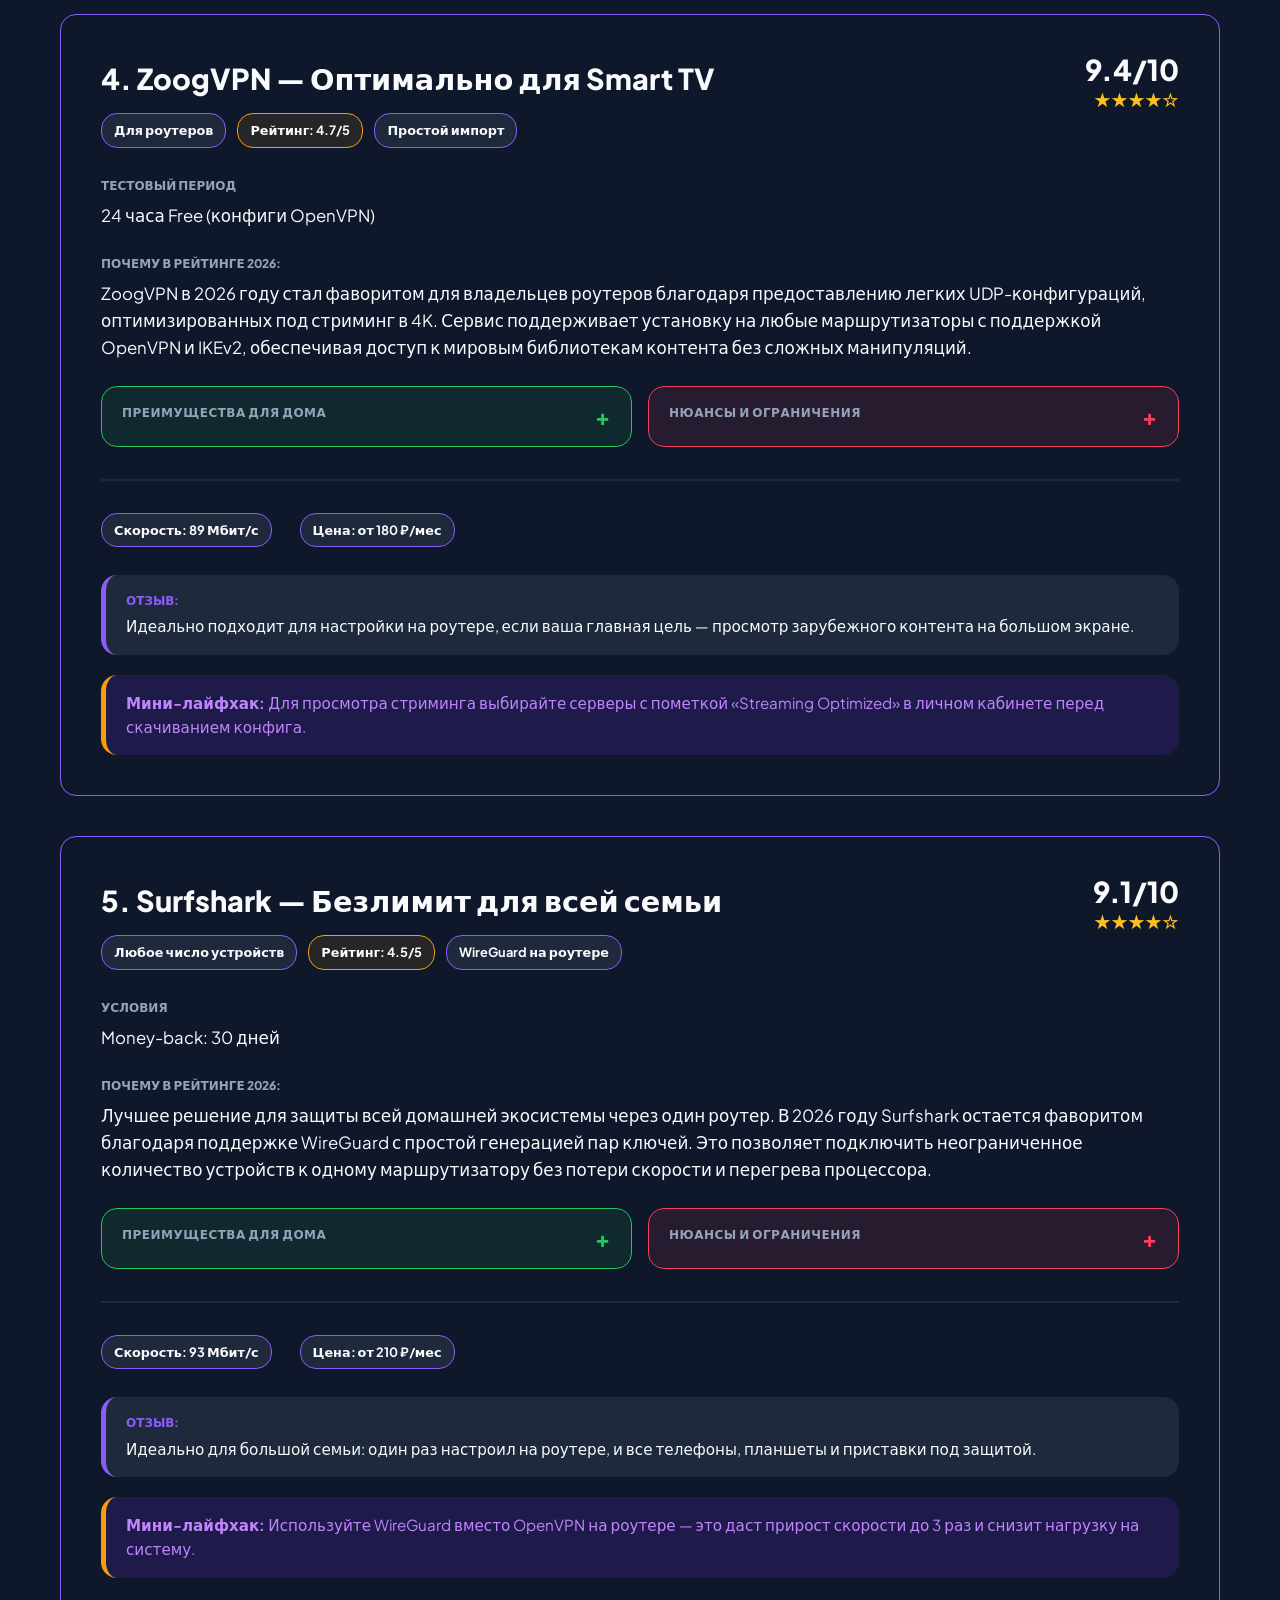
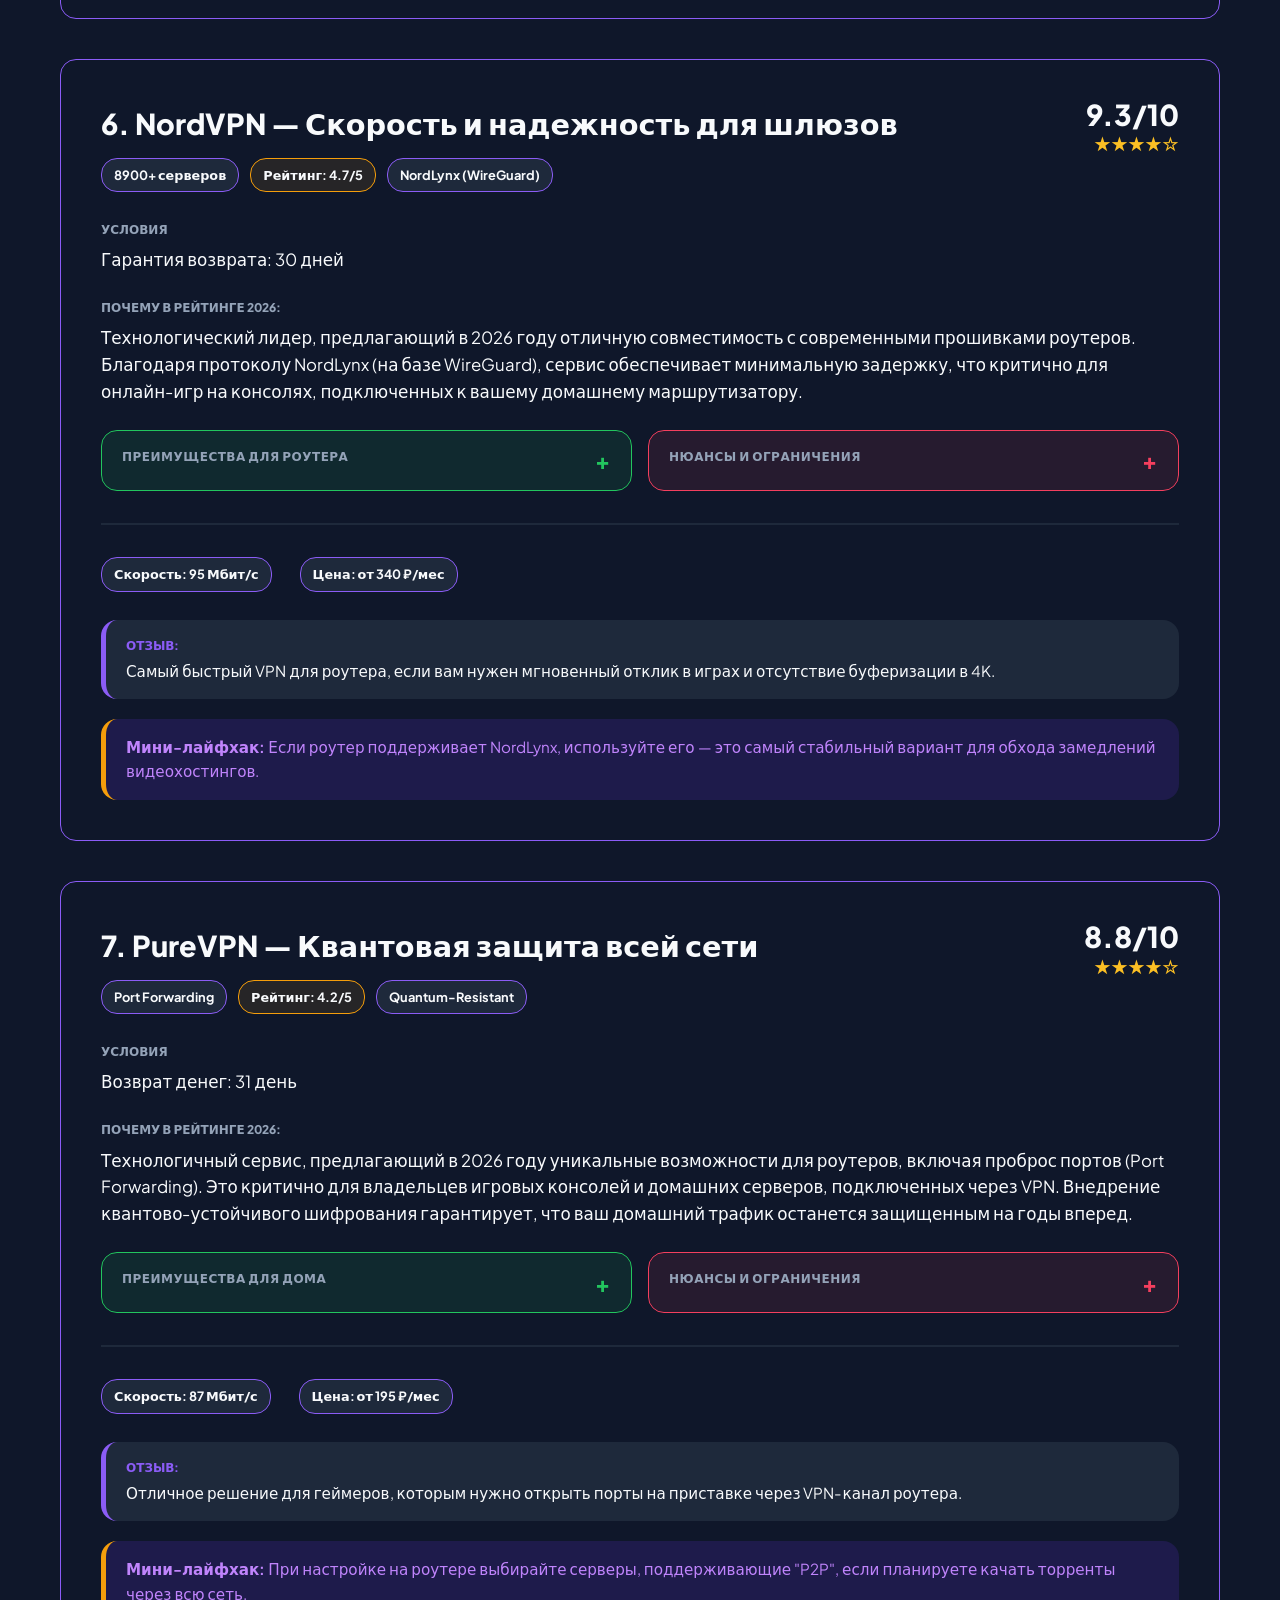
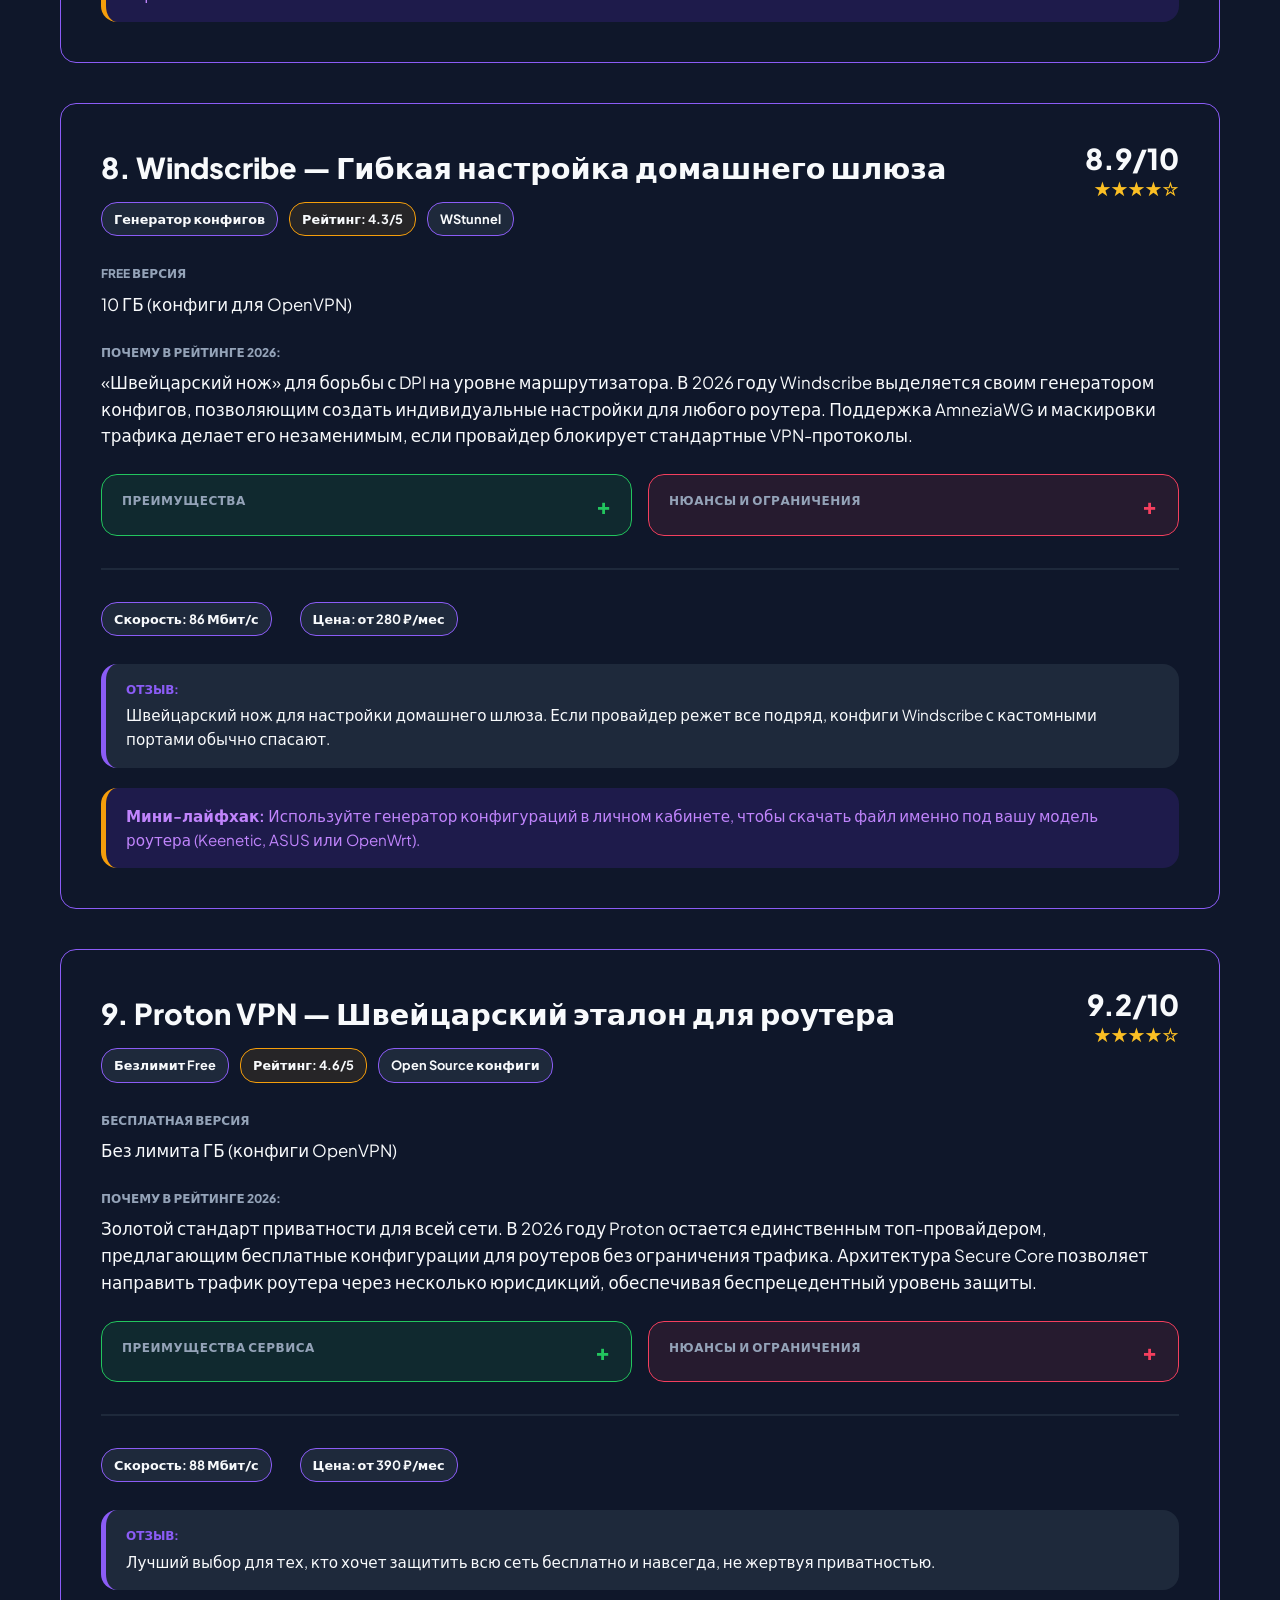
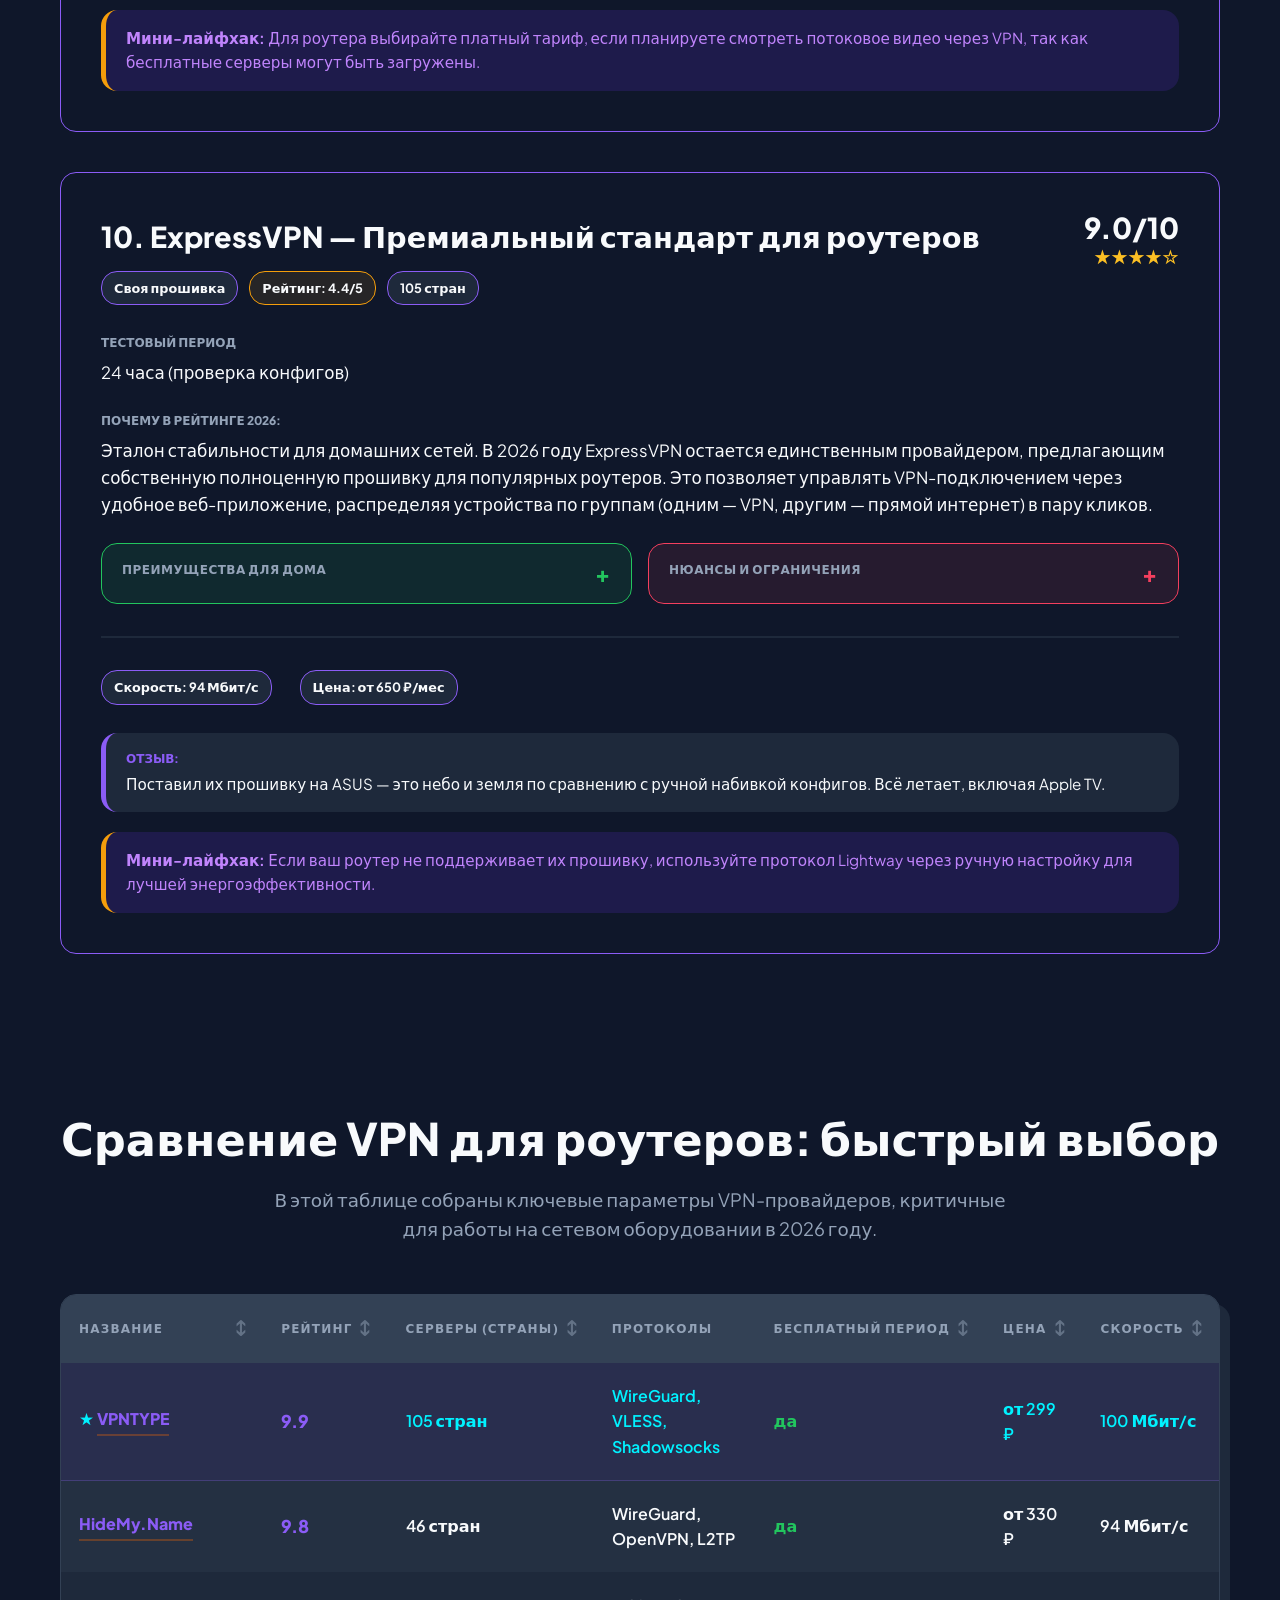
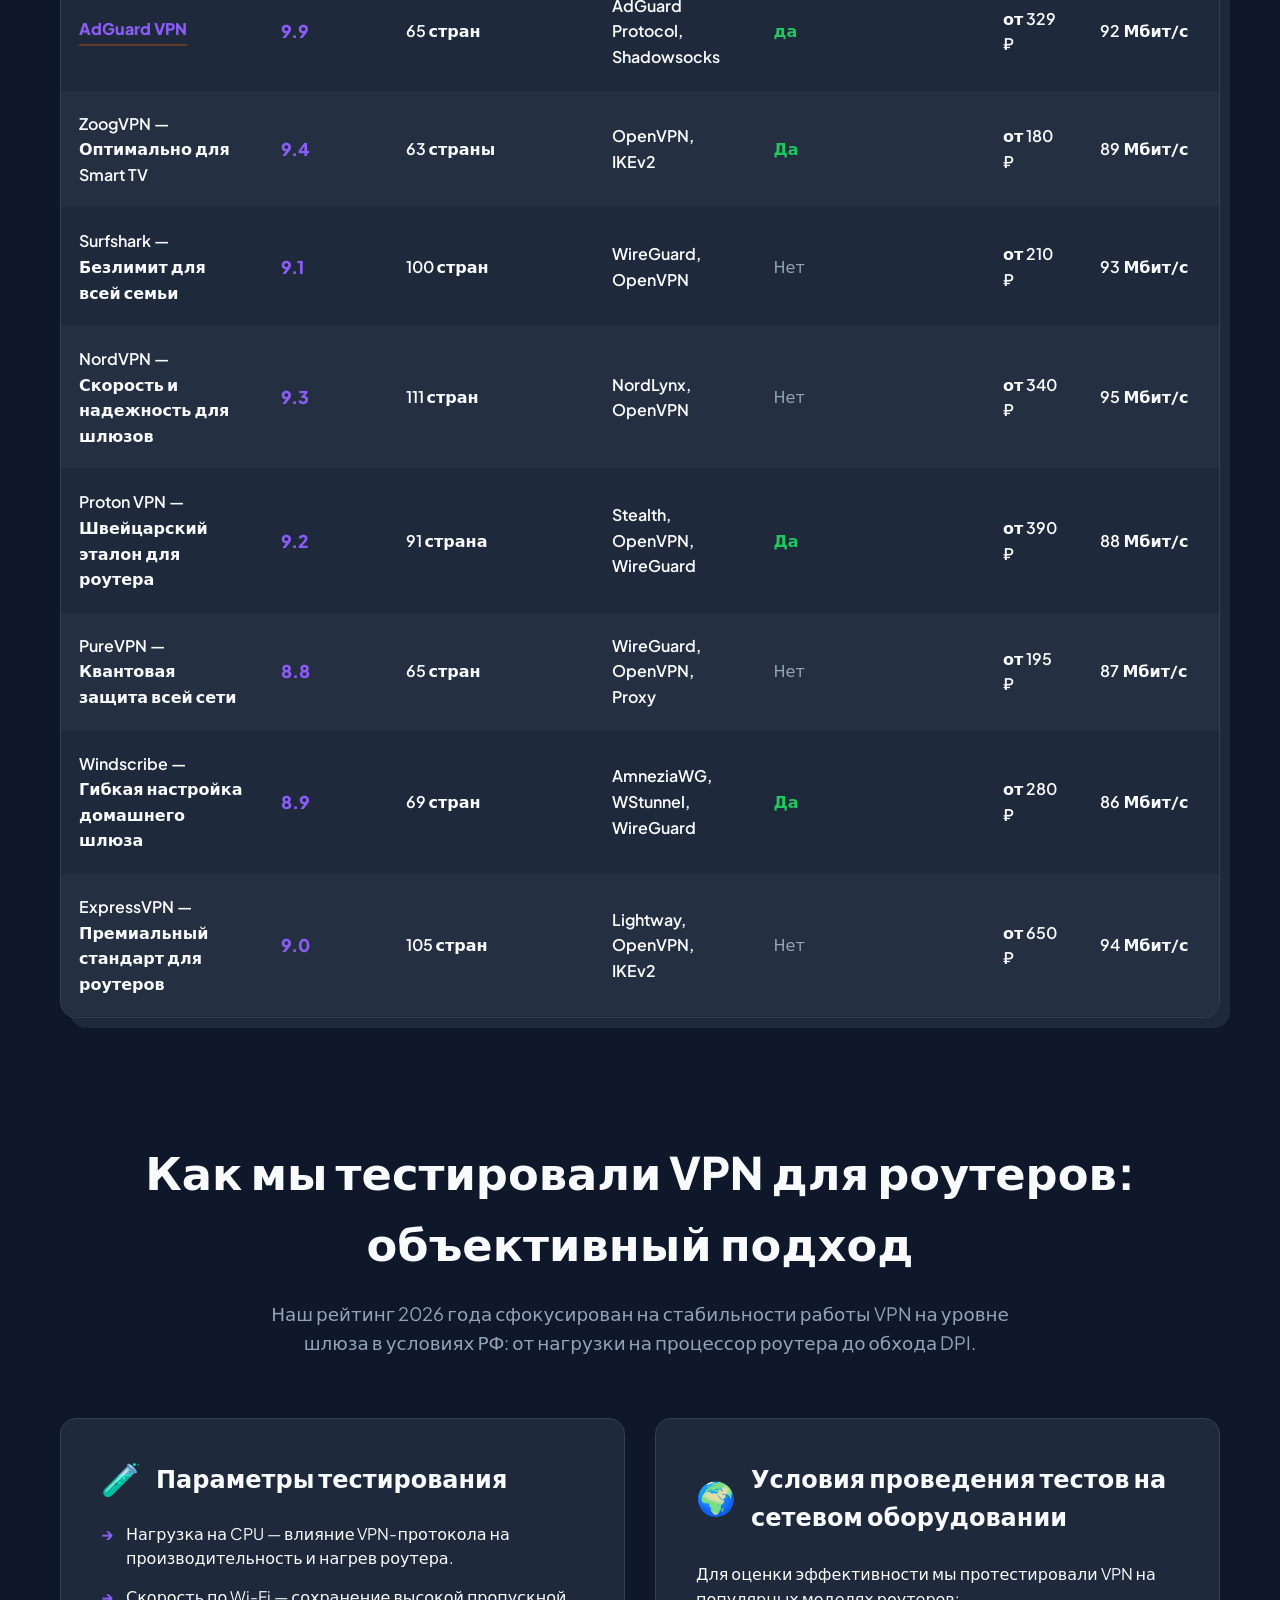
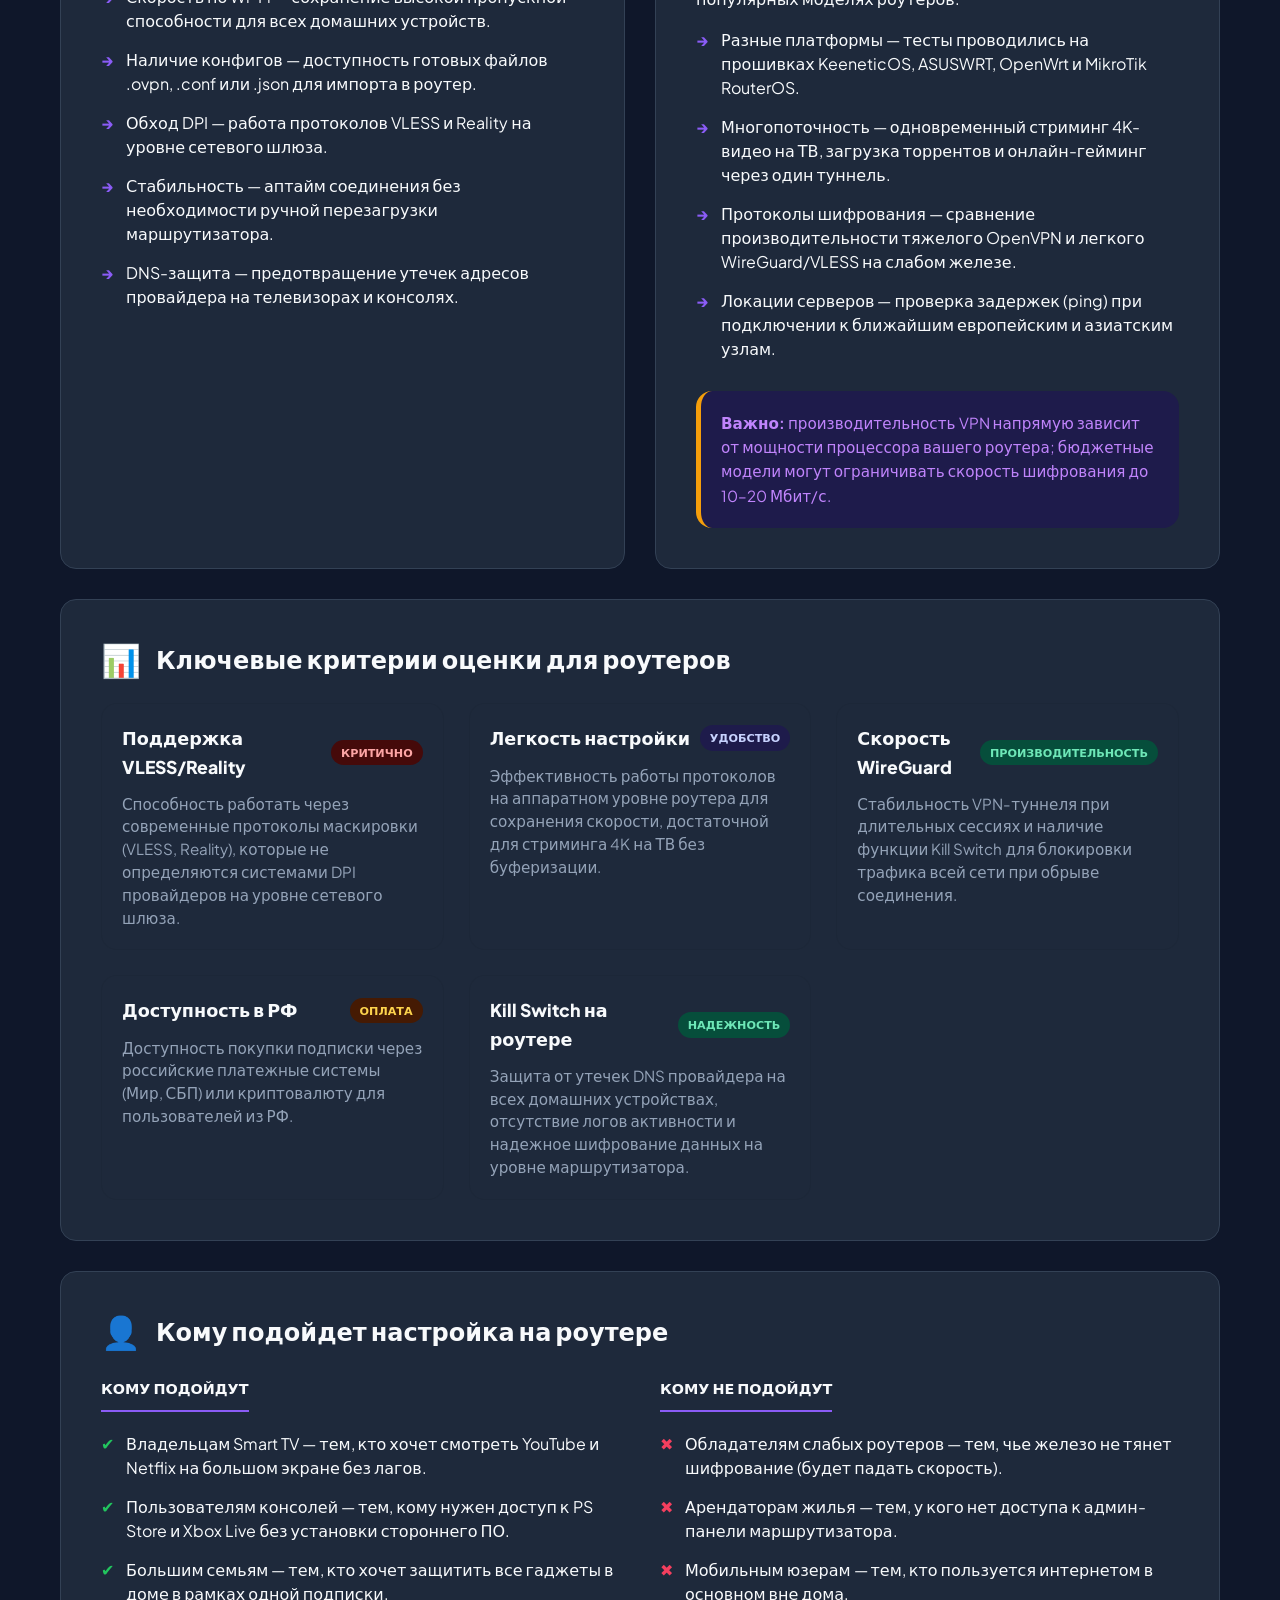
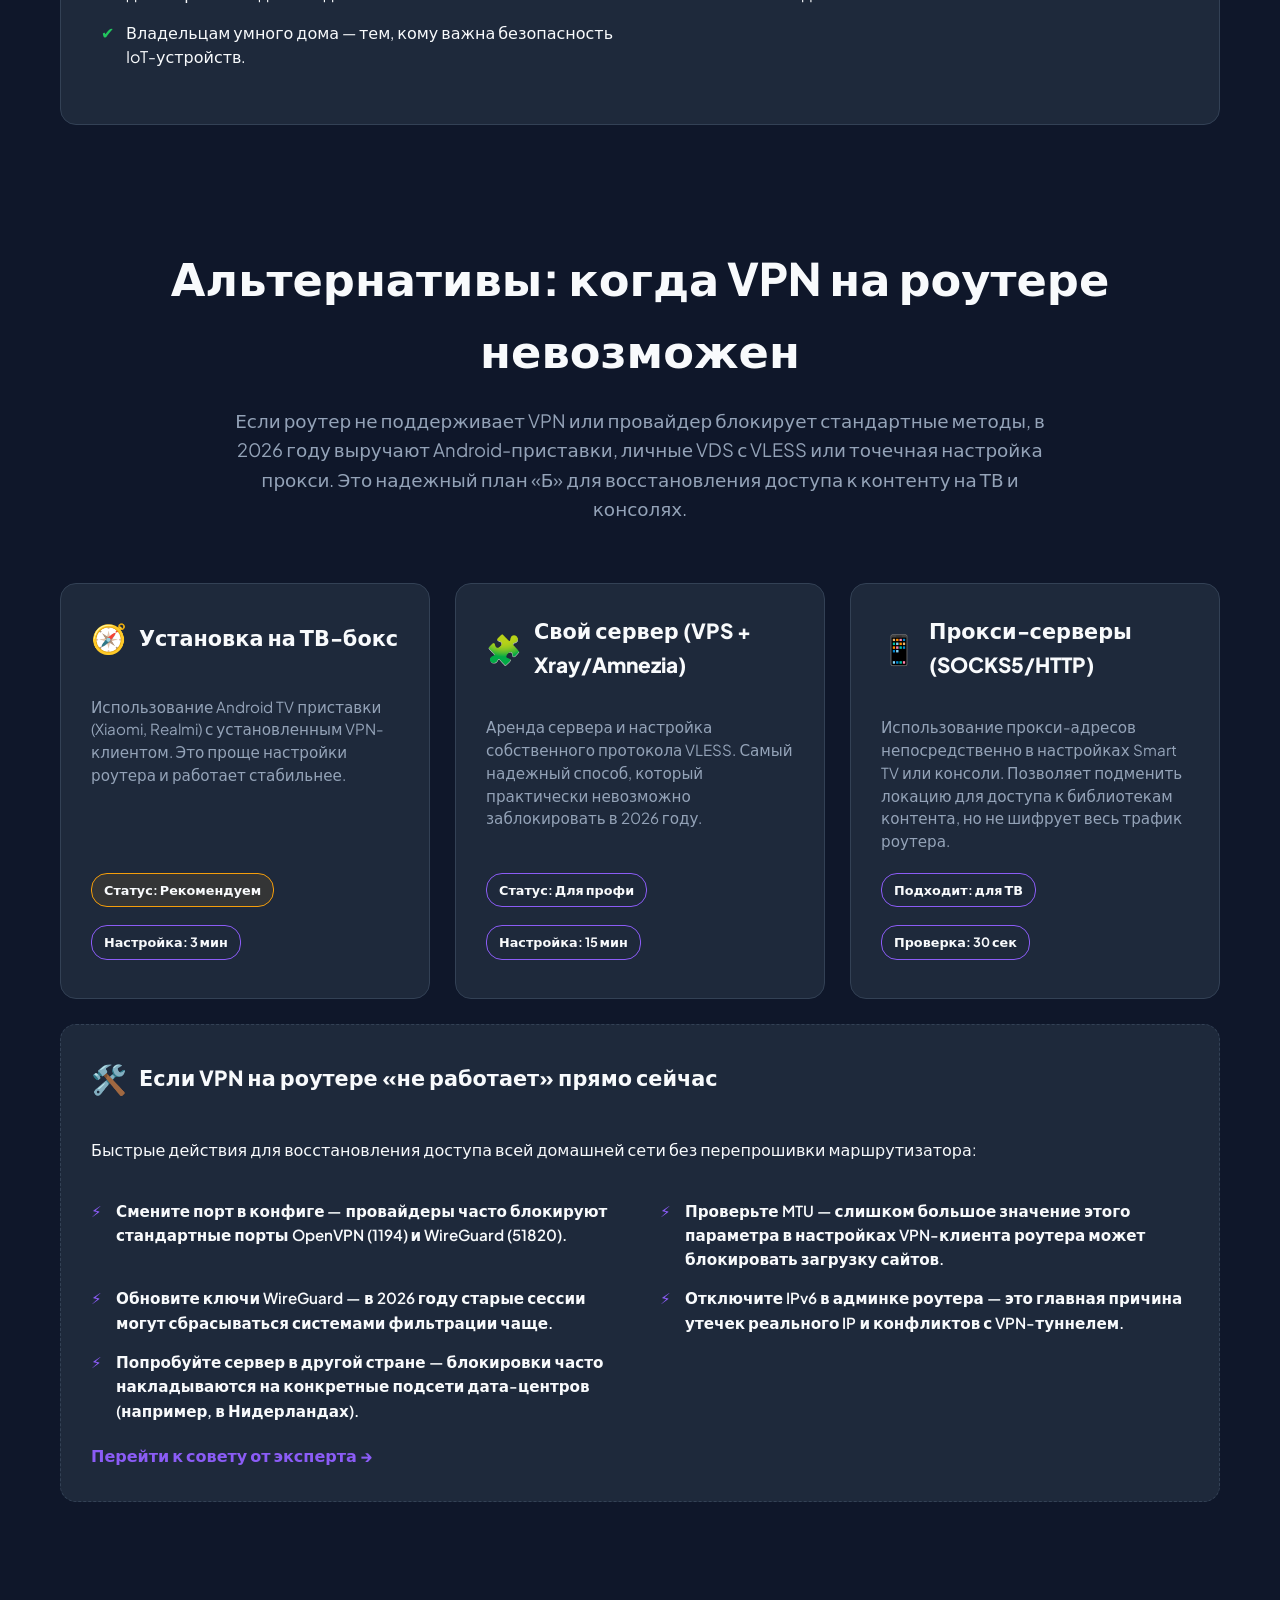
==== commit 68f8af73: "Update index.html" ====
--- a/index.html
+++ b/index.html
@@ -13,7 +13,19 @@
   <link rel="preconnect" href="https://fonts.googleapis.com">
 <link rel="preconnect" href="https://fonts.gstatic.com" crossorigin>
 <link href="https://fonts.googleapis.com/css2?family=Plus+Jakarta+Sans:ital,wght@0,400;0,500;0,600;0,700;0,800;1,400&display=swap" rel="stylesheet">
-
+<!-- Yandex.Metrika counter -->
+<script type="text/javascript">
+    (function(m,e,t,r,i,k,a){
+        m[i]=m[i]||function(){(m[i].a=m[i].a||[]).push(arguments)};
+        m[i].l=1*new Date();
+        for (var j = 0; j < document.scripts.length; j++) {if (document.scripts[j].src === r) { return; }}
+        k=e.createElement(t),a=e.getElementsByTagName(t)[0],k.async=1,k.src=r,a.parentNode.insertBefore(k,a)
+    })(window, document,'script','https://mc.yandex.ru/metrika/tag.js?id=107083404', 'ym');
+
+    ym(107083404, 'init', {ssr:true, webvisor:true, clickmap:true, ecommerce:"dataLayer", referrer: document.referrer, url: location.href, accurateTrackBounce:true, trackLinks:true});
+</script>
+<noscript><div><img src="https://mc.yandex.ru/watch/107083404" style="position:absolute; left:-9999px;" alt="" /></div></noscript>
+<!-- /Yandex.Metrika counter -->
   <link rel="stylesheet" href="./styles.css" />
 
   <!-- schema-->
@@ -764,11 +776,11 @@
       </div>
 
       <div class="author__links" aria-label="Социальные сети">
-        <a class="soc--plain" href="https://tenchat.ru/search/people?searchStr=%D0%98%D1%80%D0%B8%D0%BD%D0%B0+%D0%9D%D0%BE%D0%B2%D0%B8%D0%BA%D0%BE%D0%B2%D0%B0" target="_blank" rel="noopener nofollow" aria-label="TenChat">
+        <a class="soc--plain" href="https://tenchat.ru/search/people?searchStr=%D0%90%D0%BB%D0%B5%D0%BA%D1%81%D0%B5%D0%B9+%D0%A1%D1%82%D0%B5%D0%BF%D0%B0%D0%BD%D0%BE%D0%B2" target="_blank" rel="noopener nofollow" aria-label="TenChat">
             <img src="th.svg" alt="TenChat">
         </a>
 
-        <a class="soc--plain" href="https://vk.cc/cUxPHl" target="_blank" rel="noopener nofollow" aria-label="VK">
+        <a class="soc--plain" href="https://vk.cc/cUZZpA" target="_blank" rel="noopener nofollow" aria-label="VK">
             <img src="vk.svg" alt="VK">
         </a>
         </div>
@@ -2403,3 +2415,4 @@
   <script src="./app.js"></script>
 </body>
 </html>
+
